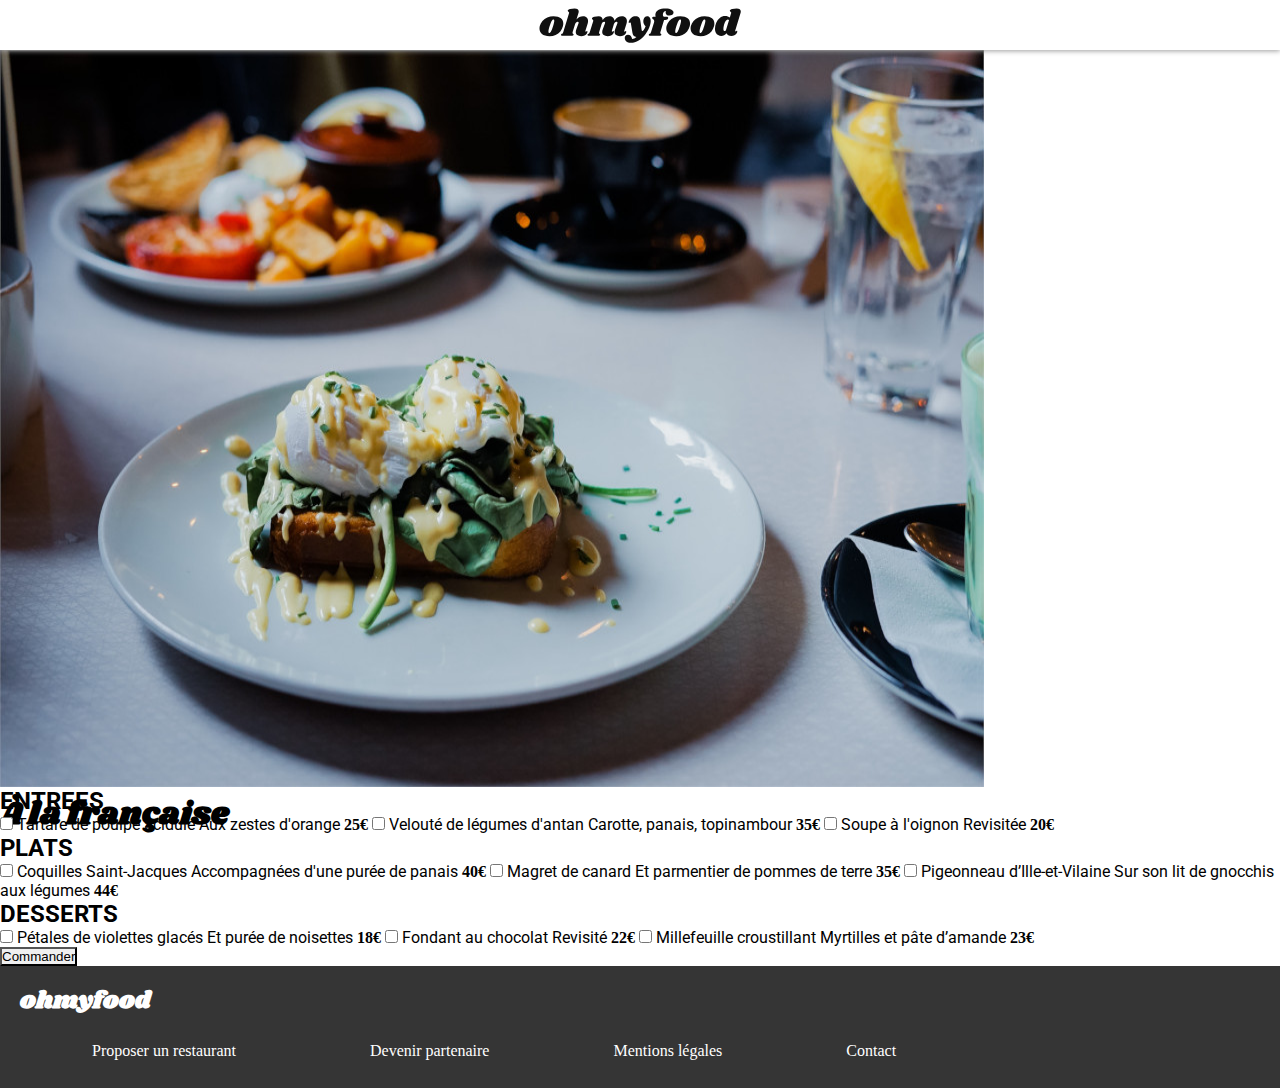
==== menus/a-la-francaise.html @ ca03a788 "ajout des pages de menus, il en reste encore une à faire" ====
<!DOCTYPE html>
<html lang="fr">
<head>
    <meta charset="UTF-8">
    <meta http-equiv="X-UA-Compatible" content="IE=edge">
    <meta name="viewport" content="width=device-width, initial-scale=1.0">
    <link rel="stylesheet" href="../css/default.css">
    <link rel="stylesheet" href="../css/tablet.css">
    <link rel="stylesheet" href="../css/tablet_desktop.css">
    <link rel="stylesheet" href="../css/desktop.css">
    <link rel="stylesheet" href="../css/mobile.css">
    <link rel="stylesheet" href="https://use.fontawesome.com/releases/v5.15.4/css/all.css" integrity="sha384-DyZ88mC6Up2uqS4h/KRgHuoeGwBcD4Ng9SiP4dIRy0EXTlnuz47vAwmeGwVChigm" crossorigin="anonymous">
    <title>a-la-francais</title>
</head>
<body>
    <header>
        <a href="../index.html">
            <i class="fas fa-arrow-left"></i>
        </a>
        <p><img src="../images/logo/ohmyfood@2x.svg" alt="logo ohmyfood"></p>
    </header>
    <section id="restaurant_picture">
        <figure>
            <picture>
                <source media="(max-width:767px)" srcset="../images/restaurants/small/toa-heftiba-DQKerTsQwi0-unsplash.jpg">
                <img src="../images/restaurants/medium/toa-heftiba-DQKerTsQwi0-unsplash.jpg" alt="la-palette-du-gout">
            </picture>
            <figcaption>
                <h1 class="logo">À la française</h1> 
                <div class="icon_container">
                    <i class="far fa-heart"></i>
                    <i class="fas fa-heart"></i>
                </div>
            </figcaption>
        </figure>
    </section>
    <section id="menus">
        <form action="#">
            <div class="entrees">
                <h2>ENTREES</h2>
                <input id="entree_1" type="checkbox" >
                <label for="entree_1" class="choice_btn">
                    <span class="btn_txt">
                        <span class="h3">Tartare de poulpe acidulé</span>
                        <span>
                            <span class="p">Aux zestes d'orange</span>
                            <strong>25€</strong>
                        </span>
                    </span>
                    <span class="checkbox">
                        <span class="checkmark"></span>
                    </span>
                </label>
                <input id="entree_2" type="checkbox">
                <label for="entree_2" class="choice_btn">
                    <span class="btn_txt">
                        <span class="h3">Velouté de légumes d'antan</span>
                        <span>
                            <span class="p">Carotte, panais, topinambour</span>
                            <strong>35€</strong>
                        </span>
                    </span>
                    <span class="checkbox">
                        <span class="checkmark"></span>
                    </span>
                </label>

                <input id="entree_3" type="checkbox">
                <label for="entree_3" class="choice_btn">
                    <span class="btn_txt">
                        <span class="h3">Soupe à l'oignon</span>
                        <span>
                            <span class="p">Revisitée</span>
                            <strong>20€</strong>
                        </span>
                    </span>
                    <span class="checkbox">
                        <span class="checkmark"></span>
                    </span>
                </label>
            </div>
            <div class="plats">
                <h2>PLATS</h2>
                <input id="plat_1" type="checkbox">
                <label for="plat_1" class="choice_btn">
                    <span class="btn_txt">
                        <span class="h3">Coquilles Saint-Jacques</span>
                        <span>
                            <span class="p">Accompagnées d'une purée de panais</span>
                            <strong>40€</strong>
                        </span>
                    </span>
                    <span class="checkbox">
                        <span class="checkmark"></span>
                    </span>
                </label>
                <input id="plat_2" type="checkbox">
                <label for="plat_2" class="choice_btn">
                    <span class="btn_txt">
                        <span class="h3">Magret de canard</span>
                        <span>
                            <span class="p">Et parmentier de pommes de terre</span>
                            <strong>35€</strong>
                        </span>
                    </span>
                    <span class="checkbox">
                        <span class="checkmark"></span>
                    </span>
                </label>
                <input id="plat_3" type="checkbox">
                <label for="plat_3" class="choice_btn">
                    <span class="btn_txt">
                        <span class="h3">Pigeonneau d’Ille-et-Vilaine</span>
                        <span>
                            <span class="p">Sur son lit de gnocchis aux légumes</span>
                            <strong>44€</strong>
                        </span>
                    </span>
                    <span class="checkbox">
                        <span class="checkmark"></span>
                    </span>
                </label>
            </div>
            <div class="desserts">
                <h2>DESSERTS</h2>
                <input id="dessert_1" type="checkbox">
                <label for="dessert_1" class="choice_btn">
                    <span class="btn_txt">
                        <span class="h3">Pétales de violettes glacés</span>
                        <span>
                            <span class="p">Et purée de noisettes</span>
                            <strong>18€</strong>
                        </span>
                    </span>
                    <span class="checkbox">
                        <span class="checkmark"></span>
                    </span>
                </label>
                <input id="dessert_2" type="checkbox">
                <label for="dessert_2" class="choice_btn">
                    <span class="btn_txt">
                        <span class="h3">Fondant au chocolat</span>
                        <span>
                            <span class="p">Revisité</span>
                            <strong>22€</strong>
                        </span>
                    </span>
                    <span class="checkbox">
                        <span class="checkmark"></span>
                    </span>
                </label>
                <input id="dessert_3" type="checkbox">
                <label for="dessert_3" class="choice_btn">
                    <span class="btn_txt">
                        <span class="h3">Millefeuille croustillant</span>
                        <span>
                            <span class="p">Myrtilles et pâte d’amande</span>
                            <strong>23€</strong>
                        </span>
                    </span>
                    <span class="checkbox">
                        <span class="checkmark"></span>
                    </span>
                </label>
            </div>
            <div class="submit">
                <input type="submit" value="Commander">
            </div>
        </form>
    </section>
    <footer>
        <h2 class="logo">ohmyfood</h2>
        <ul>
            <li><a href=""><i class="fas fa-utensils"></i>Proposer un restaurant</a></li>
            <li><a href=""><i class="fas fa-hands-helping"></i>Devenir partenaire</a></li>
            <li><a href="">Mentions légales</a></li>
            <li><a href="mailto:contact@ohmyfood.fr">Contact</a></li>
        </ul>
    </footer>
</body>
</html>
---- css/default.css ----
@import url("https://fonts.googleapis.com/css2?family=Roboto:wght@100&display=swap");
@import url("https://fonts.googleapis.com/css2?family=Shrikhand&display=swap");
h1, h2, h3, .h3, h4, h5, h6, p, .p {
  font-family: "Roboto", sans-serif;
}

title, .logo {
  font-family: "Shrikhand", cursive;
}

* {
  box-sizing: border-box;
  padding: 0;
  margin: 0;
}

div.card {
  flex-direction: column;
}

div.card {
  width: 100%;
  height: 270px;
  border-radius: 15px;
  box-shadow: 0px 3px 10px gray;
  overflow: hidden;
}

a {
  text-decoration: none;
  color: black;
}

li {
  list-style: none;
}

img {
  width: 100%;
  height: 100%;
}

div.card picture > img {
  object-fit: cover;
}

header, section, footer {
  width: 100%;
}

header, section, footer,
div.map, div.map_title, div.reservation,
ul.menu_fonctionnement, ul.menu_restaurant, div.card, div.card_txt {
  display: flex;
}

header {
  position: sticky;
  height: 50px;
  justify-content: center;
  box-shadow: 0px 1px 5px #9e9e9e;
}
header p {
  width: 50%;
}

/*++++++++++++++++++++++++++++++++ cards design basis */
div.card a {
  height: 70%;
}
div.card a picture {
  height: 100%;
}
div.card div.card_txt {
  padding: 15px;
  height: 30%;
  justify-content: space-between;
}

/*++++++++++++++++++++++++++ design et animation icone HEART */
div.icon_container {
  overflow: hidden;
  position: relative;
  /*transform: scale(0.15);
  width: 125%;
  height: 220px;*/
  width: 30px;
  height: 30px;
}
div.icon_container i:nth-child(1) {
  font-size: 22px;
  position: absolute;
  z-index: 1;
  top: -1px;
}
div.icon_container i:nth-child(2) {
  font-size: 20px;
  background: linear-gradient(350deg, black 0%, #9356DC 0%, #FF79DA 100%);
  -webkit-background-clip: text;
  -webkit-text-fill-color: transparent;
  transition: 2s ease;
}
div.icon_container i:nth-child(2)::after {
  position: absolute;
  top: 0;
  left: 0;
  content: "\f004";
  background: white;
  -webkit-background-clip: text;
  -webkit-text-fill-color: transparent;
  opacity: 1;
  height: 90%;
  transition: opacity 2s ease-in, height 0.8s ease-in;
}

div.icon_container:hover i:nth-child(2)::after {
  opacity: 0;
  height: 1%;
}

/*+++++++++++++++++++++++++++++++ Button gradient animpation */
div.submit > input[type=submit],
div.reservation > button {
  transition: 0.5s;
  background-size: 600px 600px;
}
div.submit > input[type=submit]:hover,
div.reservation > button:hover {
  cursor: pointer;
  background-position: left center;
  box-shadow: 0px 8px 15px gray;
}

/*# sourceMappingURL=default.css.map */
---- css/tablet.css ----
@media screen and (min-width: 601px) and (max-width: 991px) {
  @import url("https://fonts.googleapis.com/css2?family=Roboto:wght@100&display=swap");
  @import url("https://fonts.googleapis.com/css2?family=Shrikhand&display=swap");
  h1, h2, h3, .h3, h4, h5, h6, p, .p {
    font-family: "Roboto", sans-serif;
  }

  title, .logo {
    font-family: "Shrikhand", cursive;
  }

  * {
    box-sizing: border-box;
    padding: 0;
    margin: 0;
  }

  section#decouverte div.map .map_title {
    justify-content: center;
  }

  footer, section#restaurant, section#fonctionnement, section#decouverte div.reservation, section#decouverte div.map, div.card {
    flex-direction: column;
  }

  section#menus form div.submit input[type=submit], section#decouverte div.reservation button {
    background-image: linear-gradient(355deg, #020024 0%, #9356dc 50%, #ff79da 100%);
  }

  section#menus form div.submit input[type=submit], section#decouverte div.reservation button {
    width: fit-content;
    padding: 20px;
    border-radius: 50px/50px;
    border: none;
    color: white;
    box-shadow: 0 5px 10px #c4c4c4;
  }

  section#fonctionnement div {
    background-color: #f6f6f6;
    width: 80%;
    padding: 22px;
    border-radius: 25px;
    box-shadow: 0px 3px 10px gray;
  }

  section#fonctionnement div span {
    border-radius: 100%/100%;
  }

  div.card {
    width: 100%;
    height: 270px;
    border-radius: 15px;
    box-shadow: 0px 3px 10px gray;
    overflow: hidden;
  }

  a {
    text-decoration: none;
    color: black;
  }

  li {
    list-style: none;
  }

  img {
    width: 100%;
    height: 100%;
  }

  div.card picture > img,
picture > img {
    object-fit: cover;
  }

  header, section, footer {
    width: 100%;
  }

  header, section, footer,
div.map, div.map_title, div.reservation,
ul.menu_fonctionnement, ul.menu_restaurant, div.card, div.card_txt {
    display: flex;
  }

  /*+++++++++++++++++++++++++++++++++++ HEADER */
  header {
    position: sticky;
    height: 50px;
    justify-content: center;
    box-shadow: 0px 1px 5px #9e9e9e;
  }
  header a {
    width: fit-content;
    position: absolute;
    left: 10px;
    align-self: center;
  }
  header p {
    width: 50%;
  }

  /*++++++++++++++++++++++++++++++++ cards design basis */
  div.card a {
    height: 70%;
  }
  div.card a picture {
    height: 100%;
  }
  div.card div.card_txt {
    padding: 15px;
    height: 30%;
    justify-content: space-between;
  }

  /*++++++++++++++++++++++++++ design et animation icone HEART */
  div.icon_container {
    overflow: hidden;
    position: relative;
    /*transform: scale(0.15);
    width: 125%;
    height: 220px;*/
    width: 30px;
    height: 30px;
  }
  div.icon_container i:nth-child(1) {
    font-size: 22px;
    position: absolute;
    z-index: 1;
    top: -1px;
  }
  div.icon_container i:nth-child(2) {
    font-size: 20px;
    background: linear-gradient(350deg, black 0%, #9356DC 0%, #FF79DA 100%);
    -webkit-background-clip: text;
    -webkit-text-fill-color: transparent;
    transition: 2s ease;
  }
  div.icon_container i:nth-child(2)::after {
    position: absolute;
    top: 0;
    left: 0;
    content: "\f004";
    background: white;
    -webkit-background-clip: text;
    -webkit-text-fill-color: transparent;
    opacity: 1;
    height: 90%;
    transition: opacity 2s ease-in, height 0.8s ease-in;
  }

  div.icon_container:hover i:nth-child(2)::after {
    opacity: 0;
    height: 1%;
  }

  /*+++++++++++++++++++++++++++++++ Button gradient animpation */
  div.submit > input[type=submit],
div.reservation > button {
    transition: 0.5s;
    background-size: 600px 600px;
  }
  div.submit > input[type=submit]:hover,
div.reservation > button:hover {
    cursor: pointer;
    background-position: left center;
    box-shadow: 0px 8px 15px gray;
  }

  /*+++++++++++++++++++++++++++++++++++ HOME section DECOUVERTE*/
  section#decouverte div.map .map_title {
    height: 40px;
    padding: 15px 0 15px 0;
    background-color: #eaeaea;
  }
  section#decouverte div.map .map_title i {
    margin-right: 15px;
  }
  section#decouverte div.reservation {
    background-color: #f6f6f6;
    height: 250px;
    justify-content: space-between;
    align-items: center;
    text-align: center;
    padding: 30px;
  }
  /*+++++++++++++++++++++++++++++++++++ PAGES des MENUS */
  section#restaurant_picture figure {
    position: relative;
    width: 100%;
  }
  section#restaurant_picture figure figcaption {
    display: flex;
    justify-content: center;
    align-items: baseline;
    position: absolute;
    bottom: 0;
    padding-top: 15px;
    width: 100%;
    border-radius: 25px 25px 0px 0px;
    background-color: #f6f6f6;
  }
  section#restaurant_picture figure figcaption h1 {
    margin-right: 20px;
  }

  :root {
    min-width: 601px;
    max-width: 991px;
    width: 100% auto;
  }

  header {
    align-items: center;
  }
  header > p {
    height: 35px;
  }

  section#fonctionnement {
    height: 300px;
    padding-top: 50px;
    padding-bottom: 40px;
    justify-content: space-around;
  }
  section#fonctionnement h1 {
    margin-left: 15px;
    margin-bottom: 10px;
    width: 100%;
  }
  section#fonctionnement ul.menu_fonctionnement {
    justify-content: space-around;
  }
  section#fonctionnement div {
    display: flex;
    align-items: baseline;
    margin: auto;
    font-weight: bold;
    font-size: 91%;
  }
  section#fonctionnement div span {
    margin-left: -35px;
    margin-right: 20px;
    color: white;
    padding: 7px;
    background-color: #9356DC;
  }
  section#fonctionnement div i {
    font-size: 120%;
    margin-right: 20px;
    color: gray;
  }
  section#fonctionnement div:hover {
    background-color: rgba(147, 86, 220, 0.2);
  }
  section#fonctionnement div:hover i {
    color: #9356DC;
  }

  section#restaurant {
    justify-content: space-around;
    flex-wrap: wrap;
    height: 900px;
    background-color: #f6f6f6;
    padding-top: 50px;
    padding-bottom: 50px;
  }
  section#restaurant h1 {
    align-self: flex-start;
    margin-left: 20px;
    padding-bottom: 15px;
  }
  section#restaurant ul.menu_restaurant {
    height: 700px;
    flex-wrap: wrap;
    justify-content: space-around;
    align-content: space-around;
  }
  section#restaurant ul.menu_restaurant li {
    width: 45%;
  }

  /*+++++++++++++++++++++++++++++++++++ PAGES des MENUS */
  section#restaurant_picture figure {
    height: 400px;
  }

  /*++++++++++++++++++++++++++++++++ Design section des MENUS */
  section#menus {
    background-color: #f6f6f6;
    /*+++++++++++++++++++++++ definition du bouton label */
    /*+++++++++++++++++++++++++++++++++++ fonctionnement du input */
  }
  section#menus form {
    display: flex;
    flex-flow: row wrap;
    width: 100%;
  }
  section#menus form h2 {
    position: relative;
    width: fit-content;
    margin-left: 5%;
    font-size: small;
  }
  section#menus form h2:after {
    position: absolute;
    content: "";
    border-bottom: 2px solid #99E2D0;
    width: 100%;
    /* change for tablet */
    left: 0;
    bottom: -5px;
  }
  section#menus form > div {
    display: flex;
    flex-direction: column;
    align-items: center;
    justify-content: space-around;
  }
  section#menus form div.plats, section#menus form div.entrees, section#menus form div.desserts {
    height: 300px;
    width: 50%;
    margin-top: 20px;
    margin-bottom: 20px;
  }
  section#menus form div.entrees, section#menus form h2:nth-child(1) {
    animation: slideInLeft 1s ease-in 0s;
  }
  section#menus form div.plats, section#menus form h2:nth-child(3) {
    animation: slideInLeft 1.5s ease-in 0s;
  }
  section#menus form div.desserts, section#menus form h2:nth-child(5) {
    animation: slideInLeft 2s ease-in 0s;
  }
  section#menus form div.submit {
    height: 100px;
    width: inherit;
  }
  section#menus form div.submit input[type=submit] {
    width: 50%;
    font-weight: bold;
    font-size: 105%;
  }
  section#menus .choice_btn {
    display: flex;
    justify-content: space-between;
    background-color: white;
    border-radius: 15px;
    cursor: pointer;
    overflow: hidden;
    width: 90%;
    box-shadow: 0px 0px 5px gray;
  }
  section#menus .choice_btn .btn_txt {
    padding: 15px;
    width: 100%;
    transition: width 0.5s ease-in;
  }
  section#menus .choice_btn .btn_txt > span:nth-child(2) {
    display: flex;
    justify-content: space-between;
    align-items: baseline;
    white-space: nowrap;
  }
  section#menus .choice_btn .btn_txt .p, section#menus .choice_btn .btn_txt .h3 {
    white-space: nowrap;
    overflow: hidden;
  }
  section#menus .choice_btn .btn_txt .h3 {
    font-size: 105%;
    font-weight: bold;
  }
  section#menus .choice_btn .btn_txt .p {
    font-size: 85%;
  }
  section#menus .choice_btn .checkbox {
    position: relative;
    left: 60px;
    display: flex;
    justify-content: center;
    align-items: center;
    width: 0%;
    background-color: #99E2D0;
    transition: left 0.3s ease-in, width 0.5s ease-in;
    /*++++++++++++++++++++++++ desing et comportement de la virgule de validation */
  }
  section#menus .choice_btn .checkbox span.checkmark {
    border-radius: 20px;
    width: 25px;
    height: 25px;
    transform: rotate(360deg);
    background-color: white;
    transition: transform 0.8s ease-out;
  }
  section#menus .choice_btn .checkbox span.checkmark::after {
    content: "";
    position: absolute;
    margin-left: 25.7%;
    margin-top: 5.5%;
    width: 8px;
    height: 13px;
    border: solid #99E2D0;
    border-width: 0 2px 2px 0;
    transform: rotate(45deg);
    opacity: 0;
    transition: opacity 2s ease;
  }
  section#menus input[type=checkbox] {
    display: none;
  }
  section#menus input[type=checkbox]:checked + label .btn_txt {
    width: 85%;
  }
  section#menus input[type=checkbox]:checked + label .btn_txt .p, section#menus input[type=checkbox]:checked + label .btn_txt .h3 {
    text-overflow: ellipsis;
  }
  section#menus input[type=checkbox]:checked + label span.checkmark {
    transform: rotate(0deg);
  }
  section#menus input[type=checkbox]:checked + label span.checkmark:after {
    opacity: 1;
  }
  section#menus input[type=checkbox]:checked + label .checkbox {
    left: 0px;
    width: 15%;
  }

  footer {
    background-color: #353535;
    padding: 20px;
  }
  footer h2, footer a {
    color: white;
    line-height: 30px;
  }
  footer h2 {
    margin-bottom: 20px;
  }
  footer ul {
    display: flex;
    justify-content: flex-start;
  }
  footer ul i {
    margin-right: 10px;
  }
  footer ul li {
    margin-right: 8%;
  }
  footer ul li:nth-child(1) i {
    font-size: 90%;
  }
  footer ul li:nth-child(2) i {
    font-size: 60%;
  }
}

/*# sourceMappingURL=tablet.css.map */
---- css/tablet_desktop.css ----
@media screen and (min-width: 601px) {
  section#decouverte {
    padding-bottom: 4px;
    background-color: #eaeaea;
    box-shadow: 0px 3px 3px #9e9e9e;
  }
  section#decouverte div.map {
    height: 250px;
  }
  section#decouverte > div {
    flex: 50%;
  }
  section#decouverte p.openstreetmap {
    height: 210px;
  }
  section#decouverte p.openstreetmap img {
    object-fit: cover;
  }
}

/*# sourceMappingURL=tablet_desktop.css.map */
---- css/desktop.css ----
@media screen and (min-width: 992px) {
  @import url("https://fonts.googleapis.com/css2?family=Roboto:wght@100&display=swap");
  @import url("https://fonts.googleapis.com/css2?family=Shrikhand&display=swap");
  title, .logo {
    font-family: "Shrikhand", cursive;
  }

  h1, h2, h3, h4, h5, h6, p {
    font-family: "Roboto", sans-serif;
  }

  * {
    box-sizing: border-box;
    padding: 0;
    margin: 0;
  }

  section#decouverte div.map span.map_title {
    justify-content: center;
  }

  footer, section#restaurant div.card, section#restaurant, section#fonctionnement, section#decouverte div.reservation, section#decouverte div.map {
    flex-direction: column;
  }

  section#decouverte div.reservation button {
    background: linear-gradient(355deg, #020024 0%, #9356dc 0%, #ff79da 100%);
  }

  section#decouverte div.reservation button {
    width: fit-content;
    padding: 20px;
    border-radius: 50px/50px;
    border: none;
    color: white;
    box-shadow: 0 5px 10px #c4c4c4;
  }

  section#fonctionnement div {
    background-color: #f6f6f6;
    width: 80%;
    padding: 22px;
    border-radius: 25px;
    box-shadow: 0px 3px 10px gray;
  }

  section#fonctionnement div span {
    border-radius: 100%/100%;
  }

  section#restaurant div.card {
    width: 100%;
    height: 270px;
    border-radius: 15px;
    box-shadow: 0px 3px 10px gray;
    overflow: hidden;
  }

  a {
    text-decoration: none;
    color: black;
  }

  li {
    list-style: none;
  }

  img {
    width: 100%;
    height: 100%;
  }

  div.card > picture > img {
    object-fit: cover;
  }

  header, section, footer {
    width: 100%;
  }

  header, section, footer,
div.map, span.map_title, div.reservation,
ul.menu_fonctionnement, ul.menu_restaurant, div.card, div.card_txt {
    display: flex;
  }

  header {
    position: sticky;
    height: 50px;
    justify-content: center;
    box-shadow: 0px 1px 5px #9e9e9e;
  }
  header p {
    width: 50%;
  }

  div.icon_container {
    overflow: hidden;
    position: relative;
    /*transform: scale(0.15);
    width: 125%;
    height: 220px;*/
    width: 30px;
    height: 30px;
  }
  div.icon_container i:nth-child(1) {
    font-size: 22px;
    position: absolute;
    z-index: 1;
    top: -1px;
  }
  div.icon_container i:nth-child(2) {
    font-size: 20px;
    background: linear-gradient(350deg, black 0%, #9356DC 0%, #FF79DA 100%);
    -webkit-background-clip: text;
    -webkit-text-fill-color: transparent;
    transition: 2s ease;
  }
  div.icon_container i:nth-child(2)::after {
    position: absolute;
    top: 0;
    left: 0;
    content: "\f004";
    background: white;
    -webkit-background-clip: text;
    -webkit-text-fill-color: transparent;
    opacity: 1;
    height: 90%;
    transition: opacity 2s ease-in, height 0.8s ease-in;
  }

  div.icon_container:hover i:nth-child(2)::after {
    opacity: 0;
    height: 1%;
  }

  :root {
    max-width: 1600px;
    width: 100% auto;
  }

  header {
    align-items: center;
  }
  header > p {
    height: 35px;
  }

  section#decouverte {
    padding-bottom: 4px;
    background-color: #eaeaea;
    box-shadow: 0px 3px 3px #9e9e9e;
  }
  section#decouverte > div {
    flex: 50%;
  }
  section#decouverte div.map {
    height: 250px;
  }
  section#decouverte div.map span.map_title {
    height: 40px;
    padding: 15px 0 15px 0;
    background-color: #eaeaea;
  }
  section#decouverte div.map span.map_title i {
    margin-right: 15px;
  }
  section#decouverte div.map p.openstreetmap {
    height: 210px;
  }
  section#decouverte div.map p.openstreetmap img {
    object-fit: cover;
  }
  section#decouverte div.reservation {
    background-color: #f6f6f6;
    height: 250px;
    justify-content: space-between;
    align-items: center;
    text-align: center;
    padding: 30px;
  }
  section#fonctionnement {
    height: 300px;
    padding-top: 50px;
    padding-bottom: 40px;
    justify-content: space-around;
  }
  section#fonctionnement h1 {
    margin-left: 15px;
    margin-bottom: 10px;
    width: 100%;
  }
  section#fonctionnement ul.menu_fonctionnement {
    justify-content: space-around;
  }
  section#fonctionnement ul.menu_fonctionnement li {
    width: 30%;
  }
  section#fonctionnement div {
    display: flex;
    align-items: baseline;
    margin: auto;
    font-weight: bold;
    font-size: 91%;
  }
  section#fonctionnement div span {
    margin-left: -35px;
    margin-right: 20px;
    color: white;
    padding: 7px;
    background-color: #9356DC;
  }
  section#fonctionnement div i {
    font-size: 120%;
    margin-right: 20px;
    color: gray;
  }
  section#fonctionnement div:hover {
    background-color: rgba(147, 86, 220, 0.2);
  }
  section#fonctionnement div:hover i {
    color: #9356DC;
  }

  section#restaurant {
    justify-content: space-around;
    flex-wrap: wrap;
    height: 500px;
    background-color: #f6f6f6;
    padding-top: 30px;
    padding-bottom: 30px;
  }
  section#restaurant h1 {
    align-self: flex-start;
    margin-left: 20px;
    padding-bottom: 15px;
  }
  section#restaurant ul.menu_restaurant {
    height: 300px;
    flex-wrap: nowrap;
    justify-content: space-around;
  }
  section#restaurant ul.menu_restaurant li {
    width: 20%;
  }
  section#restaurant div.card {
    width: 100%;
  }
  section#restaurant div.card picture {
    height: 70%;
  }
  section#restaurant div.card div.card_txt {
    padding: 15px;
    height: 30%;
    justify-content: space-between;
  }

  footer {
    background-color: #353535;
    padding: 20px;
  }
  footer h2, footer a {
    color: white;
    line-height: 30px;
  }
  footer h2 {
    margin-bottom: 20px;
  }
  footer ul {
    display: flex;
    justify-content: flex-start;
  }
  footer ul i {
    margin-right: 10px;
  }
  footer ul li {
    margin-right: 10%;
  }
  footer ul li:nth-child(1) {
    margin-left: 5%;
  }
  footer ul li:nth-child(1) i {
    font-size: 90%;
  }
  footer ul li:nth-child(2) i {
    font-size: 60%;
  }
}

/*# sourceMappingURL=desktop.css.map */
---- css/mobile.css ----
@media screen and (min-width: 200px) and (max-width: 600px) {
  @import url("https://fonts.googleapis.com/css2?family=Roboto:wght@100&display=swap");
  @import url("https://fonts.googleapis.com/css2?family=Shrikhand&display=swap");
  h1, h2, h3, .h3, h4, h5, h6, p, .p {
    font-family: "Roboto", sans-serif;
  }

  title, .logo {
    font-family: "Shrikhand", cursive;
  }

  * {
    box-sizing: border-box;
    padding: 0;
    margin: 0;
  }

  section#decouverte div.map .map_title {
    justify-content: center;
  }

  section#restaurant ul.menu_restaurant, section#fonctionnement ul.menu_fonctionnement, section#fonctionnement, section#decouverte div.reservation, section#decouverte div.map, section#decouverte, div.card {
    flex-direction: column;
  }

  section#restaurant {
    flex-direction: column;
    align-items: center;
  }

  section#menus form div.submit input[type=submit], section#decouverte div.reservation button {
    background-image: linear-gradient(355deg, #020024 0%, #9356dc 50%, #ff79da 100%);
  }

  section#menus form div.submit input[type=submit], section#decouverte div.reservation button {
    width: fit-content;
    padding: 20px;
    border-radius: 50px/50px;
    border: none;
    color: white;
    box-shadow: 0 5px 10px #c4c4c4;
  }

  section#fonctionnement div {
    background-color: #f6f6f6;
    width: 80%;
    padding: 22px;
    border-radius: 25px;
    box-shadow: 0px 3px 10px gray;
  }

  section#fonctionnement div span {
    border-radius: 100%/100%;
  }

  div.card {
    width: 100%;
    height: 270px;
    border-radius: 15px;
    box-shadow: 0px 3px 10px gray;
    overflow: hidden;
  }

  a {
    text-decoration: none;
    color: black;
  }

  li {
    list-style: none;
  }

  img {
    width: 100%;
    height: 100%;
  }

  div.card picture > img {
    object-fit: cover;
  }

  header, section, footer {
    width: 100%;
  }

  header, section, footer,
div.map, div.map_title, div.reservation,
ul.menu_fonctionnement, ul.menu_restaurant, div.card, div.card_txt {
    display: flex;
  }

  header {
    position: sticky;
    height: 50px;
    justify-content: center;
    box-shadow: 0px 1px 5px #9e9e9e;
  }
  header p {
    width: 50%;
  }

  /*++++++++++++++++++++++++++++++++ cards design basis */
  div.card a {
    height: 70%;
  }
  div.card a picture {
    height: 100%;
  }
  div.card div.card_txt {
    padding: 15px;
    height: 30%;
    justify-content: space-between;
  }

  /*++++++++++++++++++++++++++ design et animation icone HEART */
  div.icon_container {
    overflow: hidden;
    position: relative;
    /*transform: scale(0.15);
    width: 125%;
    height: 220px;*/
    width: 30px;
    height: 30px;
  }
  div.icon_container i:nth-child(1) {
    font-size: 22px;
    position: absolute;
    z-index: 1;
    top: -1px;
  }
  div.icon_container i:nth-child(2) {
    font-size: 20px;
    background: linear-gradient(350deg, black 0%, #9356DC 0%, #FF79DA 100%);
    -webkit-background-clip: text;
    -webkit-text-fill-color: transparent;
    transition: 2s ease;
  }
  div.icon_container i:nth-child(2)::after {
    position: absolute;
    top: 0;
    left: 0;
    content: "\f004";
    background: white;
    -webkit-background-clip: text;
    -webkit-text-fill-color: transparent;
    opacity: 1;
    height: 90%;
    transition: opacity 2s ease-in, height 0.8s ease-in;
  }

  div.icon_container:hover i:nth-child(2)::after {
    opacity: 0;
    height: 1%;
  }

  /*+++++++++++++++++++++++++++++++ Button gradient animpation */
  div.submit > input[type=submit],
div.reservation > button {
    transition: 0.5s;
    background-size: 600px 600px;
  }
  div.submit > input[type=submit]:hover,
div.reservation > button:hover {
    cursor: pointer;
    background-position: left center;
    box-shadow: 0px 8px 15px gray;
  }

  :root {
    min-width: 200px;
    max-width: 600px;
    width: 100%;
  }

  /*+++++++++++++++++++++++++++++++++++ HEADER */
  header a {
    width: fit-content;
    position: absolute;
    left: 10px;
    align-self: center;
  }

  /*+++++++++++++++++++++++++++++++++++ HOME */
  section#decouverte div.map .map_title {
    height: 40px;
    padding: 15px 0 15px 0;
    background-color: #eaeaea;
  }
  section#decouverte div.map .map_title i {
    margin-right: 15px;
  }
  section#decouverte div.map p.openstreetmap {
    display: none;
  }
  section#decouverte div.reservation {
    background-color: #f6f6f6;
    height: 250px;
    justify-content: space-between;
    align-items: center;
    text-align: center;
    padding: 30px;
  }
  /*+++++++++++++++++++++++ FONCTIONNEMENT (Choisissez, Composez, Degustez) */
  section#fonctionnement {
    height: 500px;
    padding-top: 50px;
    padding-bottom: 40px;
  }
  section#fonctionnement h1 {
    margin-left: 15px;
    margin-bottom: 10px;
  }
  section#fonctionnement ul.menu_fonctionnement {
    justify-content: space-around;
    height: inherit;
  }
  section#fonctionnement ul.menu_fonctionnement li {
    height: fit-content;
  }
  section#fonctionnement div {
    display: flex;
    align-items: baseline;
    margin: auto;
    font-weight: bold;
    font-size: 91%;
  }
  section#fonctionnement div span {
    margin-left: -35px;
    margin-right: 20px;
    color: white;
    padding: 7px;
    background-color: #9356DC;
  }
  section#fonctionnement div i {
    font-size: 120%;
    margin-right: 20px;
    color: gray;
  }
  section#fonctionnement div:hover {
    background-color: rgba(147, 86, 220, 0.2);
  }
  section#fonctionnement div:hover i {
    color: #9356DC;
  }

  /*+++++++++++++++++++++++++++++++++ restaurant cards section */
  section#restaurant {
    justify-content: space-around;
    height: 1350px;
    background-color: #f6f6f6;
    padding-top: 50px;
    padding-bottom: 50px;
  }
  section#restaurant h1 {
    align-self: flex-start;
    margin-left: 20px;
    padding-bottom: 15px;
  }
  section#restaurant ul.menu_restaurant {
    width: 90%;
    height: 1200px;
    justify-content: space-around;
  }
  section#restaurant ul.menu_restaurant li {
    width: 100%;
  }

  /*+++++++++++++++++++++++++++++++++++ PAGES des MENUS */
  section#restaurant_picture figure {
    position: relative;
  }
  section#restaurant_picture figure figcaption {
    display: flex;
    justify-content: center;
    align-items: baseline;
    position: absolute;
    bottom: 0;
    padding-top: 15px;
    width: 100%;
    border-radius: 25px 25px 0px 0px;
    background-color: #f6f6f6;
  }
  section#restaurant_picture figure figcaption h1 {
    margin-right: 20px;
  }

  /*+++++++++++++++++++++++++++++++++++ Animation des plats : Pages des MENUS */
  @keyframes slideInLeft {
    0% {
      transform: translateX(-100%);
      opacity: 0;
    }
    100% {
      transform: translateX(0);
      opacity: 1;
    }
  }
  /*++++++++++++++++++++++++++++++++ Design section des MENUS */
  section#menus {
    background-color: #f6f6f6;
    /*+++++++++++++++++++++++ definition du bouton label */
    /*+++++++++++++++++++++++++++++++++++ fonctionnement du input */
  }
  section#menus form {
    width: 100%;
  }
  section#menus form h2 {
    position: relative;
    width: fit-content;
    margin-left: 5%;
    font-size: small;
  }
  section#menus form h2:after {
    position: absolute;
    content: "";
    border-bottom: 2px solid #99E2D0;
    width: 28px;
    left: 0;
    bottom: -5px;
  }
  section#menus form > div {
    display: flex;
    flex-direction: column;
    align-items: center;
    justify-content: space-around;
  }
  section#menus form div.plats, section#menus form div.entrees, section#menus form div.desserts {
    height: 300px;
  }
  section#menus form div.entrees, section#menus form h2:nth-child(1) {
    animation: slideInLeft 1s ease-in 0s;
  }
  section#menus form div.plats, section#menus form h2:nth-child(3) {
    animation: slideInLeft 1.5s ease-in 0s;
  }
  section#menus form div.desserts, section#menus form h2:nth-child(5) {
    animation: slideInLeft 2s ease-in 0s;
  }
  section#menus form div.submit {
    height: 100px;
  }
  section#menus form div.submit input[type=submit] {
    width: 50%;
    font-weight: bold;
    font-size: 105%;
  }
  section#menus .choice_btn {
    display: flex;
    justify-content: space-between;
    background-color: white;
    border-radius: 15px;
    cursor: pointer;
    overflow: hidden;
    width: 90%;
    box-shadow: 0px 0px 5px gray;
  }
  section#menus .choice_btn .btn_txt {
    padding: 15px;
    width: 100%;
    transition: width 0.5s ease-in;
  }
  section#menus .choice_btn .btn_txt > span:nth-child(2) {
    display: flex;
    justify-content: space-between;
    align-items: baseline;
    white-space: nowrap;
  }
  section#menus .choice_btn .btn_txt .p, section#menus .choice_btn .btn_txt .h3 {
    white-space: nowrap;
    overflow: hidden;
  }
  section#menus .choice_btn .btn_txt .h3 {
    font-size: 105%;
    font-weight: bold;
  }
  section#menus .choice_btn .btn_txt .p {
    font-size: 85%;
  }
  section#menus .choice_btn .checkbox {
    position: relative;
    left: 60px;
    display: flex;
    justify-content: center;
    align-items: center;
    width: 0%;
    background-color: #99E2D0;
    transition: left 0.3s ease-in, width 0.5s ease-in;
    /*++++++++++++++++++++++++ desing et comportement de la virgule de validation */
  }
  section#menus .choice_btn .checkbox span.checkmark {
    border-radius: 20px;
    width: 25px;
    height: 25px;
    transform: rotate(360deg);
    background-color: white;
    transition: transform 0.8s ease-out;
  }
  section#menus .choice_btn .checkbox span.checkmark::after {
    content: "";
    position: absolute;
    margin-left: 25.7%;
    margin-top: 5.5%;
    width: 8px;
    height: 13px;
    border: solid #99E2D0;
    border-width: 0 2px 2px 0;
    transform: rotate(45deg);
    opacity: 0;
    transition: opacity 2s ease;
  }
  section#menus input[type=checkbox] {
    display: none;
  }
  section#menus input[type=checkbox]:checked + label .btn_txt {
    width: 85%;
  }
  section#menus input[type=checkbox]:checked + label .btn_txt .p, section#menus input[type=checkbox]:checked + label .btn_txt .h3 {
    text-overflow: ellipsis;
  }
  section#menus input[type=checkbox]:checked + label span.checkmark {
    transform: rotate(0deg);
  }
  section#menus input[type=checkbox]:checked + label span.checkmark:after {
    opacity: 1;
  }
  section#menus input[type=checkbox]:checked + label .checkbox {
    left: 0px;
    width: 15%;
  }

  /*+++++++++++++++++++++++++++++++++++ FOOTER */
  footer {
    flex-direction: column;
    background-color: #353535;
    padding: 20px;
  }
  footer h2, footer a {
    color: white;
    line-height: 30px;
  }
  footer h2 {
    margin-bottom: 20px;
  }
  footer i {
    margin-right: 10px;
  }
  footer li:nth-child(1) i {
    font-size: 90%;
  }
  footer li:nth-child(2) i {
    font-size: 60%;
  }
}

/*# sourceMappingURL=mobile.css.map */
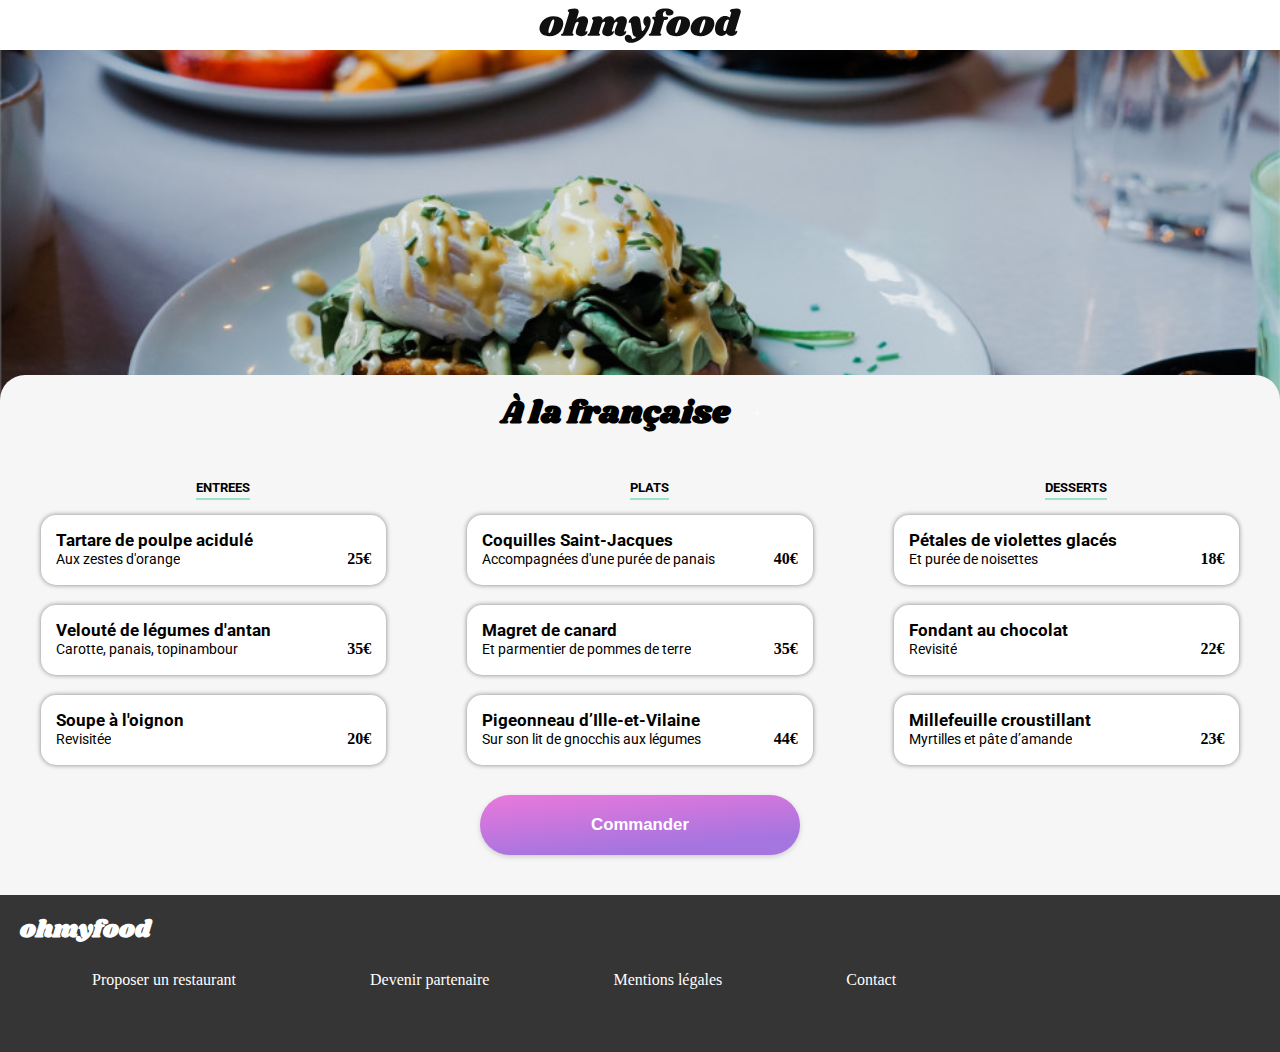
==== commit 231b786d: "refactoring des icones hearts + boutons section#fonctionnement > page accueil" ====
--- a/menus/a-la-francaise.html
+++ b/menus/a-la-francaise.html
@@ -9,6 +9,7 @@
     <link rel="stylesheet" href="../css/tablet_desktop.css">
     <link rel="stylesheet" href="../css/desktop.css">
     <link rel="stylesheet" href="../css/mobile.css">
+    <link rel="stylesheet" href="../css/animations.css">
     <link rel="stylesheet" href="https://use.fontawesome.com/releases/v5.15.4/css/all.css" integrity="sha384-DyZ88mC6Up2uqS4h/KRgHuoeGwBcD4Ng9SiP4dIRy0EXTlnuz47vAwmeGwVChigm" crossorigin="anonymous">
     <title>a-la-francais</title>
 </head>
@@ -28,8 +29,11 @@
             <figcaption>
                 <h1 class="logo">À la française</h1> 
                 <div class="icon_container">
-                    <i class="far fa-heart"></i>
-                    <i class="fas fa-heart"></i>
+                    <input type="checkbox" name="heart1" id="heart1" class="heart">
+                    <label for="heart1">
+                        <i class="far fa-heart"></i>
+                        <i class="fas fa-heart"></i>
+                    </label>
                 </div>
             </figcaption>
         </figure>
--- a/css/default.css
+++ b/css/default.css
@@ -14,8 +14,46 @@
   margin: 0;
 }
 
-div.card {
+section#decouverte div.map .map_title {
+  justify-content: center;
+}
+
+section#decouverte div.reservation, section#decouverte div.map, div.card {
   flex-direction: column;
+}
+
+section#decouverte div.reservation button {
+  background-image: linear-gradient(355deg, rgba(147, 86, 220, 0.8) 20%, #ff79da 100%, rgba(252, 174, 229, 0.5) 0%);
+}
+
+section#decouverte div.reservation button {
+  width: fit-content;
+  padding: 20px;
+  border-radius: 50px/50px;
+  border: none;
+  color: white;
+}
+
+ul.menu_fonctionnement div.btn-fc {
+  /*bouttons section fonctionnement -> page accueil */
+  background-color: #f6f6f6;
+  width: 80%;
+  padding: 22px;
+  border-radius: 25px;
+}
+
+ul.menu_fonctionnement div.btn-fc, section#decouverte div.reservation button, div.card a picture.nouveau:after {
+  /* boutons box shadow */
+  box-shadow: 0px 2px 5px rgba(150, 150, 150, 0.4);
+}
+
+ul.menu_fonctionnement div.btn-fc:hover {
+  /* boutons box shadow : hover */
+  box-shadow: 0px 3px 8px rgba(150, 150, 150, 0.5);
+}
+
+ul.menu_fonctionnement div.btn-fc span {
+  border-radius: 100%/100%;
 }
 
 div.card {
@@ -40,7 +78,8 @@
   height: 100%;
 }
 
-div.card picture > img {
+div.card picture > img,
+picture > img {
   object-fit: cover;
 }
 
@@ -54,22 +93,44 @@
   display: flex;
 }
 
+/*+++++++++++++++++++++++++++++++++++ HEADER */
 header {
   position: sticky;
   height: 50px;
   justify-content: center;
   box-shadow: 0px 1px 5px #9e9e9e;
 }
+header a {
+  width: fit-content;
+  position: absolute;
+  left: 10px;
+  align-self: center;
+}
 header p {
   width: 50%;
 }
 
 /*++++++++++++++++++++++++++++++++ cards design basis */
+div.card {
+  position: relative;
+}
 div.card a {
   height: 70%;
 }
 div.card a picture {
   height: 100%;
+}
+div.card a picture.nouveau:after {
+  content: "Nouveau";
+  position: absolute;
+  border-radius: 2px;
+  padding: 7px 10px 7px 10px;
+  top: 5%;
+  left: 68%;
+  height: 15px;
+  background-color: #99E2D0;
+  color: green;
+  font-weight: bold;
 }
 div.card div.card_txt {
   padding: 15px;
@@ -77,58 +138,190 @@
   justify-content: space-between;
 }
 
-/*++++++++++++++++++++++++++ design et animation icone HEART */
-div.icon_container {
+/*+++++++++++++++++++++++++++++++++++ HOME section DECOUVERTE*/
+section#decouverte div.map .map_title {
+  height: 40px;
+  padding: 15px 0 15px 0;
+  background-color: #eaeaea;
+}
+section#decouverte div.map .map_title i {
+  margin-right: 15px;
+}
+section#decouverte div.reservation {
+  background-color: #f6f6f6;
+  height: 250px;
+  justify-content: space-between;
+  align-items: center;
+  text-align: center;
+  padding: 30px;
+}
+/*+++++++++++++++++++++++++++++++++ HOME section Fonctionnement */
+ul.menu_fonctionnement div.btn-fc {
+  transition: background-color 0.5s ease, box-shadow 0.5s ease;
+}
+ul.menu_fonctionnement div.btn-fc:hover {
+  background-color: rgba(147, 86, 220, 0.2);
+}
+ul.menu_fonctionnement div.btn-fc:hover i {
+  color: #9356DC;
+}
+ul.menu_fonctionnement div.btn-fc span {
+  margin-left: -35px;
+  margin-right: 20px;
+  color: white;
+  padding: 5px 7px 5px 7px;
+  background-color: #9356DC;
+}
+
+/*+++++++++++++++++++++++++++++++++++ PAGES des MENUS */
+section#restaurant_picture figure {
+  position: relative;
+  width: 100%;
+}
+section#restaurant_picture figure figcaption {
+  display: flex;
+  justify-content: center;
+  align-items: baseline;
+  position: absolute;
+  bottom: -2px;
+  padding-top: 15px;
+  padding-bottom: 15px;
+  width: 100%;
+  border-radius: 25px 25px 0px 0px;
+  background-color: #f6f6f6;
+}
+section#restaurant_picture figure figcaption h1 {
+  margin-right: 20px;
+}
+
+/*++++++++++++++++++++++++++++++++ Design section des MENUS */
+section#menus {
+  background-color: #f6f6f6;
+  /*+++++++++++++++++++++++ definition du bouton label */
+  /*+++++++++++++++++++++++++++++++++++ fonctionnement du input */
+}
+section#menus form {
+  width: 100%;
+}
+section#menus form h2 {
+  position: relative;
+  width: fit-content;
+  margin-left: 5%;
+  font-size: small;
+}
+section#menus form h2:after {
+  position: absolute;
+  content: "";
+  border-bottom: 2px solid #99E2D0;
+  left: 0;
+  bottom: -5px;
+}
+section#menus form > div {
+  display: flex;
+  flex-direction: column;
+  align-items: center;
+}
+section#menus form > div h2, section#menus form > div .choice_btn {
+  margin-bottom: 10px;
+  margin-top: 10px;
+}
+section#menus form > div .choice_btn {
+  height: 70px;
+}
+section#menus form div.plats, section#menus form div.entrees, section#menus form div.desserts {
+  height: fit-content;
+  margin-top: 20px;
+  margin-bottom: 20px;
+}
+section#menus form div.submit {
+  height: 100px;
+}
+section#menus form div.submit input[type=submit] {
+  font-weight: bold;
+  font-size: 105%;
+}
+section#menus .choice_btn {
+  display: flex;
+  justify-content: space-between;
+  background-color: white;
+  border-radius: 15px;
+  cursor: pointer;
   overflow: hidden;
+  width: 90%;
+  box-shadow: 0px 0px 5px gray;
+}
+section#menus .choice_btn .btn_txt {
+  padding: 15px;
+  width: 100%;
+  transition: width 0.5s ease-in;
+}
+section#menus .choice_btn .btn_txt > span:nth-child(2) {
+  display: flex;
+  justify-content: space-between;
+  align-items: baseline;
+  white-space: nowrap;
+}
+section#menus .choice_btn .btn_txt .p, section#menus .choice_btn .btn_txt .h3 {
+  white-space: nowrap;
+  overflow: hidden;
+}
+section#menus .choice_btn .btn_txt .h3 {
+  font-size: 105%;
+  font-weight: bold;
+}
+section#menus .choice_btn .btn_txt .p {
+  font-size: 85%;
+}
+section#menus .choice_btn .checkbox {
   position: relative;
-  /*transform: scale(0.15);
-  width: 125%;
-  height: 220px;*/
-  width: 30px;
-  height: 30px;
-}
-div.icon_container i:nth-child(1) {
-  font-size: 22px;
-  position: absolute;
-  z-index: 1;
-  top: -1px;
-}
-div.icon_container i:nth-child(2) {
-  font-size: 20px;
-  background: linear-gradient(350deg, black 0%, #9356DC 0%, #FF79DA 100%);
-  -webkit-background-clip: text;
-  -webkit-text-fill-color: transparent;
-  transition: 2s ease;
-}
-div.icon_container i:nth-child(2)::after {
-  position: absolute;
-  top: 0;
-  left: 0;
-  content: "\f004";
-  background: white;
-  -webkit-background-clip: text;
-  -webkit-text-fill-color: transparent;
+  left: 60px;
+  display: flex;
+  justify-content: center;
+  align-items: center;
+  width: 0%;
+  background-color: #99E2D0;
+  transition: left 0.3s ease-in, width 0.5s ease-in;
+  /*++++++++++++++++++++++++ desing et comportement de la virgule de validation */
+}
+section#menus .choice_btn .checkbox span.checkmark {
+  border-radius: 20px;
+  width: 25px;
+  height: 25px;
+  transform: rotate(360deg);
+  background-color: white;
+  transition: transform 0.8s ease-out;
+}
+section#menus .choice_btn .checkbox span.checkmark::after {
+  content: "";
+  position: absolute;
+  margin-left: 25.7%;
+  margin-top: 5.5%;
+  width: 8px;
+  height: 13px;
+  border: solid #99E2D0;
+  border-width: 0 2px 2px 0;
+  transform: rotate(45deg);
+  opacity: 0;
+  transition: opacity 2s ease;
+}
+section#menus input[type=checkbox] {
+  display: none;
+}
+section#menus input[type=checkbox]:checked + label .btn_txt {
+  width: 85%;
+}
+section#menus input[type=checkbox]:checked + label .btn_txt .p, section#menus input[type=checkbox]:checked + label .btn_txt .h3 {
+  text-overflow: ellipsis;
+}
+section#menus input[type=checkbox]:checked + label span.checkmark {
+  transform: rotate(0deg);
+}
+section#menus input[type=checkbox]:checked + label span.checkmark:after {
   opacity: 1;
-  height: 90%;
-  transition: opacity 2s ease-in, height 0.8s ease-in;
-}
-
-div.icon_container:hover i:nth-child(2)::after {
-  opacity: 0;
-  height: 1%;
-}
-
-/*+++++++++++++++++++++++++++++++ Button gradient animpation */
-div.submit > input[type=submit],
-div.reservation > button {
-  transition: 0.5s;
-  background-size: 600px 600px;
-}
-div.submit > input[type=submit]:hover,
-div.reservation > button:hover {
-  cursor: pointer;
-  background-position: left center;
-  box-shadow: 0px 8px 15px gray;
+}
+section#menus input[type=checkbox]:checked + label .checkbox {
+  left: 0px;
+  width: 15%;
 }
 
 /*# sourceMappingURL=default.css.map */
--- a/css/tablet.css
+++ b/css/tablet.css
@@ -19,32 +19,41 @@
     justify-content: center;
   }
 
-  footer, section#restaurant, section#fonctionnement, section#decouverte div.reservation, section#decouverte div.map, div.card {
+  section#decouverte div.reservation, section#decouverte div.map, div.card {
     flex-direction: column;
   }
 
-  section#menus form div.submit input[type=submit], section#decouverte div.reservation button {
-    background-image: linear-gradient(355deg, #020024 0%, #9356dc 50%, #ff79da 100%);
-  }
-
-  section#menus form div.submit input[type=submit], section#decouverte div.reservation button {
+  section#decouverte div.reservation button {
+    background-image: linear-gradient(355deg, rgba(147, 86, 220, 0.8) 20%, #ff79da 100%, rgba(252, 174, 229, 0.5) 0%);
+  }
+
+  section#decouverte div.reservation button {
     width: fit-content;
     padding: 20px;
     border-radius: 50px/50px;
     border: none;
     color: white;
-    box-shadow: 0 5px 10px #c4c4c4;
-  }
-
-  section#fonctionnement div {
+  }
+
+  ul.menu_fonctionnement div.btn-fc {
+    /*bouttons section fonctionnement -> page accueil */
     background-color: #f6f6f6;
     width: 80%;
     padding: 22px;
     border-radius: 25px;
-    box-shadow: 0px 3px 10px gray;
-  }
-
-  section#fonctionnement div span {
+  }
+
+  ul.menu_fonctionnement div.btn-fc, section#decouverte div.reservation button, div.card a picture.nouveau:after {
+    /* boutons box shadow */
+    box-shadow: 0px 2px 5px rgba(150, 150, 150, 0.4);
+  }
+
+  ul.menu_fonctionnement div.btn-fc:hover {
+    /* boutons box shadow : hover */
+    box-shadow: 0px 3px 8px rgba(150, 150, 150, 0.5);
+  }
+
+  ul.menu_fonctionnement div.btn-fc span {
     border-radius: 100%/100%;
   }
 
@@ -103,70 +112,31 @@
   }
 
   /*++++++++++++++++++++++++++++++++ cards design basis */
+  div.card {
+    position: relative;
+  }
   div.card a {
     height: 70%;
   }
   div.card a picture {
     height: 100%;
+  }
+  div.card a picture.nouveau:after {
+    content: "Nouveau";
+    position: absolute;
+    border-radius: 2px;
+    padding: 7px 10px 7px 10px;
+    top: 5%;
+    left: 68%;
+    height: 15px;
+    background-color: #99E2D0;
+    color: green;
+    font-weight: bold;
   }
   div.card div.card_txt {
     padding: 15px;
     height: 30%;
     justify-content: space-between;
-  }
-
-  /*++++++++++++++++++++++++++ design et animation icone HEART */
-  div.icon_container {
-    overflow: hidden;
-    position: relative;
-    /*transform: scale(0.15);
-    width: 125%;
-    height: 220px;*/
-    width: 30px;
-    height: 30px;
-  }
-  div.icon_container i:nth-child(1) {
-    font-size: 22px;
-    position: absolute;
-    z-index: 1;
-    top: -1px;
-  }
-  div.icon_container i:nth-child(2) {
-    font-size: 20px;
-    background: linear-gradient(350deg, black 0%, #9356DC 0%, #FF79DA 100%);
-    -webkit-background-clip: text;
-    -webkit-text-fill-color: transparent;
-    transition: 2s ease;
-  }
-  div.icon_container i:nth-child(2)::after {
-    position: absolute;
-    top: 0;
-    left: 0;
-    content: "\f004";
-    background: white;
-    -webkit-background-clip: text;
-    -webkit-text-fill-color: transparent;
-    opacity: 1;
-    height: 90%;
-    transition: opacity 2s ease-in, height 0.8s ease-in;
-  }
-
-  div.icon_container:hover i:nth-child(2)::after {
-    opacity: 0;
-    height: 1%;
-  }
-
-  /*+++++++++++++++++++++++++++++++ Button gradient animpation */
-  div.submit > input[type=submit],
-div.reservation > button {
-    transition: 0.5s;
-    background-size: 600px 600px;
-  }
-  div.submit > input[type=submit]:hover,
-div.reservation > button:hover {
-    cursor: pointer;
-    background-position: left center;
-    box-shadow: 0px 8px 15px gray;
   }
 
   /*+++++++++++++++++++++++++++++++++++ HOME section DECOUVERTE*/
@@ -186,6 +156,24 @@
     text-align: center;
     padding: 30px;
   }
+  /*+++++++++++++++++++++++++++++++++ HOME section Fonctionnement */
+  ul.menu_fonctionnement div.btn-fc {
+    transition: background-color 0.5s ease, box-shadow 0.5s ease;
+  }
+  ul.menu_fonctionnement div.btn-fc:hover {
+    background-color: rgba(147, 86, 220, 0.2);
+  }
+  ul.menu_fonctionnement div.btn-fc:hover i {
+    color: #9356DC;
+  }
+  ul.menu_fonctionnement div.btn-fc span {
+    margin-left: -35px;
+    margin-right: 20px;
+    color: white;
+    padding: 5px 7px 5px 7px;
+    background-color: #9356DC;
+  }
+
   /*+++++++++++++++++++++++++++++++++++ PAGES des MENUS */
   section#restaurant_picture figure {
     position: relative;
@@ -196,95 +184,15 @@
     justify-content: center;
     align-items: baseline;
     position: absolute;
-    bottom: 0;
+    bottom: -2px;
     padding-top: 15px;
+    padding-bottom: 15px;
     width: 100%;
     border-radius: 25px 25px 0px 0px;
     background-color: #f6f6f6;
   }
   section#restaurant_picture figure figcaption h1 {
     margin-right: 20px;
-  }
-
-  :root {
-    min-width: 601px;
-    max-width: 991px;
-    width: 100% auto;
-  }
-
-  header {
-    align-items: center;
-  }
-  header > p {
-    height: 35px;
-  }
-
-  section#fonctionnement {
-    height: 300px;
-    padding-top: 50px;
-    padding-bottom: 40px;
-    justify-content: space-around;
-  }
-  section#fonctionnement h1 {
-    margin-left: 15px;
-    margin-bottom: 10px;
-    width: 100%;
-  }
-  section#fonctionnement ul.menu_fonctionnement {
-    justify-content: space-around;
-  }
-  section#fonctionnement div {
-    display: flex;
-    align-items: baseline;
-    margin: auto;
-    font-weight: bold;
-    font-size: 91%;
-  }
-  section#fonctionnement div span {
-    margin-left: -35px;
-    margin-right: 20px;
-    color: white;
-    padding: 7px;
-    background-color: #9356DC;
-  }
-  section#fonctionnement div i {
-    font-size: 120%;
-    margin-right: 20px;
-    color: gray;
-  }
-  section#fonctionnement div:hover {
-    background-color: rgba(147, 86, 220, 0.2);
-  }
-  section#fonctionnement div:hover i {
-    color: #9356DC;
-  }
-
-  section#restaurant {
-    justify-content: space-around;
-    flex-wrap: wrap;
-    height: 900px;
-    background-color: #f6f6f6;
-    padding-top: 50px;
-    padding-bottom: 50px;
-  }
-  section#restaurant h1 {
-    align-self: flex-start;
-    margin-left: 20px;
-    padding-bottom: 15px;
-  }
-  section#restaurant ul.menu_restaurant {
-    height: 700px;
-    flex-wrap: wrap;
-    justify-content: space-around;
-    align-content: space-around;
-  }
-  section#restaurant ul.menu_restaurant li {
-    width: 45%;
-  }
-
-  /*+++++++++++++++++++++++++++++++++++ PAGES des MENUS */
-  section#restaurant_picture figure {
-    height: 400px;
   }
 
   /*++++++++++++++++++++++++++++++++ Design section des MENUS */
@@ -294,8 +202,6 @@
     /*+++++++++++++++++++++++++++++++++++ fonctionnement du input */
   }
   section#menus form {
-    display: flex;
-    flex-flow: row wrap;
     width: 100%;
   }
   section#menus form h2 {
@@ -308,8 +214,6 @@
     position: absolute;
     content: "";
     border-bottom: 2px solid #99E2D0;
-    width: 100%;
-    /* change for tablet */
     left: 0;
     bottom: -5px;
   }
@@ -317,29 +221,23 @@
     display: flex;
     flex-direction: column;
     align-items: center;
-    justify-content: space-around;
+  }
+  section#menus form > div h2, section#menus form > div .choice_btn {
+    margin-bottom: 10px;
+    margin-top: 10px;
+  }
+  section#menus form > div .choice_btn {
+    height: 70px;
   }
   section#menus form div.plats, section#menus form div.entrees, section#menus form div.desserts {
-    height: 300px;
-    width: 50%;
+    height: fit-content;
     margin-top: 20px;
     margin-bottom: 20px;
   }
-  section#menus form div.entrees, section#menus form h2:nth-child(1) {
-    animation: slideInLeft 1s ease-in 0s;
-  }
-  section#menus form div.plats, section#menus form h2:nth-child(3) {
-    animation: slideInLeft 1.5s ease-in 0s;
-  }
-  section#menus form div.desserts, section#menus form h2:nth-child(5) {
-    animation: slideInLeft 2s ease-in 0s;
-  }
   section#menus form div.submit {
     height: 100px;
-    width: inherit;
   }
   section#menus form div.submit input[type=submit] {
-    width: 50%;
     font-weight: bold;
     font-size: 105%;
   }
@@ -427,33 +325,65 @@
     width: 15%;
   }
 
-  footer {
-    background-color: #353535;
-    padding: 20px;
-  }
-  footer h2, footer a {
-    color: white;
-    line-height: 30px;
-  }
-  footer h2 {
-    margin-bottom: 20px;
-  }
-  footer ul {
-    display: flex;
-    justify-content: flex-start;
-  }
-  footer ul i {
-    margin-right: 10px;
-  }
+  :root {
+    min-width: 601px;
+    max-width: 991px;
+    width: 100% auto;
+  }
+
+  /*+++++++++++++++++++++++++ PAGE accueil */
+  section#fonctionnement ul.menu_fonctionnement li {
+    width: 33%;
+  }
+  section#fonctionnement ul.menu_fonctionnement li .btn-fc > i {
+    margin-left: 0;
+    margin-right: 0;
+  }
+  section#fonctionnement ul.menu_fonctionnement li .btn-fc > p {
+    margin-left: 6%;
+    font-size: 83%;
+  }
+
+  section#restaurant {
+    height: 900px;
+    padding-top: 50px;
+    padding-bottom: 50px;
+  }
+  section#restaurant ul.menu_restaurant {
+    height: 700px;
+    flex-wrap: wrap;
+    align-content: space-around;
+  }
+  section#restaurant ul.menu_restaurant li {
+    width: 45%;
+  }
+
+  /*+++++++++++++++++++++++++++++++++++ PAGES des MENUS */
+  section#restaurant_picture figure {
+    height: 400px;
+  }
+
+  /*++++++++++++++++++++++++++++++++ Design section des MENUS */
+  section#menus form div.plats, section#menus form div.entrees, section#menus form div.desserts {
+    width: 50%;
+  }
+  section#menus form div.entrees, section#menus form h2:nth-child(1) {
+    animation: slideInLeft 1.5s ease-in 0s;
+  }
+  section#menus form div.plats, section#menus form h2:nth-child(3) {
+    animation: slideInLeft 1s ease-in 0s;
+  }
+  section#menus form div.desserts, section#menus form h2:nth-child(5) {
+    animation: slideInLeft 1.5s ease-in 0s;
+  }
+  section#menus form div.submit input[type=submit] {
+    width: 50%;
+  }
+
+  /*++++++++++++++++++++++++++++++++++ FOOTER */
   footer ul li {
     margin-right: 8%;
   }
-  footer ul li:nth-child(1) i {
-    font-size: 90%;
-  }
-  footer ul li:nth-child(2) i {
-    font-size: 60%;
-  }
 }
 
 /*# sourceMappingURL=tablet.css.map */
--- a/css/tablet_desktop.css
+++ b/css/tablet_desktop.css
@@ -1,4 +1,337 @@
 @media screen and (min-width: 601px) {
+  @import url("https://fonts.googleapis.com/css2?family=Roboto:wght@100&display=swap");
+  @import url("https://fonts.googleapis.com/css2?family=Shrikhand&display=swap");
+  h1, h2, h3, .h3, h4, h5, h6, p, .p {
+    font-family: "Roboto", sans-serif;
+  }
+
+  title, .logo {
+    font-family: "Shrikhand", cursive;
+  }
+
+  * {
+    box-sizing: border-box;
+    padding: 0;
+    margin: 0;
+  }
+
+  section#decouverte div.map .map_title {
+    justify-content: center;
+  }
+
+  footer, section#restaurant, section#fonctionnement, section#decouverte div.reservation, section#decouverte div.map, div.card {
+    flex-direction: column;
+  }
+
+  section#decouverte div.reservation button {
+    background-image: linear-gradient(355deg, rgba(147, 86, 220, 0.8) 20%, #ff79da 100%, rgba(252, 174, 229, 0.5) 0%);
+  }
+
+  section#decouverte div.reservation button {
+    width: fit-content;
+    padding: 20px;
+    border-radius: 50px/50px;
+    border: none;
+    color: white;
+  }
+
+  ul.menu_fonctionnement div.btn-fc {
+    /*bouttons section fonctionnement -> page accueil */
+    background-color: #f6f6f6;
+    width: 80%;
+    padding: 22px;
+    border-radius: 25px;
+  }
+
+  ul.menu_fonctionnement div.btn-fc, section#decouverte div.reservation button, div.card a picture.nouveau:after {
+    /* boutons box shadow */
+    box-shadow: 0px 2px 5px rgba(150, 150, 150, 0.4);
+  }
+
+  ul.menu_fonctionnement div.btn-fc:hover {
+    /* boutons box shadow : hover */
+    box-shadow: 0px 3px 8px rgba(150, 150, 150, 0.5);
+  }
+
+  ul.menu_fonctionnement div.btn-fc span {
+    border-radius: 100%/100%;
+  }
+
+  div.card {
+    width: 100%;
+    height: 270px;
+    border-radius: 15px;
+    box-shadow: 0px 3px 10px gray;
+    overflow: hidden;
+  }
+
+  a {
+    text-decoration: none;
+    color: black;
+  }
+
+  li {
+    list-style: none;
+  }
+
+  img {
+    width: 100%;
+    height: 100%;
+  }
+
+  div.card picture > img,
+picture > img {
+    object-fit: cover;
+  }
+
+  header, section, footer {
+    width: 100%;
+  }
+
+  header, section, footer,
+div.map, div.map_title, div.reservation,
+ul.menu_fonctionnement, ul.menu_restaurant, div.card, div.card_txt {
+    display: flex;
+  }
+
+  /*+++++++++++++++++++++++++++++++++++ HEADER */
+  header {
+    position: sticky;
+    height: 50px;
+    justify-content: center;
+    box-shadow: 0px 1px 5px #9e9e9e;
+  }
+  header a {
+    width: fit-content;
+    position: absolute;
+    left: 10px;
+    align-self: center;
+  }
+  header p {
+    width: 50%;
+  }
+
+  /*++++++++++++++++++++++++++++++++ cards design basis */
+  div.card {
+    position: relative;
+  }
+  div.card a {
+    height: 70%;
+  }
+  div.card a picture {
+    height: 100%;
+  }
+  div.card a picture.nouveau:after {
+    content: "Nouveau";
+    position: absolute;
+    border-radius: 2px;
+    padding: 7px 10px 7px 10px;
+    top: 5%;
+    left: 68%;
+    height: 15px;
+    background-color: #99E2D0;
+    color: green;
+    font-weight: bold;
+  }
+  div.card div.card_txt {
+    padding: 15px;
+    height: 30%;
+    justify-content: space-between;
+  }
+
+  /*+++++++++++++++++++++++++++++++++++ HOME section DECOUVERTE*/
+  section#decouverte div.map .map_title {
+    height: 40px;
+    padding: 15px 0 15px 0;
+    background-color: #eaeaea;
+  }
+  section#decouverte div.map .map_title i {
+    margin-right: 15px;
+  }
+  section#decouverte div.reservation {
+    background-color: #f6f6f6;
+    height: 250px;
+    justify-content: space-between;
+    align-items: center;
+    text-align: center;
+    padding: 30px;
+  }
+  /*+++++++++++++++++++++++++++++++++ HOME section Fonctionnement */
+  ul.menu_fonctionnement div.btn-fc {
+    transition: background-color 0.5s ease, box-shadow 0.5s ease;
+  }
+  ul.menu_fonctionnement div.btn-fc:hover {
+    background-color: rgba(147, 86, 220, 0.2);
+  }
+  ul.menu_fonctionnement div.btn-fc:hover i {
+    color: #9356DC;
+  }
+  ul.menu_fonctionnement div.btn-fc span {
+    margin-left: -35px;
+    margin-right: 20px;
+    color: white;
+    padding: 5px 7px 5px 7px;
+    background-color: #9356DC;
+  }
+
+  /*+++++++++++++++++++++++++++++++++++ PAGES des MENUS */
+  section#restaurant_picture figure {
+    position: relative;
+    width: 100%;
+  }
+  section#restaurant_picture figure figcaption {
+    display: flex;
+    justify-content: center;
+    align-items: baseline;
+    position: absolute;
+    bottom: -2px;
+    padding-top: 15px;
+    padding-bottom: 15px;
+    width: 100%;
+    border-radius: 25px 25px 0px 0px;
+    background-color: #f6f6f6;
+  }
+  section#restaurant_picture figure figcaption h1 {
+    margin-right: 20px;
+  }
+
+  /*++++++++++++++++++++++++++++++++ Design section des MENUS */
+  section#menus {
+    background-color: #f6f6f6;
+    /*+++++++++++++++++++++++ definition du bouton label */
+    /*+++++++++++++++++++++++++++++++++++ fonctionnement du input */
+  }
+  section#menus form {
+    width: 100%;
+  }
+  section#menus form h2 {
+    position: relative;
+    width: fit-content;
+    margin-left: 5%;
+    font-size: small;
+  }
+  section#menus form h2:after {
+    position: absolute;
+    content: "";
+    border-bottom: 2px solid #99E2D0;
+    left: 0;
+    bottom: -5px;
+  }
+  section#menus form > div {
+    display: flex;
+    flex-direction: column;
+    align-items: center;
+  }
+  section#menus form > div h2, section#menus form > div .choice_btn {
+    margin-bottom: 10px;
+    margin-top: 10px;
+  }
+  section#menus form > div .choice_btn {
+    height: 70px;
+  }
+  section#menus form div.plats, section#menus form div.entrees, section#menus form div.desserts {
+    height: fit-content;
+    margin-top: 20px;
+    margin-bottom: 20px;
+  }
+  section#menus form div.submit {
+    height: 100px;
+  }
+  section#menus form div.submit input[type=submit] {
+    font-weight: bold;
+    font-size: 105%;
+  }
+  section#menus .choice_btn {
+    display: flex;
+    justify-content: space-between;
+    background-color: white;
+    border-radius: 15px;
+    cursor: pointer;
+    overflow: hidden;
+    width: 90%;
+    box-shadow: 0px 0px 5px gray;
+  }
+  section#menus .choice_btn .btn_txt {
+    padding: 15px;
+    width: 100%;
+    transition: width 0.5s ease-in;
+  }
+  section#menus .choice_btn .btn_txt > span:nth-child(2) {
+    display: flex;
+    justify-content: space-between;
+    align-items: baseline;
+    white-space: nowrap;
+  }
+  section#menus .choice_btn .btn_txt .p, section#menus .choice_btn .btn_txt .h3 {
+    white-space: nowrap;
+    overflow: hidden;
+  }
+  section#menus .choice_btn .btn_txt .h3 {
+    font-size: 105%;
+    font-weight: bold;
+  }
+  section#menus .choice_btn .btn_txt .p {
+    font-size: 85%;
+  }
+  section#menus .choice_btn .checkbox {
+    position: relative;
+    left: 60px;
+    display: flex;
+    justify-content: center;
+    align-items: center;
+    width: 0%;
+    background-color: #99E2D0;
+    transition: left 0.3s ease-in, width 0.5s ease-in;
+    /*++++++++++++++++++++++++ desing et comportement de la virgule de validation */
+  }
+  section#menus .choice_btn .checkbox span.checkmark {
+    border-radius: 20px;
+    width: 25px;
+    height: 25px;
+    transform: rotate(360deg);
+    background-color: white;
+    transition: transform 0.8s ease-out;
+  }
+  section#menus .choice_btn .checkbox span.checkmark::after {
+    content: "";
+    position: absolute;
+    margin-left: 25.7%;
+    margin-top: 5.5%;
+    width: 8px;
+    height: 13px;
+    border: solid #99E2D0;
+    border-width: 0 2px 2px 0;
+    transform: rotate(45deg);
+    opacity: 0;
+    transition: opacity 2s ease;
+  }
+  section#menus input[type=checkbox] {
+    display: none;
+  }
+  section#menus input[type=checkbox]:checked + label .btn_txt {
+    width: 85%;
+  }
+  section#menus input[type=checkbox]:checked + label .btn_txt .p, section#menus input[type=checkbox]:checked + label .btn_txt .h3 {
+    text-overflow: ellipsis;
+  }
+  section#menus input[type=checkbox]:checked + label span.checkmark {
+    transform: rotate(0deg);
+  }
+  section#menus input[type=checkbox]:checked + label span.checkmark:after {
+    opacity: 1;
+  }
+  section#menus input[type=checkbox]:checked + label .checkbox {
+    left: 0px;
+    width: 15%;
+  }
+
+  header {
+    align-items: center;
+  }
+  header > p {
+    height: 35px;
+  }
+
   section#decouverte {
     padding-bottom: 4px;
     background-color: #eaeaea;
@@ -16,6 +349,87 @@
   section#decouverte p.openstreetmap img {
     object-fit: cover;
   }
+
+  /*+++++++++++++++++++++++++ PAGE accueil */
+  section#fonctionnement {
+    height: 300px;
+    padding-top: 50px;
+    padding-bottom: 40px;
+    justify-content: space-around;
+  }
+  section#fonctionnement h1 {
+    margin-left: 15px;
+    margin-bottom: 10px;
+    width: 100%;
+  }
+  section#fonctionnement ul.menu_fonctionnement {
+    justify-content: space-around;
+  }
+  section#fonctionnement div {
+    display: flex;
+    align-items: baseline;
+    margin: auto;
+    font-weight: bold;
+    font-size: 91%;
+  }
+  section#fonctionnement div i {
+    font-size: 120%;
+    margin-right: 20px;
+    color: gray;
+  }
+
+  section#restaurant {
+    justify-content: space-around;
+    flex-wrap: wrap;
+    background-color: #f6f6f6;
+  }
+  section#restaurant h1 {
+    align-self: flex-start;
+    margin-left: 20px;
+    padding-bottom: 15px;
+  }
+  section#restaurant ul.menu_restaurant {
+    justify-content: space-around;
+  }
+
+  /*++++++++++++++++++++++++++++++++ Design section des MENUS */
+  section#menus form {
+    display: flex;
+    flex-flow: row wrap;
+  }
+  section#menus form h2:after {
+    width: 100%;
+    /* change for tablet */
+  }
+  section#menus form div.submit {
+    width: inherit;
+  }
+
+  /*++++++++++++++++++++++++++++++++++ FOOTER */
+  footer {
+    background-color: #353535;
+    padding: 20px;
+  }
+  footer h2, footer a {
+    color: white;
+    line-height: 30px;
+  }
+  footer h2 {
+    margin-bottom: 20px;
+  }
+  footer ul {
+    display: flex;
+    justify-content: flex-start;
+  }
+  footer ul i {
+    margin-right: 10px;
+  }
+  footer ul li:nth-child(1) i {
+    font-size: 90%;
+  }
+  footer ul li:nth-child(2) i {
+    font-size: 60%;
+  }
 }
 
 /*# sourceMappingURL=tablet_desktop.css.map */
--- a/css/desktop.css
+++ b/css/desktop.css
@@ -1,12 +1,12 @@
 @media screen and (min-width: 992px) {
   @import url("https://fonts.googleapis.com/css2?family=Roboto:wght@100&display=swap");
   @import url("https://fonts.googleapis.com/css2?family=Shrikhand&display=swap");
+  h1, h2, h3, .h3, h4, h5, h6, p, .p {
+    font-family: "Roboto", sans-serif;
+  }
+
   title, .logo {
     font-family: "Shrikhand", cursive;
-  }
-
-  h1, h2, h3, h4, h5, h6, p {
-    font-family: "Roboto", sans-serif;
   }
 
   * {
@@ -15,16 +15,16 @@
     margin: 0;
   }
 
-  section#decouverte div.map span.map_title {
+  section#decouverte div.map .map_title {
     justify-content: center;
   }
 
-  footer, section#restaurant div.card, section#restaurant, section#fonctionnement, section#decouverte div.reservation, section#decouverte div.map {
+  section#decouverte div.reservation, section#decouverte div.map, div.card {
     flex-direction: column;
   }
 
   section#decouverte div.reservation button {
-    background: linear-gradient(355deg, #020024 0%, #9356dc 0%, #ff79da 100%);
+    background-image: linear-gradient(355deg, rgba(147, 86, 220, 0.8) 20%, #ff79da 100%, rgba(252, 174, 229, 0.5) 0%);
   }
 
   section#decouverte div.reservation button {
@@ -33,22 +33,31 @@
     border-radius: 50px/50px;
     border: none;
     color: white;
-    box-shadow: 0 5px 10px #c4c4c4;
-  }
-
-  section#fonctionnement div {
+  }
+
+  ul.menu_fonctionnement div.btn-fc {
+    /*bouttons section fonctionnement -> page accueil */
     background-color: #f6f6f6;
     width: 80%;
     padding: 22px;
     border-radius: 25px;
-    box-shadow: 0px 3px 10px gray;
-  }
-
-  section#fonctionnement div span {
+  }
+
+  ul.menu_fonctionnement div.btn-fc, section#decouverte div.reservation button, div.card a picture.nouveau:after {
+    /* boutons box shadow */
+    box-shadow: 0px 2px 5px rgba(150, 150, 150, 0.4);
+  }
+
+  ul.menu_fonctionnement div.btn-fc:hover {
+    /* boutons box shadow : hover */
+    box-shadow: 0px 3px 8px rgba(150, 150, 150, 0.5);
+  }
+
+  ul.menu_fonctionnement div.btn-fc span {
     border-radius: 100%/100%;
   }
 
-  section#restaurant div.card {
+  div.card {
     width: 100%;
     height: 270px;
     border-radius: 15px;
@@ -70,7 +79,8 @@
     height: 100%;
   }
 
-  div.card > picture > img {
+  div.card picture > img,
+picture > img {
     object-fit: cover;
   }
 
@@ -79,97 +89,64 @@
   }
 
   header, section, footer,
-div.map, span.map_title, div.reservation,
+div.map, div.map_title, div.reservation,
 ul.menu_fonctionnement, ul.menu_restaurant, div.card, div.card_txt {
     display: flex;
   }
 
+  /*+++++++++++++++++++++++++++++++++++ HEADER */
   header {
     position: sticky;
     height: 50px;
     justify-content: center;
     box-shadow: 0px 1px 5px #9e9e9e;
   }
+  header a {
+    width: fit-content;
+    position: absolute;
+    left: 10px;
+    align-self: center;
+  }
   header p {
     width: 50%;
   }
 
-  div.icon_container {
-    overflow: hidden;
+  /*++++++++++++++++++++++++++++++++ cards design basis */
+  div.card {
     position: relative;
-    /*transform: scale(0.15);
-    width: 125%;
-    height: 220px;*/
-    width: 30px;
-    height: 30px;
-  }
-  div.icon_container i:nth-child(1) {
-    font-size: 22px;
-    position: absolute;
-    z-index: 1;
-    top: -1px;
-  }
-  div.icon_container i:nth-child(2) {
-    font-size: 20px;
-    background: linear-gradient(350deg, black 0%, #9356DC 0%, #FF79DA 100%);
-    -webkit-background-clip: text;
-    -webkit-text-fill-color: transparent;
-    transition: 2s ease;
-  }
-  div.icon_container i:nth-child(2)::after {
-    position: absolute;
-    top: 0;
-    left: 0;
-    content: "\f004";
-    background: white;
-    -webkit-background-clip: text;
-    -webkit-text-fill-color: transparent;
-    opacity: 1;
-    height: 90%;
-    transition: opacity 2s ease-in, height 0.8s ease-in;
-  }
-
-  div.icon_container:hover i:nth-child(2)::after {
-    opacity: 0;
-    height: 1%;
-  }
-
-  :root {
-    max-width: 1600px;
-    width: 100% auto;
-  }
-
-  header {
-    align-items: center;
-  }
-  header > p {
-    height: 35px;
-  }
-
-  section#decouverte {
-    padding-bottom: 4px;
-    background-color: #eaeaea;
-    box-shadow: 0px 3px 3px #9e9e9e;
-  }
-  section#decouverte > div {
-    flex: 50%;
-  }
-  section#decouverte div.map {
-    height: 250px;
-  }
-  section#decouverte div.map span.map_title {
+  }
+  div.card a {
+    height: 70%;
+  }
+  div.card a picture {
+    height: 100%;
+  }
+  div.card a picture.nouveau:after {
+    content: "Nouveau";
+    position: absolute;
+    border-radius: 2px;
+    padding: 7px 10px 7px 10px;
+    top: 5%;
+    left: 68%;
+    height: 15px;
+    background-color: #99E2D0;
+    color: green;
+    font-weight: bold;
+  }
+  div.card div.card_txt {
+    padding: 15px;
+    height: 30%;
+    justify-content: space-between;
+  }
+
+  /*+++++++++++++++++++++++++++++++++++ HOME section DECOUVERTE*/
+  section#decouverte div.map .map_title {
     height: 40px;
     padding: 15px 0 15px 0;
     background-color: #eaeaea;
   }
-  section#decouverte div.map span.map_title i {
+  section#decouverte div.map .map_title i {
     margin-right: 15px;
-  }
-  section#decouverte div.map p.openstreetmap {
-    height: 210px;
-  }
-  section#decouverte div.map p.openstreetmap img {
-    object-fit: cover;
   }
   section#decouverte div.reservation {
     background-color: #f6f6f6;
@@ -179,99 +156,231 @@
     text-align: center;
     padding: 30px;
   }
-  section#fonctionnement {
-    height: 300px;
-    padding-top: 50px;
-    padding-bottom: 40px;
-    justify-content: space-around;
-  }
-  section#fonctionnement h1 {
-    margin-left: 15px;
-    margin-bottom: 10px;
-    width: 100%;
-  }
-  section#fonctionnement ul.menu_fonctionnement {
-    justify-content: space-around;
-  }
-  section#fonctionnement ul.menu_fonctionnement li {
-    width: 30%;
-  }
-  section#fonctionnement div {
-    display: flex;
-    align-items: baseline;
-    margin: auto;
-    font-weight: bold;
-    font-size: 91%;
-  }
-  section#fonctionnement div span {
+  /*+++++++++++++++++++++++++++++++++ HOME section Fonctionnement */
+  ul.menu_fonctionnement div.btn-fc {
+    transition: background-color 0.5s ease, box-shadow 0.5s ease;
+  }
+  ul.menu_fonctionnement div.btn-fc:hover {
+    background-color: rgba(147, 86, 220, 0.2);
+  }
+  ul.menu_fonctionnement div.btn-fc:hover i {
+    color: #9356DC;
+  }
+  ul.menu_fonctionnement div.btn-fc span {
     margin-left: -35px;
     margin-right: 20px;
     color: white;
-    padding: 7px;
+    padding: 5px 7px 5px 7px;
     background-color: #9356DC;
   }
-  section#fonctionnement div i {
-    font-size: 120%;
+
+  /*+++++++++++++++++++++++++++++++++++ PAGES des MENUS */
+  section#restaurant_picture figure {
+    position: relative;
+    width: 100%;
+  }
+  section#restaurant_picture figure figcaption {
+    display: flex;
+    justify-content: center;
+    align-items: baseline;
+    position: absolute;
+    bottom: -2px;
+    padding-top: 15px;
+    padding-bottom: 15px;
+    width: 100%;
+    border-radius: 25px 25px 0px 0px;
+    background-color: #f6f6f6;
+  }
+  section#restaurant_picture figure figcaption h1 {
     margin-right: 20px;
-    color: gray;
-  }
-  section#fonctionnement div:hover {
-    background-color: rgba(147, 86, 220, 0.2);
-  }
-  section#fonctionnement div:hover i {
-    color: #9356DC;
+  }
+
+  /*++++++++++++++++++++++++++++++++ Design section des MENUS */
+  section#menus {
+    background-color: #f6f6f6;
+    /*+++++++++++++++++++++++ definition du bouton label */
+    /*+++++++++++++++++++++++++++++++++++ fonctionnement du input */
+  }
+  section#menus form {
+    width: 100%;
+  }
+  section#menus form h2 {
+    position: relative;
+    width: fit-content;
+    margin-left: 5%;
+    font-size: small;
+  }
+  section#menus form h2:after {
+    position: absolute;
+    content: "";
+    border-bottom: 2px solid #99E2D0;
+    left: 0;
+    bottom: -5px;
+  }
+  section#menus form > div {
+    display: flex;
+    flex-direction: column;
+    align-items: center;
+  }
+  section#menus form > div h2, section#menus form > div .choice_btn {
+    margin-bottom: 10px;
+    margin-top: 10px;
+  }
+  section#menus form > div .choice_btn {
+    height: 70px;
+  }
+  section#menus form div.plats, section#menus form div.entrees, section#menus form div.desserts {
+    height: fit-content;
+    margin-top: 20px;
+    margin-bottom: 20px;
+  }
+  section#menus form div.submit {
+    height: 100px;
+  }
+  section#menus form div.submit input[type=submit] {
+    font-weight: bold;
+    font-size: 105%;
+  }
+  section#menus .choice_btn {
+    display: flex;
+    justify-content: space-between;
+    background-color: white;
+    border-radius: 15px;
+    cursor: pointer;
+    overflow: hidden;
+    width: 90%;
+    box-shadow: 0px 0px 5px gray;
+  }
+  section#menus .choice_btn .btn_txt {
+    padding: 15px;
+    width: 100%;
+    transition: width 0.5s ease-in;
+  }
+  section#menus .choice_btn .btn_txt > span:nth-child(2) {
+    display: flex;
+    justify-content: space-between;
+    align-items: baseline;
+    white-space: nowrap;
+  }
+  section#menus .choice_btn .btn_txt .p, section#menus .choice_btn .btn_txt .h3 {
+    white-space: nowrap;
+    overflow: hidden;
+  }
+  section#menus .choice_btn .btn_txt .h3 {
+    font-size: 105%;
+    font-weight: bold;
+  }
+  section#menus .choice_btn .btn_txt .p {
+    font-size: 85%;
+  }
+  section#menus .choice_btn .checkbox {
+    position: relative;
+    left: 60px;
+    display: flex;
+    justify-content: center;
+    align-items: center;
+    width: 0%;
+    background-color: #99E2D0;
+    transition: left 0.3s ease-in, width 0.5s ease-in;
+    /*++++++++++++++++++++++++ desing et comportement de la virgule de validation */
+  }
+  section#menus .choice_btn .checkbox span.checkmark {
+    border-radius: 20px;
+    width: 25px;
+    height: 25px;
+    transform: rotate(360deg);
+    background-color: white;
+    transition: transform 0.8s ease-out;
+  }
+  section#menus .choice_btn .checkbox span.checkmark::after {
+    content: "";
+    position: absolute;
+    margin-left: 25.7%;
+    margin-top: 5.5%;
+    width: 8px;
+    height: 13px;
+    border: solid #99E2D0;
+    border-width: 0 2px 2px 0;
+    transform: rotate(45deg);
+    opacity: 0;
+    transition: opacity 2s ease;
+  }
+  section#menus input[type=checkbox] {
+    display: none;
+  }
+  section#menus input[type=checkbox]:checked + label .btn_txt {
+    width: 85%;
+  }
+  section#menus input[type=checkbox]:checked + label .btn_txt .p, section#menus input[type=checkbox]:checked + label .btn_txt .h3 {
+    text-overflow: ellipsis;
+  }
+  section#menus input[type=checkbox]:checked + label span.checkmark {
+    transform: rotate(0deg);
+  }
+  section#menus input[type=checkbox]:checked + label span.checkmark:after {
+    opacity: 1;
+  }
+  section#menus input[type=checkbox]:checked + label .checkbox {
+    left: 0px;
+    width: 15%;
+  }
+
+  :root {
+    max-width: 1600px;
+    width: 100% auto;
+    margin: auto;
+  }
+
+  /*+++++++++++++++++++++++++ PAGE accueil */
+  section#fonctionnement ul.menu_fonctionnement li {
+    width: 30%;
+  }
+  section#fonctionnement ul.menu_fonctionnement li .btn-fc > p {
+    margin-left: 12%;
   }
 
   section#restaurant {
-    justify-content: space-around;
-    flex-wrap: wrap;
     height: 500px;
-    background-color: #f6f6f6;
     padding-top: 30px;
     padding-bottom: 30px;
-  }
-  section#restaurant h1 {
-    align-self: flex-start;
-    margin-left: 20px;
-    padding-bottom: 15px;
   }
   section#restaurant ul.menu_restaurant {
     height: 300px;
     flex-wrap: nowrap;
-    justify-content: space-around;
   }
   section#restaurant ul.menu_restaurant li {
     width: 20%;
   }
-  section#restaurant div.card {
-    width: 100%;
-  }
-  section#restaurant div.card picture {
-    height: 70%;
-  }
-  section#restaurant div.card div.card_txt {
-    padding: 15px;
-    height: 30%;
-    justify-content: space-between;
-  }
-
+
+  /*+++++++++++++++++++++++++++++++++++ PAGES des MENUS */
+  section#restaurant_picture figure {
+    height: 400px;
+    /* a revoir */
+  }
+
+  /*++++++++++++++++++++++++++++++++ Design section des MENUS */
+  section#menus form {
+    justify-content: space-around;
+  }
+  section#menus form div.plats, section#menus form div.entrees, section#menus form div.desserts {
+    width: 30%;
+  }
+  section#menus form div.entrees, section#menus form h2:nth-child(1) {
+    animation: slideInLeft 2s ease-in 0s;
+  }
+  section#menus form div.plats, section#menus form h2:nth-child(3) {
+    animation: slideInLeft 1.5s ease-in 0s;
+  }
+  section#menus form div.desserts, section#menus form h2:nth-child(5) {
+    animation: slideInLeft 1s ease-in 0s;
+  }
+  section#menus form div.submit input[type=submit] {
+    width: 25%;
+  }
+
+  /*++++++++++++++++++++++++++++++++++ FOOTER */
   footer {
-    background-color: #353535;
-    padding: 20px;
-  }
-  footer h2, footer a {
-    color: white;
-    line-height: 30px;
-  }
-  footer h2 {
-    margin-bottom: 20px;
-  }
-  footer ul {
-    display: flex;
-    justify-content: flex-start;
-  }
-  footer ul i {
-    margin-right: 10px;
+    padding-bottom: 55px;
   }
   footer ul li {
     margin-right: 10%;
@@ -279,12 +388,6 @@
   footer ul li:nth-child(1) {
     margin-left: 5%;
   }
-  footer ul li:nth-child(1) i {
-    font-size: 90%;
-  }
-  footer ul li:nth-child(2) i {
-    font-size: 60%;
-  }
 }
 
 /*# sourceMappingURL=desktop.css.map */
--- a/css/mobile.css
+++ b/css/mobile.css
@@ -19,7 +19,7 @@
     justify-content: center;
   }
 
-  section#restaurant ul.menu_restaurant, section#fonctionnement ul.menu_fonctionnement, section#fonctionnement, section#decouverte div.reservation, section#decouverte div.map, section#decouverte, div.card {
+  section#restaurant ul.menu_restaurant, section#fonctionnement ul.menu_fonctionnement, section#fonctionnement, section#decouverte, section#decouverte div.reservation, section#decouverte div.map, div.card {
     flex-direction: column;
   }
 
@@ -28,28 +28,37 @@
     align-items: center;
   }
 
-  section#menus form div.submit input[type=submit], section#decouverte div.reservation button {
-    background-image: linear-gradient(355deg, #020024 0%, #9356dc 50%, #ff79da 100%);
-  }
-
-  section#menus form div.submit input[type=submit], section#decouverte div.reservation button {
+  section#decouverte div.reservation button {
+    background-image: linear-gradient(355deg, rgba(147, 86, 220, 0.8) 20%, #ff79da 100%, rgba(252, 174, 229, 0.5) 0%);
+  }
+
+  section#decouverte div.reservation button {
     width: fit-content;
     padding: 20px;
     border-radius: 50px/50px;
     border: none;
     color: white;
-    box-shadow: 0 5px 10px #c4c4c4;
-  }
-
-  section#fonctionnement div {
+  }
+
+  ul.menu_fonctionnement div.btn-fc {
+    /*bouttons section fonctionnement -> page accueil */
     background-color: #f6f6f6;
     width: 80%;
     padding: 22px;
     border-radius: 25px;
-    box-shadow: 0px 3px 10px gray;
-  }
-
-  section#fonctionnement div span {
+  }
+
+  ul.menu_fonctionnement div.btn-fc, section#decouverte div.reservation button, div.card a picture.nouveau:after {
+    /* boutons box shadow */
+    box-shadow: 0px 2px 5px rgba(150, 150, 150, 0.4);
+  }
+
+  ul.menu_fonctionnement div.btn-fc:hover {
+    /* boutons box shadow : hover */
+    box-shadow: 0px 3px 8px rgba(150, 150, 150, 0.5);
+  }
+
+  ul.menu_fonctionnement div.btn-fc span {
     border-radius: 100%/100%;
   }
 
@@ -75,7 +84,8 @@
     height: 100%;
   }
 
-  div.card picture > img {
+  div.card picture > img,
+picture > img {
     object-fit: cover;
   }
 
@@ -89,98 +99,52 @@
     display: flex;
   }
 
+  /*+++++++++++++++++++++++++++++++++++ HEADER */
   header {
     position: sticky;
     height: 50px;
     justify-content: center;
     box-shadow: 0px 1px 5px #9e9e9e;
   }
-  header p {
-    width: 50%;
-  }
-
-  /*++++++++++++++++++++++++++++++++ cards design basis */
-  div.card a {
-    height: 70%;
-  }
-  div.card a picture {
-    height: 100%;
-  }
-  div.card div.card_txt {
-    padding: 15px;
-    height: 30%;
-    justify-content: space-between;
-  }
-
-  /*++++++++++++++++++++++++++ design et animation icone HEART */
-  div.icon_container {
-    overflow: hidden;
-    position: relative;
-    /*transform: scale(0.15);
-    width: 125%;
-    height: 220px;*/
-    width: 30px;
-    height: 30px;
-  }
-  div.icon_container i:nth-child(1) {
-    font-size: 22px;
-    position: absolute;
-    z-index: 1;
-    top: -1px;
-  }
-  div.icon_container i:nth-child(2) {
-    font-size: 20px;
-    background: linear-gradient(350deg, black 0%, #9356DC 0%, #FF79DA 100%);
-    -webkit-background-clip: text;
-    -webkit-text-fill-color: transparent;
-    transition: 2s ease;
-  }
-  div.icon_container i:nth-child(2)::after {
-    position: absolute;
-    top: 0;
-    left: 0;
-    content: "\f004";
-    background: white;
-    -webkit-background-clip: text;
-    -webkit-text-fill-color: transparent;
-    opacity: 1;
-    height: 90%;
-    transition: opacity 2s ease-in, height 0.8s ease-in;
-  }
-
-  div.icon_container:hover i:nth-child(2)::after {
-    opacity: 0;
-    height: 1%;
-  }
-
-  /*+++++++++++++++++++++++++++++++ Button gradient animpation */
-  div.submit > input[type=submit],
-div.reservation > button {
-    transition: 0.5s;
-    background-size: 600px 600px;
-  }
-  div.submit > input[type=submit]:hover,
-div.reservation > button:hover {
-    cursor: pointer;
-    background-position: left center;
-    box-shadow: 0px 8px 15px gray;
-  }
-
-  :root {
-    min-width: 200px;
-    max-width: 600px;
-    width: 100%;
-  }
-
-  /*+++++++++++++++++++++++++++++++++++ HEADER */
   header a {
     width: fit-content;
     position: absolute;
     left: 10px;
     align-self: center;
   }
-
-  /*+++++++++++++++++++++++++++++++++++ HOME */
+  header p {
+    width: 50%;
+  }
+
+  /*++++++++++++++++++++++++++++++++ cards design basis */
+  div.card {
+    position: relative;
+  }
+  div.card a {
+    height: 70%;
+  }
+  div.card a picture {
+    height: 100%;
+  }
+  div.card a picture.nouveau:after {
+    content: "Nouveau";
+    position: absolute;
+    border-radius: 2px;
+    padding: 7px 10px 7px 10px;
+    top: 5%;
+    left: 68%;
+    height: 15px;
+    background-color: #99E2D0;
+    color: green;
+    font-weight: bold;
+  }
+  div.card div.card_txt {
+    padding: 15px;
+    height: 30%;
+    justify-content: space-between;
+  }
+
+  /*+++++++++++++++++++++++++++++++++++ HOME section DECOUVERTE*/
   section#decouverte div.map .map_title {
     height: 40px;
     padding: 15px 0 15px 0;
@@ -188,9 +152,6 @@
   }
   section#decouverte div.map .map_title i {
     margin-right: 15px;
-  }
-  section#decouverte div.map p.openstreetmap {
-    display: none;
   }
   section#decouverte div.reservation {
     background-color: #f6f6f6;
@@ -200,82 +161,37 @@
     text-align: center;
     padding: 30px;
   }
-  /*+++++++++++++++++++++++ FONCTIONNEMENT (Choisissez, Composez, Degustez) */
-  section#fonctionnement {
-    height: 500px;
-    padding-top: 50px;
-    padding-bottom: 40px;
-  }
-  section#fonctionnement h1 {
-    margin-left: 15px;
-    margin-bottom: 10px;
-  }
-  section#fonctionnement ul.menu_fonctionnement {
-    justify-content: space-around;
-    height: inherit;
-  }
-  section#fonctionnement ul.menu_fonctionnement li {
-    height: fit-content;
-  }
-  section#fonctionnement div {
-    display: flex;
-    align-items: baseline;
-    margin: auto;
-    font-weight: bold;
-    font-size: 91%;
-  }
-  section#fonctionnement div span {
+  /*+++++++++++++++++++++++++++++++++ HOME section Fonctionnement */
+  ul.menu_fonctionnement div.btn-fc {
+    transition: background-color 0.5s ease, box-shadow 0.5s ease;
+  }
+  ul.menu_fonctionnement div.btn-fc:hover {
+    background-color: rgba(147, 86, 220, 0.2);
+  }
+  ul.menu_fonctionnement div.btn-fc:hover i {
+    color: #9356DC;
+  }
+  ul.menu_fonctionnement div.btn-fc span {
     margin-left: -35px;
     margin-right: 20px;
     color: white;
-    padding: 7px;
+    padding: 5px 7px 5px 7px;
     background-color: #9356DC;
-  }
-  section#fonctionnement div i {
-    font-size: 120%;
-    margin-right: 20px;
-    color: gray;
-  }
-  section#fonctionnement div:hover {
-    background-color: rgba(147, 86, 220, 0.2);
-  }
-  section#fonctionnement div:hover i {
-    color: #9356DC;
-  }
-
-  /*+++++++++++++++++++++++++++++++++ restaurant cards section */
-  section#restaurant {
-    justify-content: space-around;
-    height: 1350px;
-    background-color: #f6f6f6;
-    padding-top: 50px;
-    padding-bottom: 50px;
-  }
-  section#restaurant h1 {
-    align-self: flex-start;
-    margin-left: 20px;
-    padding-bottom: 15px;
-  }
-  section#restaurant ul.menu_restaurant {
-    width: 90%;
-    height: 1200px;
-    justify-content: space-around;
-  }
-  section#restaurant ul.menu_restaurant li {
-    width: 100%;
   }
 
   /*+++++++++++++++++++++++++++++++++++ PAGES des MENUS */
   section#restaurant_picture figure {
     position: relative;
+    width: 100%;
   }
   section#restaurant_picture figure figcaption {
     display: flex;
     justify-content: center;
     align-items: baseline;
     position: absolute;
-    bottom: 0;
+    bottom: -2px;
     padding-top: 15px;
+    padding-bottom: 15px;
     width: 100%;
     border-radius: 25px 25px 0px 0px;
     background-color: #f6f6f6;
@@ -284,17 +200,6 @@
     margin-right: 20px;
   }
 
-  /*+++++++++++++++++++++++++++++++++++ Animation des plats : Pages des MENUS */
-  @keyframes slideInLeft {
-    0% {
-      transform: translateX(-100%);
-      opacity: 0;
-    }
-    100% {
-      transform: translateX(0);
-      opacity: 1;
-    }
-  }
   /*++++++++++++++++++++++++++++++++ Design section des MENUS */
   section#menus {
     background-color: #f6f6f6;
@@ -314,7 +219,6 @@
     position: absolute;
     content: "";
     border-bottom: 2px solid #99E2D0;
-    width: 28px;
     left: 0;
     bottom: -5px;
   }
@@ -322,25 +226,23 @@
     display: flex;
     flex-direction: column;
     align-items: center;
-    justify-content: space-around;
+  }
+  section#menus form > div h2, section#menus form > div .choice_btn {
+    margin-bottom: 10px;
+    margin-top: 10px;
+  }
+  section#menus form > div .choice_btn {
+    height: 70px;
   }
   section#menus form div.plats, section#menus form div.entrees, section#menus form div.desserts {
-    height: 300px;
-  }
-  section#menus form div.entrees, section#menus form h2:nth-child(1) {
-    animation: slideInLeft 1s ease-in 0s;
-  }
-  section#menus form div.plats, section#menus form h2:nth-child(3) {
-    animation: slideInLeft 1.5s ease-in 0s;
-  }
-  section#menus form div.desserts, section#menus form h2:nth-child(5) {
-    animation: slideInLeft 2s ease-in 0s;
+    height: fit-content;
+    margin-top: 20px;
+    margin-bottom: 20px;
   }
   section#menus form div.submit {
     height: 100px;
   }
   section#menus form div.submit input[type=submit] {
-    width: 50%;
     font-weight: bold;
     font-size: 105%;
   }
@@ -428,6 +330,100 @@
     width: 15%;
   }
 
+  :root {
+    min-width: 200px;
+    max-width: 600px;
+    width: 100%;
+  }
+
+  /*+++++++++++++++++++++++++++++++++++ HOME */
+  section#decouverte p.openstreetmap {
+    display: none;
+  }
+
+  /*+++++++++++++++++++++++ FONCTIONNEMENT (Choisissez, Composez, Degustez) */
+  section#fonctionnement {
+    height: 500px;
+    padding-top: 50px;
+    padding-bottom: 40px;
+  }
+  section#fonctionnement h1 {
+    margin-left: 15px;
+    margin-bottom: 10px;
+  }
+  section#fonctionnement ul.menu_fonctionnement {
+    justify-content: space-around;
+    height: inherit;
+  }
+  section#fonctionnement ul.menu_fonctionnement li {
+    height: fit-content;
+  }
+  section#fonctionnement .btn-fc {
+    display: flex;
+    align-items: baseline;
+    margin: auto;
+    font-weight: bold;
+    font-size: 91%;
+  }
+  section#fonctionnement .btn-fc i {
+    font-size: 120%;
+    margin-right: 20px;
+    color: gray;
+  }
+  section#fonctionnement .btn-fc p {
+    margin-left: 7%;
+  }
+
+  /*+++++++++++++++++++++++++++++++++ restaurant cards section */
+  section#restaurant {
+    justify-content: space-around;
+    height: 1350px;
+    background-color: #f6f6f6;
+    padding-top: 50px;
+    padding-bottom: 50px;
+  }
+  section#restaurant h1 {
+    align-self: flex-start;
+    margin-left: 20px;
+    padding-bottom: 15px;
+  }
+  section#restaurant ul.menu_restaurant {
+    width: 90%;
+    height: 1200px;
+    justify-content: space-around;
+  }
+  section#restaurant ul.menu_restaurant li {
+    width: 100%;
+  }
+
+  /*+++++++++++++++++++++++++++++++++++ PAGES des MENUS */
+  section#restaurant_picture figure {
+    height: 320px;
+  }
+
+  /*++++++++++++++++++++++++++++++++ Design section des MENUS */
+  section#menus form h2 {
+    align-self: flex-start;
+  }
+  section#menus form h2:after {
+    width: 28px;
+  }
+  section#menus form > div {
+    justify-content: space-around;
+  }
+  section#menus form div.entrees, section#menus form h2:nth-child(1) {
+    animation: slideInLeft 1s ease-in 0s;
+  }
+  section#menus form div.plats, section#menus form h2:nth-child(3) {
+    animation: slideInLeft 1.5s ease-in 0s;
+  }
+  section#menus form div.desserts, section#menus form h2:nth-child(5) {
+    animation: slideInLeft 2s ease-in 0s;
+  }
+  section#menus form div.submit input[type=submit] {
+    width: 50%;
+  }
+
   /*+++++++++++++++++++++++++++++++++++ FOOTER */
   footer {
     flex-direction: column;
--- a/css/animations.css
+++ b/css/animations.css
@@ -0,0 +1,439 @@
+@import url("https://fonts.googleapis.com/css2?family=Roboto:wght@100&display=swap");
+@import url("https://fonts.googleapis.com/css2?family=Shrikhand&display=swap");
+h1, h2, h3, .h3, h4, h5, h6, p, .p {
+  font-family: "Roboto", sans-serif;
+}
+
+title, .logo {
+  font-family: "Shrikhand", cursive;
+}
+
+* {
+  box-sizing: border-box;
+  padding: 0;
+  margin: 0;
+}
+
+section#decouverte div.map .map_title {
+  justify-content: center;
+}
+
+section#decouverte div.reservation, section#decouverte div.map, div.card {
+  flex-direction: column;
+}
+
+div.submit > input[type=submit],
+div.reservation > button, i.fa-spinner, section#decouverte div.reservation button {
+  background-image: linear-gradient(355deg, rgba(147, 86, 220, 0.8) 20%, #ff79da 100%, rgba(252, 174, 229, 0.5) 0%);
+}
+
+div.submit > input[type=submit],
+div.reservation > button, section#decouverte div.reservation button {
+  width: fit-content;
+  padding: 20px;
+  border-radius: 50px/50px;
+  border: none;
+  color: white;
+}
+
+ul.menu_fonctionnement div.btn-fc {
+  /*bouttons section fonctionnement -> page accueil */
+  background-color: #f6f6f6;
+  width: 80%;
+  padding: 22px;
+  border-radius: 25px;
+}
+
+div.submit > input[type=submit],
+div.reservation > button, ul.menu_fonctionnement div.btn-fc, section#decouverte div.reservation button, div.card a picture.nouveau:after {
+  /* boutons box shadow */
+  box-shadow: 0px 2px 5px rgba(150, 150, 150, 0.4);
+}
+
+div.submit > input[type=submit]:hover,
+div.reservation > button:hover, ul.menu_fonctionnement div.btn-fc:hover {
+  /* boutons box shadow : hover */
+  box-shadow: 0px 3px 8px rgba(150, 150, 150, 0.5);
+}
+
+ul.menu_fonctionnement div.btn-fc span {
+  border-radius: 100%/100%;
+}
+
+div.card {
+  width: 100%;
+  height: 270px;
+  border-radius: 15px;
+  box-shadow: 0px 3px 10px gray;
+  overflow: hidden;
+}
+
+a {
+  text-decoration: none;
+  color: black;
+}
+
+li {
+  list-style: none;
+}
+
+img {
+  width: 100%;
+  height: 100%;
+}
+
+div.card picture > img,
+picture > img {
+  object-fit: cover;
+}
+
+header, section, footer {
+  width: 100%;
+}
+
+header, section, footer,
+div.map, div.map_title, div.reservation,
+ul.menu_fonctionnement, ul.menu_restaurant, div.card, div.card_txt {
+  display: flex;
+}
+
+/*+++++++++++++++++++++++++++++++++++ HEADER */
+header {
+  position: sticky;
+  height: 50px;
+  justify-content: center;
+  box-shadow: 0px 1px 5px #9e9e9e;
+}
+header a {
+  width: fit-content;
+  position: absolute;
+  left: 10px;
+  align-self: center;
+}
+header p {
+  width: 50%;
+}
+
+/*++++++++++++++++++++++++++++++++ cards design basis */
+div.card {
+  position: relative;
+}
+div.card a {
+  height: 70%;
+}
+div.card a picture {
+  height: 100%;
+}
+div.card a picture.nouveau:after {
+  content: "Nouveau";
+  position: absolute;
+  border-radius: 2px;
+  padding: 7px 10px 7px 10px;
+  top: 5%;
+  left: 68%;
+  height: 15px;
+  background-color: #99E2D0;
+  color: green;
+  font-weight: bold;
+}
+div.card div.card_txt {
+  padding: 15px;
+  height: 30%;
+  justify-content: space-between;
+}
+
+/*+++++++++++++++++++++++++++++++++++ HOME section DECOUVERTE*/
+section#decouverte div.map .map_title {
+  height: 40px;
+  padding: 15px 0 15px 0;
+  background-color: #eaeaea;
+}
+section#decouverte div.map .map_title i {
+  margin-right: 15px;
+}
+section#decouverte div.reservation {
+  background-color: #f6f6f6;
+  height: 250px;
+  justify-content: space-between;
+  align-items: center;
+  text-align: center;
+  padding: 30px;
+}
+/*+++++++++++++++++++++++++++++++++ HOME section Fonctionnement */
+ul.menu_fonctionnement div.btn-fc {
+  transition: background-color 0.5s ease, box-shadow 0.5s ease;
+}
+ul.menu_fonctionnement div.btn-fc:hover {
+  background-color: rgba(147, 86, 220, 0.2);
+}
+ul.menu_fonctionnement div.btn-fc:hover i {
+  color: #9356DC;
+}
+ul.menu_fonctionnement div.btn-fc span {
+  margin-left: -35px;
+  margin-right: 20px;
+  color: white;
+  padding: 5px 7px 5px 7px;
+  background-color: #9356DC;
+}
+
+/*+++++++++++++++++++++++++++++++++++ PAGES des MENUS */
+section#restaurant_picture figure {
+  position: relative;
+  width: 100%;
+}
+section#restaurant_picture figure figcaption {
+  display: flex;
+  justify-content: center;
+  align-items: baseline;
+  position: absolute;
+  bottom: -2px;
+  padding-top: 15px;
+  padding-bottom: 15px;
+  width: 100%;
+  border-radius: 25px 25px 0px 0px;
+  background-color: #f6f6f6;
+}
+section#restaurant_picture figure figcaption h1 {
+  margin-right: 20px;
+}
+
+/*++++++++++++++++++++++++++++++++ Design section des MENUS */
+section#menus {
+  background-color: #f6f6f6;
+  /*+++++++++++++++++++++++ definition du bouton label */
+  /*+++++++++++++++++++++++++++++++++++ fonctionnement du input */
+}
+section#menus form {
+  width: 100%;
+}
+section#menus form h2 {
+  position: relative;
+  width: fit-content;
+  margin-left: 5%;
+  font-size: small;
+}
+section#menus form h2:after {
+  position: absolute;
+  content: "";
+  border-bottom: 2px solid #99E2D0;
+  left: 0;
+  bottom: -5px;
+}
+section#menus form > div {
+  display: flex;
+  flex-direction: column;
+  align-items: center;
+}
+section#menus form > div h2, section#menus form > div .choice_btn {
+  margin-bottom: 10px;
+  margin-top: 10px;
+}
+section#menus form > div .choice_btn {
+  height: 70px;
+}
+section#menus form div.plats, section#menus form div.entrees, section#menus form div.desserts {
+  height: fit-content;
+  margin-top: 20px;
+  margin-bottom: 20px;
+}
+section#menus form div.submit {
+  height: 100px;
+}
+section#menus form div.submit input[type=submit] {
+  font-weight: bold;
+  font-size: 105%;
+}
+section#menus .choice_btn {
+  display: flex;
+  justify-content: space-between;
+  background-color: white;
+  border-radius: 15px;
+  cursor: pointer;
+  overflow: hidden;
+  width: 90%;
+  box-shadow: 0px 0px 5px gray;
+}
+section#menus .choice_btn .btn_txt {
+  padding: 15px;
+  width: 100%;
+  transition: width 0.5s ease-in;
+}
+section#menus .choice_btn .btn_txt > span:nth-child(2) {
+  display: flex;
+  justify-content: space-between;
+  align-items: baseline;
+  white-space: nowrap;
+}
+section#menus .choice_btn .btn_txt .p, section#menus .choice_btn .btn_txt .h3 {
+  white-space: nowrap;
+  overflow: hidden;
+}
+section#menus .choice_btn .btn_txt .h3 {
+  font-size: 105%;
+  font-weight: bold;
+}
+section#menus .choice_btn .btn_txt .p {
+  font-size: 85%;
+}
+section#menus .choice_btn .checkbox {
+  position: relative;
+  left: 60px;
+  display: flex;
+  justify-content: center;
+  align-items: center;
+  width: 0%;
+  background-color: #99E2D0;
+  transition: left 0.3s ease-in, width 0.5s ease-in;
+  /*++++++++++++++++++++++++ desing et comportement de la virgule de validation */
+}
+section#menus .choice_btn .checkbox span.checkmark {
+  border-radius: 20px;
+  width: 25px;
+  height: 25px;
+  transform: rotate(360deg);
+  background-color: white;
+  transition: transform 0.8s ease-out;
+}
+section#menus .choice_btn .checkbox span.checkmark::after {
+  content: "";
+  position: absolute;
+  margin-left: 25.7%;
+  margin-top: 5.5%;
+  width: 8px;
+  height: 13px;
+  border: solid #99E2D0;
+  border-width: 0 2px 2px 0;
+  transform: rotate(45deg);
+  opacity: 0;
+  transition: opacity 2s ease;
+}
+section#menus input[type=checkbox] {
+  display: none;
+}
+section#menus input[type=checkbox]:checked + label .btn_txt {
+  width: 85%;
+}
+section#menus input[type=checkbox]:checked + label .btn_txt .p, section#menus input[type=checkbox]:checked + label .btn_txt .h3 {
+  text-overflow: ellipsis;
+}
+section#menus input[type=checkbox]:checked + label span.checkmark {
+  transform: rotate(0deg);
+}
+section#menus input[type=checkbox]:checked + label span.checkmark:after {
+  opacity: 1;
+}
+section#menus input[type=checkbox]:checked + label .checkbox {
+  left: 0px;
+  width: 15%;
+}
+
+/*+++++++++++++++++++++++++++++++++++ LOAD SPINNER */
+@keyframes xload {
+  0%, 70% {
+    opacity: 0;
+  }
+  100% {
+    opacity: 1;
+  }
+}
+@keyframes xrotate_spinner {
+  0% {
+    opacity: 1;
+    transform: rotate(2360deg);
+    font-size: 600%;
+  }
+  100% {
+    opacity: 1;
+    transform: rotate(0deg);
+    font-size: 60%;
+  }
+}
+header, section, footer {
+  animation: load 4s ease-out 0s;
+}
+
+i.fa-spinner {
+  position: absolute;
+  z-index: 100;
+  top: 50%;
+  left: 50%;
+  font-size: 0%;
+  -webkit-background-clip: text;
+  -webkit-text-fill-color: transparent;
+  /*animation: 
+      name duration timing-function 
+      delay iteration-count direction fill-mode;*/
+  animation: rotate_spinner 5s linear 0s;
+}
+
+/*++++++++++++++++++++++++++ design et animation icone HEART */
+div.icon_container {
+  display: flex;
+  justify-content: center;
+  overflow: hidden;
+  position: relative;
+  width: 30px;
+  height: 30px;
+}
+div.icon_container input.heart {
+  display: none;
+}
+div.icon_container i:nth-child(1) {
+  font-size: 22px;
+  position: absolute;
+  z-index: 1;
+  top: -1px;
+}
+div.icon_container i:nth-child(2) {
+  font-size: 20px;
+  background: linear-gradient(350deg, black 0%, #9356DC 0%, #FF79DA 100%);
+  -webkit-background-clip: text;
+  -webkit-text-fill-color: transparent;
+  transition: 2s ease;
+}
+div.icon_container i:nth-child(2)::after {
+  position: absolute;
+  top: 0;
+  left: 6px;
+  content: "\f004";
+  background: white;
+  -webkit-background-clip: text;
+  -webkit-text-fill-color: transparent;
+  opacity: 1;
+  height: 90%;
+  transition: opacity 2s ease-in, height 0.8s ease-in;
+}
+
+div.icon_container input[type=checkbox]:checked + label i:nth-child(2)::after {
+  opacity: 0;
+  height: 1%;
+}
+
+/*+++++++++++++++++++++++++++++++ Button gradient animation */
+div.submit > input[type=submit],
+div.reservation > button {
+  font-weight: bold;
+  background-size: 120% 130%;
+  background-position: bottom center;
+  transition: background-position 0.5s ease, box-shadow 0.5s ease;
+}
+div.submit > input[type=submit]:hover,
+div.reservation > button:hover {
+  cursor: pointer;
+  background-position: top left;
+}
+
+/*+++++++++++++++++++++++++++++++++++ Animation des plats : Pages des MENUS */
+@keyframes slideInLeft {
+  0% {
+    transform: translateX(-100%);
+    opacity: 0;
+  }
+  100% {
+    transform: translateX(0);
+    opacity: 1;
+  }
+}
+
+/*# sourceMappingURL=animations.css.map */
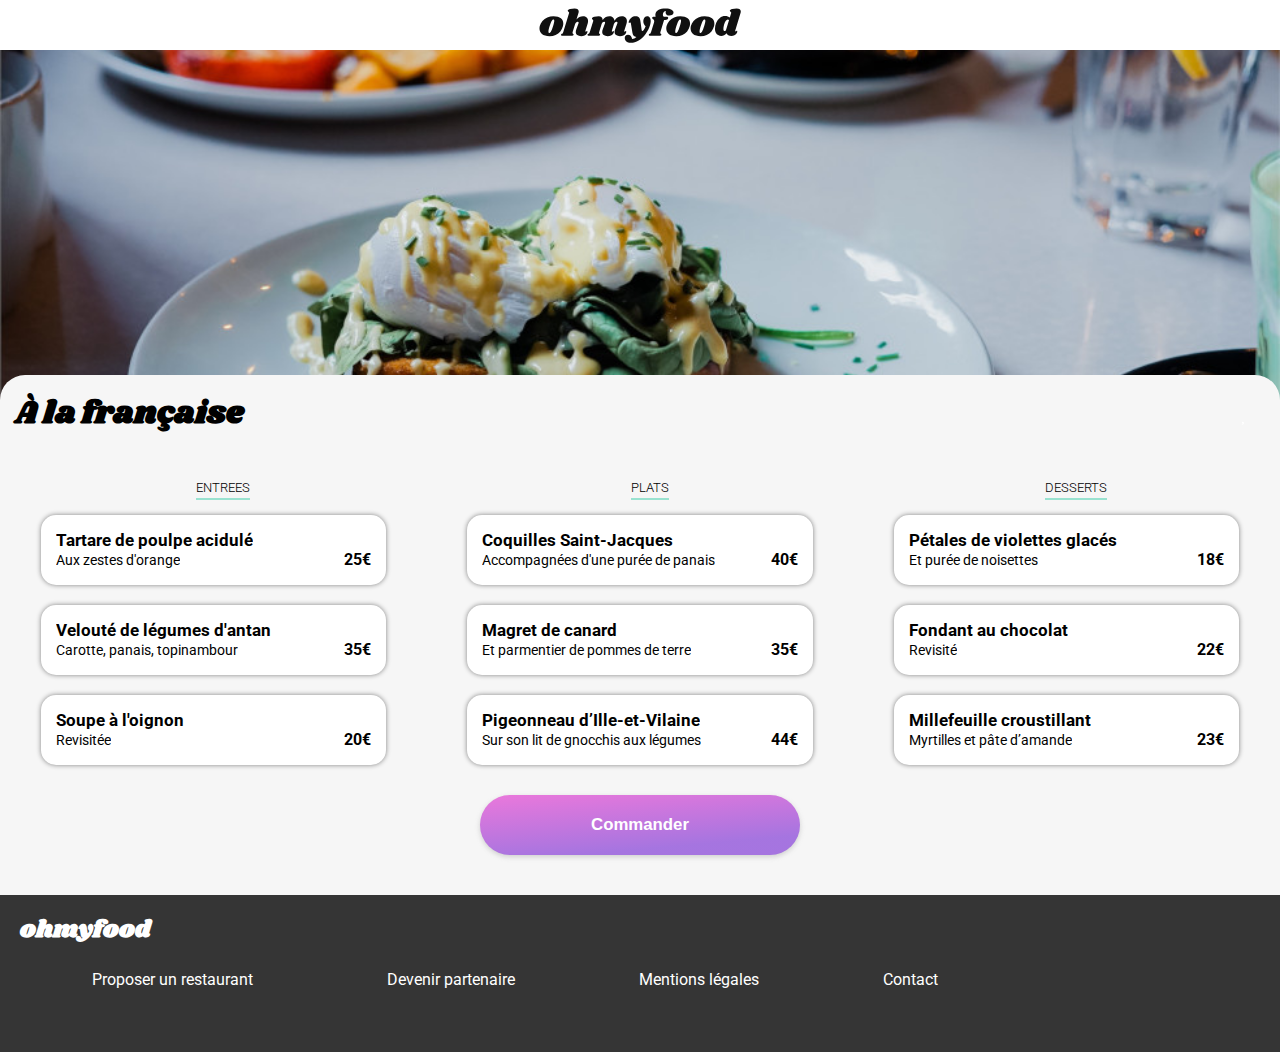
==== commit a66b33e6: "ajout des liens css pour les fichiers init.css et variables.css" ====
--- a/menus/a-la-francaise.html
+++ b/menus/a-la-francaise.html
@@ -4,6 +4,8 @@
     <meta charset="UTF-8">
     <meta http-equiv="X-UA-Compatible" content="IE=edge">
     <meta name="viewport" content="width=device-width, initial-scale=1.0">
+    <link rel="stylesheet" href="../css/init.css">
+    <link rel="stylesheet" href="../css/variables.css">
     <link rel="stylesheet" href="../css/default.css">
     <link rel="stylesheet" href="../css/tablet.css">
     <link rel="stylesheet" href="../css/tablet_desktop.css">
--- a/css/init.css
+++ b/css/init.css
@@ -0,0 +1,48 @@
+@import url("https://fonts.googleapis.com/css2?family=Roboto:wght@100;300;400;500;700&display=swap");
+@import url("https://fonts.googleapis.com/css2?family=Shrikhand&display=swap");
+h1, h2, h3, .h3, h4, h5, h6, p, .p, footer a {
+  font-family: "Roboto", sans-serif;
+  width: fit-content;
+}
+
+title, .logo {
+  font-family: "Shrikhand", cursive;
+}
+
+* {
+  box-sizing: border-box;
+  padding: 0;
+  margin: 0;
+}
+
+a {
+  text-decoration: none;
+  color: black;
+}
+
+li {
+  list-style: none;
+}
+
+img {
+  width: 100%;
+  height: 100%;
+}
+
+div.card picture > img,
+picture > img {
+  object-fit: cover;
+}
+
+header, section, footer {
+  width: 100%;
+}
+
+header, section, footer,
+div.map, div.map_title, div.reservation,
+ul.menu_fonctionnement, ul.menu_restaurant, div.card, div.card_txt,
+.choice_btn > .btn_txt {
+  display: flex;
+}
+
+/*# sourceMappingURL=init.css.map */
--- a/css/variables.css
+++ b/css/variables.css
@@ -0,0 +1,3 @@
+
+
+/*# sourceMappingURL=variables.css.map */
--- a/css/default.css
+++ b/css/default.css
@@ -1,7 +1,8 @@
-@import url("https://fonts.googleapis.com/css2?family=Roboto:wght@100&display=swap");
+@import url("https://fonts.googleapis.com/css2?family=Roboto:wght@100;300;400;500;700&display=swap");
 @import url("https://fonts.googleapis.com/css2?family=Shrikhand&display=swap");
-h1, h2, h3, .h3, h4, h5, h6, p, .p {
+h1, h2, h3, .h3, h4, h5, h6, p, .p, footer a {
   font-family: "Roboto", sans-serif;
+  width: fit-content;
 }
 
 title, .logo {
@@ -12,6 +13,36 @@
   box-sizing: border-box;
   padding: 0;
   margin: 0;
+}
+
+a {
+  text-decoration: none;
+  color: black;
+}
+
+li {
+  list-style: none;
+}
+
+img {
+  width: 100%;
+  height: 100%;
+}
+
+div.card picture > img,
+picture > img {
+  object-fit: cover;
+}
+
+header, section, footer {
+  width: 100%;
+}
+
+header, section, footer,
+div.map, div.map_title, div.reservation,
+ul.menu_fonctionnement, ul.menu_restaurant, div.card, div.card_txt,
+.choice_btn > .btn_txt {
+  display: flex;
 }
 
 section#decouverte div.map .map_title {
@@ -42,7 +73,7 @@
   border-radius: 25px;
 }
 
-ul.menu_fonctionnement div.btn-fc, section#decouverte div.reservation button, div.card a picture.nouveau:after {
+ul.menu_fonctionnement div.btn-fc, section#decouverte div.reservation button, div.card picture.nouveau:after {
   /* boutons box shadow */
   box-shadow: 0px 2px 5px rgba(150, 150, 150, 0.4);
 }
@@ -62,35 +93,6 @@
   border-radius: 15px;
   box-shadow: 0px 3px 10px gray;
   overflow: hidden;
-}
-
-a {
-  text-decoration: none;
-  color: black;
-}
-
-li {
-  list-style: none;
-}
-
-img {
-  width: 100%;
-  height: 100%;
-}
-
-div.card picture > img,
-picture > img {
-  object-fit: cover;
-}
-
-header, section, footer {
-  width: 100%;
-}
-
-header, section, footer,
-div.map, div.map_title, div.reservation,
-ul.menu_fonctionnement, ul.menu_restaurant, div.card, div.card_txt {
-  display: flex;
 }
 
 /*+++++++++++++++++++++++++++++++++++ HEADER */
@@ -114,28 +116,28 @@
 div.card {
   position: relative;
 }
-div.card a {
+div.card picture {
   height: 70%;
 }
-div.card a picture {
-  height: 100%;
-}
-div.card a picture.nouveau:after {
+div.card picture.nouveau:after {
   content: "Nouveau";
   position: absolute;
+  font-family: "Roboto", sans-serif;
   border-radius: 2px;
   padding: 7px 10px 7px 10px;
   top: 5%;
-  left: 68%;
-  height: 15px;
+  right: 15px;
   background-color: #99E2D0;
   color: green;
   font-weight: bold;
 }
-div.card div.card_txt {
+div.card .card_txt {
   padding: 15px;
   height: 30%;
   justify-content: space-between;
+}
+div.card .card_txt .card_txt_bloc h3 {
+  padding-bottom: 5px;
 }
 
 /*+++++++++++++++++++++++++++++++++++ HOME section DECOUVERTE*/
@@ -166,10 +168,14 @@
   color: #9356DC;
 }
 ul.menu_fonctionnement div.btn-fc span {
-  margin-left: -35px;
+  display: inline-block;
+  width: 30px;
+  height: 30px;
+  line-height: 30px;
+  text-align: center;
+  margin-left: -40px;
   margin-right: 20px;
   color: white;
-  padding: 5px 7px 5px 7px;
   background-color: #9356DC;
 }
 
@@ -180,12 +186,10 @@
 }
 section#restaurant_picture figure figcaption {
   display: flex;
-  justify-content: center;
   align-items: baseline;
   position: absolute;
   bottom: -2px;
-  padding-top: 15px;
-  padding-bottom: 15px;
+  padding: 20px;
   width: 100%;
   border-radius: 25px 25px 0px 0px;
   background-color: #f6f6f6;
@@ -208,6 +212,7 @@
   width: fit-content;
   margin-left: 5%;
   font-size: small;
+  font-weight: 300;
 }
 section#menus form h2:after {
   position: absolute;
@@ -251,6 +256,7 @@
   box-shadow: 0px 0px 5px gray;
 }
 section#menus .choice_btn .btn_txt {
+  flex-direction: column;
   padding: 15px;
   width: 100%;
   transition: width 0.5s ease-in;
@@ -261,9 +267,13 @@
   align-items: baseline;
   white-space: nowrap;
 }
+section#menus .choice_btn .btn_txt span strong {
+  font-family: "Roboto", sans-serif;
+}
 section#menus .choice_btn .btn_txt .p, section#menus .choice_btn .btn_txt .h3 {
   white-space: nowrap;
   overflow: hidden;
+  text-overflow: ellipsis;
 }
 section#menus .choice_btn .btn_txt .h3 {
   font-size: 105%;
@@ -309,9 +319,9 @@
 }
 section#menus input[type=checkbox]:checked + label .btn_txt {
   width: 85%;
-}
-section#menus input[type=checkbox]:checked + label .btn_txt .p, section#menus input[type=checkbox]:checked + label .btn_txt .h3 {
-  text-overflow: ellipsis;
+  /*.p +.h3{
+      text-overflow: ellipsis;
+  }*/
 }
 section#menus input[type=checkbox]:checked + label span.checkmark {
   transform: rotate(0deg);
--- a/css/tablet.css
+++ b/css/tablet.css
@@ -1,334 +1,343 @@
+@import url("https://fonts.googleapis.com/css2?family=Roboto:wght@100;300;400;500;700&display=swap");
+@import url("https://fonts.googleapis.com/css2?family=Shrikhand&display=swap");
+h1, h2, h3, .h3, h4, h5, h6, p, .p, footer a {
+  font-family: "Roboto", sans-serif;
+}
+
+title, .logo {
+  font-family: "Shrikhand", cursive;
+}
+
+* {
+  box-sizing: border-box;
+  padding: 0;
+  margin: 0;
+}
+
+section#decouverte div.map .map_title {
+  justify-content: center;
+}
+
+section#decouverte div.reservation, section#decouverte div.map, div.card {
+  flex-direction: column;
+}
+
+section#decouverte div.reservation button {
+  background-image: linear-gradient(355deg, rgba(147, 86, 220, 0.8) 20%, #ff79da 100%, rgba(252, 174, 229, 0.5) 0%);
+}
+
+section#decouverte div.reservation button {
+  width: fit-content;
+  padding: 20px;
+  border-radius: 50px/50px;
+  border: none;
+  color: white;
+}
+
+ul.menu_fonctionnement div.btn-fc {
+  /*bouttons section fonctionnement -> page accueil */
+  background-color: #f6f6f6;
+  width: 80%;
+  padding: 22px;
+  border-radius: 25px;
+}
+
+ul.menu_fonctionnement div.btn-fc, section#decouverte div.reservation button, div.card picture.nouveau:after {
+  /* boutons box shadow */
+  box-shadow: 0px 2px 5px rgba(150, 150, 150, 0.4);
+}
+
+ul.menu_fonctionnement div.btn-fc:hover {
+  /* boutons box shadow : hover */
+  box-shadow: 0px 3px 8px rgba(150, 150, 150, 0.5);
+}
+
+ul.menu_fonctionnement div.btn-fc span {
+  border-radius: 100%/100%;
+}
+
+div.card {
+  width: 100%;
+  height: 270px;
+  border-radius: 15px;
+  box-shadow: 0px 3px 10px gray;
+  overflow: hidden;
+}
+
+a {
+  text-decoration: none;
+  color: black;
+}
+
+li {
+  list-style: none;
+}
+
+img {
+  width: 100%;
+  height: 100%;
+}
+
+div.card picture > img,
+picture > img {
+  object-fit: cover;
+}
+
+header, section, footer {
+  width: 100%;
+}
+
+header, section, footer,
+div.map, div.map_title, div.reservation,
+ul.menu_fonctionnement, ul.menu_restaurant, div.card, div.card_txt,
+.choice_btn > .btn_txt {
+  display: flex;
+}
+
+/*+++++++++++++++++++++++++++++++++++ HEADER */
+header {
+  position: sticky;
+  height: 50px;
+  justify-content: center;
+  box-shadow: 0px 1px 5px #9e9e9e;
+}
+header a {
+  width: fit-content;
+  position: absolute;
+  left: 10px;
+  align-self: center;
+}
+header p {
+  width: 50%;
+}
+
+/*++++++++++++++++++++++++++++++++ cards design basis */
+div.card {
+  position: relative;
+}
+div.card picture {
+  height: 70%;
+}
+div.card picture.nouveau:after {
+  content: "Nouveau";
+  position: absolute;
+  font-family: "Roboto", sans-serif;
+  border-radius: 2px;
+  padding: 7px 10px 7px 10px;
+  top: 5%;
+  right: 15px;
+  background-color: #99E2D0;
+  color: green;
+  font-weight: bold;
+}
+div.card .card_txt {
+  padding: 15px;
+  height: 30%;
+  justify-content: space-between;
+}
+div.card .card_txt .card_txt_bloc h3 {
+  padding-bottom: 5px;
+}
+
+/*+++++++++++++++++++++++++++++++++++ HOME section DECOUVERTE*/
+section#decouverte div.map .map_title {
+  height: 40px;
+  padding: 15px 0 15px 0;
+  background-color: #eaeaea;
+}
+section#decouverte div.map .map_title i {
+  margin-right: 15px;
+}
+section#decouverte div.reservation {
+  background-color: #f6f6f6;
+  height: 250px;
+  justify-content: space-between;
+  align-items: center;
+  text-align: center;
+  padding: 30px;
+}
+/*+++++++++++++++++++++++++++++++++ HOME section Fonctionnement */
+ul.menu_fonctionnement div.btn-fc {
+  transition: background-color 0.5s ease, box-shadow 0.5s ease;
+}
+ul.menu_fonctionnement div.btn-fc:hover {
+  background-color: rgba(147, 86, 220, 0.2);
+}
+ul.menu_fonctionnement div.btn-fc:hover i {
+  color: #9356DC;
+}
+ul.menu_fonctionnement div.btn-fc span {
+  display: inline-block;
+  width: 30px;
+  height: 30px;
+  line-height: 30px;
+  text-align: center;
+  margin-left: -40px;
+  margin-right: 20px;
+  color: white;
+  background-color: #9356DC;
+}
+
+/*+++++++++++++++++++++++++++++++++++ PAGES des MENUS */
+section#restaurant_picture figure {
+  position: relative;
+  width: 100%;
+}
+section#restaurant_picture figure figcaption {
+  display: flex;
+  align-items: baseline;
+  position: absolute;
+  bottom: -2px;
+  padding: 15px;
+  width: 100%;
+  border-radius: 25px 25px 0px 0px;
+  background-color: #f6f6f6;
+}
+section#restaurant_picture figure figcaption h1 {
+  margin-right: 20px;
+}
+
+/*++++++++++++++++++++++++++++++++ Design section des MENUS */
+section#menus {
+  background-color: #f6f6f6;
+  /*+++++++++++++++++++++++ definition du bouton label */
+  /*+++++++++++++++++++++++++++++++++++ fonctionnement du input */
+}
+section#menus form {
+  width: 100%;
+}
+section#menus form h2 {
+  position: relative;
+  width: fit-content;
+  margin-left: 5%;
+  font-size: small;
+  font-weight: 300;
+}
+section#menus form h2:after {
+  position: absolute;
+  content: "";
+  border-bottom: 2px solid #99E2D0;
+  left: 0;
+  bottom: -5px;
+}
+section#menus form > div {
+  display: flex;
+  flex-direction: column;
+  align-items: center;
+}
+section#menus form > div h2, section#menus form > div .choice_btn {
+  margin-bottom: 10px;
+  margin-top: 10px;
+}
+section#menus form > div .choice_btn {
+  height: 70px;
+}
+section#menus form div.plats, section#menus form div.entrees, section#menus form div.desserts {
+  height: fit-content;
+  margin-top: 20px;
+  margin-bottom: 20px;
+}
+section#menus form div.submit {
+  height: 100px;
+}
+section#menus form div.submit input[type=submit] {
+  font-weight: bold;
+  font-size: 105%;
+}
+section#menus .choice_btn {
+  display: flex;
+  justify-content: space-between;
+  background-color: white;
+  border-radius: 15px;
+  cursor: pointer;
+  overflow: hidden;
+  width: 90%;
+  box-shadow: 0px 0px 5px gray;
+}
+section#menus .choice_btn .btn_txt {
+  flex-direction: column;
+  padding: 15px;
+  width: 100%;
+  transition: width 0.5s ease-in;
+}
+section#menus .choice_btn .btn_txt > span:nth-child(2) {
+  display: flex;
+  justify-content: space-between;
+  align-items: baseline;
+  white-space: nowrap;
+}
+section#menus .choice_btn .btn_txt span strong {
+  font-family: "Roboto", sans-serif;
+}
+section#menus .choice_btn .btn_txt .p, section#menus .choice_btn .btn_txt .h3 {
+  white-space: nowrap;
+  overflow: hidden;
+  text-overflow: ellipsis;
+}
+section#menus .choice_btn .btn_txt .h3 {
+  font-size: 105%;
+  font-weight: bold;
+}
+section#menus .choice_btn .btn_txt .p {
+  font-size: 85%;
+}
+section#menus .choice_btn .checkbox {
+  position: relative;
+  left: 60px;
+  display: flex;
+  justify-content: center;
+  align-items: center;
+  width: 0%;
+  background-color: #99E2D0;
+  transition: left 0.3s ease-in, width 0.5s ease-in;
+  /*++++++++++++++++++++++++ desing et comportement de la virgule de validation */
+}
+section#menus .choice_btn .checkbox span.checkmark {
+  border-radius: 20px;
+  width: 25px;
+  height: 25px;
+  transform: rotate(360deg);
+  background-color: white;
+  transition: transform 0.8s ease-out;
+}
+section#menus .choice_btn .checkbox span.checkmark::after {
+  content: "";
+  position: absolute;
+  margin-left: 25.7%;
+  margin-top: 5.5%;
+  width: 8px;
+  height: 13px;
+  border: solid #99E2D0;
+  border-width: 0 2px 2px 0;
+  transform: rotate(45deg);
+  opacity: 0;
+  transition: opacity 2s ease;
+}
+section#menus input[type=checkbox] {
+  display: none;
+}
+section#menus input[type=checkbox]:checked + label .btn_txt {
+  width: 85%;
+  /*.p +.h3{
+      text-overflow: ellipsis;
+  }*/
+}
+section#menus input[type=checkbox]:checked + label span.checkmark {
+  transform: rotate(0deg);
+}
+section#menus input[type=checkbox]:checked + label span.checkmark:after {
+  opacity: 1;
+}
+section#menus input[type=checkbox]:checked + label .checkbox {
+  left: 0px;
+  width: 15%;
+}
+
 @media screen and (min-width: 601px) and (max-width: 991px) {
-  @import url("https://fonts.googleapis.com/css2?family=Roboto:wght@100&display=swap");
-  @import url("https://fonts.googleapis.com/css2?family=Shrikhand&display=swap");
-  h1, h2, h3, .h3, h4, h5, h6, p, .p {
-    font-family: "Roboto", sans-serif;
-  }
-
-  title, .logo {
-    font-family: "Shrikhand", cursive;
-  }
-
-  * {
-    box-sizing: border-box;
-    padding: 0;
-    margin: 0;
-  }
-
-  section#decouverte div.map .map_title {
-    justify-content: center;
-  }
-
-  section#decouverte div.reservation, section#decouverte div.map, div.card {
-    flex-direction: column;
-  }
-
-  section#decouverte div.reservation button {
-    background-image: linear-gradient(355deg, rgba(147, 86, 220, 0.8) 20%, #ff79da 100%, rgba(252, 174, 229, 0.5) 0%);
-  }
-
-  section#decouverte div.reservation button {
-    width: fit-content;
-    padding: 20px;
-    border-radius: 50px/50px;
-    border: none;
-    color: white;
-  }
-
-  ul.menu_fonctionnement div.btn-fc {
-    /*bouttons section fonctionnement -> page accueil */
-    background-color: #f6f6f6;
-    width: 80%;
-    padding: 22px;
-    border-radius: 25px;
-  }
-
-  ul.menu_fonctionnement div.btn-fc, section#decouverte div.reservation button, div.card a picture.nouveau:after {
-    /* boutons box shadow */
-    box-shadow: 0px 2px 5px rgba(150, 150, 150, 0.4);
-  }
-
-  ul.menu_fonctionnement div.btn-fc:hover {
-    /* boutons box shadow : hover */
-    box-shadow: 0px 3px 8px rgba(150, 150, 150, 0.5);
-  }
-
-  ul.menu_fonctionnement div.btn-fc span {
-    border-radius: 100%/100%;
-  }
-
-  div.card {
-    width: 100%;
-    height: 270px;
-    border-radius: 15px;
-    box-shadow: 0px 3px 10px gray;
-    overflow: hidden;
-  }
-
-  a {
-    text-decoration: none;
-    color: black;
-  }
-
-  li {
-    list-style: none;
-  }
-
-  img {
-    width: 100%;
-    height: 100%;
-  }
-
-  div.card picture > img,
-picture > img {
-    object-fit: cover;
-  }
-
-  header, section, footer {
-    width: 100%;
-  }
-
-  header, section, footer,
-div.map, div.map_title, div.reservation,
-ul.menu_fonctionnement, ul.menu_restaurant, div.card, div.card_txt {
-    display: flex;
-  }
-
-  /*+++++++++++++++++++++++++++++++++++ HEADER */
-  header {
-    position: sticky;
-    height: 50px;
-    justify-content: center;
-    box-shadow: 0px 1px 5px #9e9e9e;
-  }
-  header a {
-    width: fit-content;
-    position: absolute;
-    left: 10px;
-    align-self: center;
-  }
-  header p {
-    width: 50%;
-  }
-
-  /*++++++++++++++++++++++++++++++++ cards design basis */
-  div.card {
-    position: relative;
-  }
-  div.card a {
-    height: 70%;
-  }
-  div.card a picture {
-    height: 100%;
-  }
-  div.card a picture.nouveau:after {
-    content: "Nouveau";
-    position: absolute;
-    border-radius: 2px;
-    padding: 7px 10px 7px 10px;
-    top: 5%;
-    left: 68%;
-    height: 15px;
-    background-color: #99E2D0;
-    color: green;
-    font-weight: bold;
-  }
-  div.card div.card_txt {
-    padding: 15px;
-    height: 30%;
-    justify-content: space-between;
-  }
-
-  /*+++++++++++++++++++++++++++++++++++ HOME section DECOUVERTE*/
-  section#decouverte div.map .map_title {
-    height: 40px;
-    padding: 15px 0 15px 0;
-    background-color: #eaeaea;
-  }
-  section#decouverte div.map .map_title i {
-    margin-right: 15px;
-  }
-  section#decouverte div.reservation {
-    background-color: #f6f6f6;
-    height: 250px;
-    justify-content: space-between;
-    align-items: center;
-    text-align: center;
-    padding: 30px;
-  }
-  /*+++++++++++++++++++++++++++++++++ HOME section Fonctionnement */
-  ul.menu_fonctionnement div.btn-fc {
-    transition: background-color 0.5s ease, box-shadow 0.5s ease;
-  }
-  ul.menu_fonctionnement div.btn-fc:hover {
-    background-color: rgba(147, 86, 220, 0.2);
-  }
-  ul.menu_fonctionnement div.btn-fc:hover i {
-    color: #9356DC;
-  }
-  ul.menu_fonctionnement div.btn-fc span {
-    margin-left: -35px;
-    margin-right: 20px;
-    color: white;
-    padding: 5px 7px 5px 7px;
-    background-color: #9356DC;
-  }
-
-  /*+++++++++++++++++++++++++++++++++++ PAGES des MENUS */
-  section#restaurant_picture figure {
-    position: relative;
-    width: 100%;
-  }
-  section#restaurant_picture figure figcaption {
-    display: flex;
-    justify-content: center;
-    align-items: baseline;
-    position: absolute;
-    bottom: -2px;
-    padding-top: 15px;
-    padding-bottom: 15px;
-    width: 100%;
-    border-radius: 25px 25px 0px 0px;
-    background-color: #f6f6f6;
-  }
-  section#restaurant_picture figure figcaption h1 {
-    margin-right: 20px;
-  }
-
-  /*++++++++++++++++++++++++++++++++ Design section des MENUS */
-  section#menus {
-    background-color: #f6f6f6;
-    /*+++++++++++++++++++++++ definition du bouton label */
-    /*+++++++++++++++++++++++++++++++++++ fonctionnement du input */
-  }
-  section#menus form {
-    width: 100%;
-  }
-  section#menus form h2 {
-    position: relative;
-    width: fit-content;
-    margin-left: 5%;
-    font-size: small;
-  }
-  section#menus form h2:after {
-    position: absolute;
-    content: "";
-    border-bottom: 2px solid #99E2D0;
-    left: 0;
-    bottom: -5px;
-  }
-  section#menus form > div {
-    display: flex;
-    flex-direction: column;
-    align-items: center;
-  }
-  section#menus form > div h2, section#menus form > div .choice_btn {
-    margin-bottom: 10px;
-    margin-top: 10px;
-  }
-  section#menus form > div .choice_btn {
-    height: 70px;
-  }
-  section#menus form div.plats, section#menus form div.entrees, section#menus form div.desserts {
-    height: fit-content;
-    margin-top: 20px;
-    margin-bottom: 20px;
-  }
-  section#menus form div.submit {
-    height: 100px;
-  }
-  section#menus form div.submit input[type=submit] {
-    font-weight: bold;
-    font-size: 105%;
-  }
-  section#menus .choice_btn {
-    display: flex;
-    justify-content: space-between;
-    background-color: white;
-    border-radius: 15px;
-    cursor: pointer;
-    overflow: hidden;
-    width: 90%;
-    box-shadow: 0px 0px 5px gray;
-  }
-  section#menus .choice_btn .btn_txt {
-    padding: 15px;
-    width: 100%;
-    transition: width 0.5s ease-in;
-  }
-  section#menus .choice_btn .btn_txt > span:nth-child(2) {
-    display: flex;
-    justify-content: space-between;
-    align-items: baseline;
-    white-space: nowrap;
-  }
-  section#menus .choice_btn .btn_txt .p, section#menus .choice_btn .btn_txt .h3 {
-    white-space: nowrap;
-    overflow: hidden;
-  }
-  section#menus .choice_btn .btn_txt .h3 {
-    font-size: 105%;
-    font-weight: bold;
-  }
-  section#menus .choice_btn .btn_txt .p {
-    font-size: 85%;
-  }
-  section#menus .choice_btn .checkbox {
-    position: relative;
-    left: 60px;
-    display: flex;
-    justify-content: center;
-    align-items: center;
-    width: 0%;
-    background-color: #99E2D0;
-    transition: left 0.3s ease-in, width 0.5s ease-in;
-    /*++++++++++++++++++++++++ desing et comportement de la virgule de validation */
-  }
-  section#menus .choice_btn .checkbox span.checkmark {
-    border-radius: 20px;
-    width: 25px;
-    height: 25px;
-    transform: rotate(360deg);
-    background-color: white;
-    transition: transform 0.8s ease-out;
-  }
-  section#menus .choice_btn .checkbox span.checkmark::after {
-    content: "";
-    position: absolute;
-    margin-left: 25.7%;
-    margin-top: 5.5%;
-    width: 8px;
-    height: 13px;
-    border: solid #99E2D0;
-    border-width: 0 2px 2px 0;
-    transform: rotate(45deg);
-    opacity: 0;
-    transition: opacity 2s ease;
-  }
-  section#menus input[type=checkbox] {
-    display: none;
-  }
-  section#menus input[type=checkbox]:checked + label .btn_txt {
-    width: 85%;
-  }
-  section#menus input[type=checkbox]:checked + label .btn_txt .p, section#menus input[type=checkbox]:checked + label .btn_txt .h3 {
-    text-overflow: ellipsis;
-  }
-  section#menus input[type=checkbox]:checked + label span.checkmark {
-    transform: rotate(0deg);
-  }
-  section#menus input[type=checkbox]:checked + label span.checkmark:after {
-    opacity: 1;
-  }
-  section#menus input[type=checkbox]:checked + label .checkbox {
-    left: 0px;
-    width: 15%;
-  }
-
   :root {
     min-width: 601px;
     max-width: 991px;
-    width: 100% auto;
+    width: 100%;
   }
 
   /*+++++++++++++++++++++++++ PAGE accueil */
@@ -362,6 +371,9 @@
   section#restaurant_picture figure {
     height: 400px;
   }
+  section#restaurant_picture figure figcaption {
+    justify-content: space-between;
+  }
 
   /*++++++++++++++++++++++++++++++++ Design section des MENUS */
   section#menus form div.plats, section#menus form div.entrees, section#menus form div.desserts {
--- a/css/tablet_desktop.css
+++ b/css/tablet_desktop.css
@@ -1,330 +1,340 @@
+@import url("https://fonts.googleapis.com/css2?family=Roboto:wght@100;300;400;500;700&display=swap");
+@import url("https://fonts.googleapis.com/css2?family=Shrikhand&display=swap");
+h1, h2, h3, .h3, h4, h5, h6, p, .p, footer a {
+  font-family: "Roboto", sans-serif;
+  width: fit-content;
+}
+
+title, .logo {
+  font-family: "Shrikhand", cursive;
+}
+
+* {
+  box-sizing: border-box;
+  padding: 0;
+  margin: 0;
+}
+
+section#decouverte div.map .map_title {
+  justify-content: center;
+}
+
+section#decouverte div.reservation, section#decouverte div.map, div.card {
+  flex-direction: column;
+}
+
+section#decouverte div.reservation button {
+  background-image: linear-gradient(355deg, rgba(147, 86, 220, 0.8) 20%, #ff79da 100%, rgba(252, 174, 229, 0.5) 0%);
+}
+
+section#decouverte div.reservation button {
+  width: fit-content;
+  padding: 20px;
+  border-radius: 50px/50px;
+  border: none;
+  color: white;
+}
+
+ul.menu_fonctionnement div.btn-fc {
+  /*bouttons section fonctionnement -> page accueil */
+  background-color: #f6f6f6;
+  width: 80%;
+  padding: 22px;
+  border-radius: 25px;
+}
+
+ul.menu_fonctionnement div.btn-fc, section#decouverte div.reservation button, div.card picture.nouveau:after {
+  /* boutons box shadow */
+  box-shadow: 0px 2px 5px rgba(150, 150, 150, 0.4);
+}
+
+ul.menu_fonctionnement div.btn-fc:hover {
+  /* boutons box shadow : hover */
+  box-shadow: 0px 3px 8px rgba(150, 150, 150, 0.5);
+}
+
+ul.menu_fonctionnement div.btn-fc span {
+  border-radius: 100%/100%;
+}
+
+div.card {
+  width: 100%;
+  height: 270px;
+  border-radius: 15px;
+  box-shadow: 0px 3px 10px gray;
+  overflow: hidden;
+}
+
+a {
+  text-decoration: none;
+  color: black;
+}
+
+li {
+  list-style: none;
+}
+
+img {
+  width: 100%;
+  height: 100%;
+}
+
+div.card picture > img,
+picture > img {
+  object-fit: cover;
+}
+
+header, section, footer {
+  width: 100%;
+}
+
+header, section, footer,
+div.map, div.map_title, div.reservation,
+ul.menu_fonctionnement, ul.menu_restaurant, div.card, div.card_txt,
+.choice_btn > .btn_txt {
+  display: flex;
+}
+
+/*+++++++++++++++++++++++++++++++++++ HEADER */
+header {
+  position: sticky;
+  height: 50px;
+  justify-content: center;
+  box-shadow: 0px 1px 5px #9e9e9e;
+}
+header a {
+  width: fit-content;
+  position: absolute;
+  left: 10px;
+  align-self: center;
+}
+header p {
+  width: 50%;
+}
+
+/*++++++++++++++++++++++++++++++++ cards design basis */
+div.card {
+  position: relative;
+}
+div.card picture {
+  height: 70%;
+}
+div.card picture.nouveau:after {
+  content: "Nouveau";
+  position: absolute;
+  font-family: "Roboto", sans-serif;
+  border-radius: 2px;
+  padding: 7px 10px 7px 10px;
+  top: 5%;
+  right: 15px;
+  background-color: #99E2D0;
+  color: green;
+  font-weight: bold;
+}
+div.card .card_txt {
+  padding: 15px;
+  height: 30%;
+  justify-content: space-between;
+}
+div.card .card_txt .card_txt_bloc h3 {
+  padding-bottom: 5px;
+}
+
+/*+++++++++++++++++++++++++++++++++++ HOME section DECOUVERTE*/
+section#decouverte div.map .map_title {
+  height: 40px;
+  padding: 15px 0 15px 0;
+  background-color: #eaeaea;
+}
+section#decouverte div.map .map_title i {
+  margin-right: 15px;
+}
+section#decouverte div.reservation {
+  background-color: #f6f6f6;
+  height: 250px;
+  justify-content: space-between;
+  align-items: center;
+  text-align: center;
+  padding: 30px;
+}
+/*+++++++++++++++++++++++++++++++++ HOME section Fonctionnement */
+ul.menu_fonctionnement div.btn-fc {
+  transition: background-color 0.5s ease, box-shadow 0.5s ease;
+}
+ul.menu_fonctionnement div.btn-fc:hover {
+  background-color: rgba(147, 86, 220, 0.2);
+}
+ul.menu_fonctionnement div.btn-fc:hover i {
+  color: #9356DC;
+}
+ul.menu_fonctionnement div.btn-fc span {
+  display: inline-block;
+  width: 30px;
+  height: 30px;
+  line-height: 30px;
+  text-align: center;
+  margin-left: -40px;
+  margin-right: 20px;
+  color: white;
+  background-color: #9356DC;
+}
+
+/*+++++++++++++++++++++++++++++++++++ PAGES des MENUS */
+section#restaurant_picture figure {
+  position: relative;
+  width: 100%;
+}
+section#restaurant_picture figure figcaption {
+  display: flex;
+  align-items: baseline;
+  position: absolute;
+  bottom: -2px;
+  padding: 20px;
+  width: 100%;
+  border-radius: 25px 25px 0px 0px;
+  background-color: #f6f6f6;
+}
+section#restaurant_picture figure figcaption h1 {
+  margin-right: 20px;
+}
+
+/*++++++++++++++++++++++++++++++++ Design section des MENUS */
+section#menus {
+  background-color: #f6f6f6;
+  /*+++++++++++++++++++++++ definition du bouton label */
+  /*+++++++++++++++++++++++++++++++++++ fonctionnement du input */
+}
+section#menus form {
+  width: 100%;
+}
+section#menus form h2 {
+  position: relative;
+  width: fit-content;
+  margin-left: 5%;
+  font-size: small;
+  font-weight: 300;
+}
+section#menus form h2:after {
+  position: absolute;
+  content: "";
+  border-bottom: 2px solid #99E2D0;
+  left: 0;
+  bottom: -5px;
+}
+section#menus form > div {
+  display: flex;
+  flex-direction: column;
+  align-items: center;
+}
+section#menus form > div h2, section#menus form > div .choice_btn {
+  margin-bottom: 10px;
+  margin-top: 10px;
+}
+section#menus form > div .choice_btn {
+  height: 70px;
+}
+section#menus form div.plats, section#menus form div.entrees, section#menus form div.desserts {
+  height: fit-content;
+  margin-top: 20px;
+  margin-bottom: 20px;
+}
+section#menus form div.submit {
+  height: 100px;
+}
+section#menus form div.submit input[type=submit] {
+  font-weight: bold;
+  font-size: 105%;
+}
+section#menus .choice_btn {
+  display: flex;
+  justify-content: space-between;
+  background-color: white;
+  border-radius: 15px;
+  cursor: pointer;
+  overflow: hidden;
+  width: 90%;
+  box-shadow: 0px 0px 5px gray;
+}
+section#menus .choice_btn .btn_txt {
+  flex-direction: column;
+  padding: 15px;
+  width: 100%;
+  transition: width 0.5s ease-in;
+}
+section#menus .choice_btn .btn_txt > span:nth-child(2) {
+  display: flex;
+  justify-content: space-between;
+  align-items: baseline;
+  white-space: nowrap;
+}
+section#menus .choice_btn .btn_txt span strong {
+  font-family: "Roboto", sans-serif;
+}
+section#menus .choice_btn .btn_txt .p, section#menus .choice_btn .btn_txt .h3 {
+  white-space: nowrap;
+  overflow: hidden;
+  text-overflow: ellipsis;
+}
+section#menus .choice_btn .btn_txt .h3 {
+  font-size: 105%;
+  font-weight: bold;
+}
+section#menus .choice_btn .btn_txt .p {
+  font-size: 85%;
+}
+section#menus .choice_btn .checkbox {
+  position: relative;
+  left: 60px;
+  display: flex;
+  justify-content: center;
+  align-items: center;
+  width: 0%;
+  background-color: #99E2D0;
+  transition: left 0.3s ease-in, width 0.5s ease-in;
+  /*++++++++++++++++++++++++ desing et comportement de la virgule de validation */
+}
+section#menus .choice_btn .checkbox span.checkmark {
+  border-radius: 20px;
+  width: 25px;
+  height: 25px;
+  transform: rotate(360deg);
+  background-color: white;
+  transition: transform 0.8s ease-out;
+}
+section#menus .choice_btn .checkbox span.checkmark::after {
+  content: "";
+  position: absolute;
+  margin-left: 25.7%;
+  margin-top: 5.5%;
+  width: 8px;
+  height: 13px;
+  border: solid #99E2D0;
+  border-width: 0 2px 2px 0;
+  transform: rotate(45deg);
+  opacity: 0;
+  transition: opacity 2s ease;
+}
+section#menus input[type=checkbox] {
+  display: none;
+}
+section#menus input[type=checkbox]:checked + label .btn_txt {
+  width: 85%;
+  /*.p +.h3{
+      text-overflow: ellipsis;
+  }*/
+}
+section#menus input[type=checkbox]:checked + label span.checkmark {
+  transform: rotate(0deg);
+}
+section#menus input[type=checkbox]:checked + label span.checkmark:after {
+  opacity: 1;
+}
+section#menus input[type=checkbox]:checked + label .checkbox {
+  left: 0px;
+  width: 15%;
+}
+
 @media screen and (min-width: 601px) {
-  @import url("https://fonts.googleapis.com/css2?family=Roboto:wght@100&display=swap");
-  @import url("https://fonts.googleapis.com/css2?family=Shrikhand&display=swap");
-  h1, h2, h3, .h3, h4, h5, h6, p, .p {
-    font-family: "Roboto", sans-serif;
-  }
-
-  title, .logo {
-    font-family: "Shrikhand", cursive;
-  }
-
-  * {
-    box-sizing: border-box;
-    padding: 0;
-    margin: 0;
-  }
-
-  section#decouverte div.map .map_title {
-    justify-content: center;
-  }
-
-  footer, section#restaurant, section#fonctionnement, section#decouverte div.reservation, section#decouverte div.map, div.card {
-    flex-direction: column;
-  }
-
-  section#decouverte div.reservation button {
-    background-image: linear-gradient(355deg, rgba(147, 86, 220, 0.8) 20%, #ff79da 100%, rgba(252, 174, 229, 0.5) 0%);
-  }
-
-  section#decouverte div.reservation button {
-    width: fit-content;
-    padding: 20px;
-    border-radius: 50px/50px;
-    border: none;
-    color: white;
-  }
-
-  ul.menu_fonctionnement div.btn-fc {
-    /*bouttons section fonctionnement -> page accueil */
-    background-color: #f6f6f6;
-    width: 80%;
-    padding: 22px;
-    border-radius: 25px;
-  }
-
-  ul.menu_fonctionnement div.btn-fc, section#decouverte div.reservation button, div.card a picture.nouveau:after {
-    /* boutons box shadow */
-    box-shadow: 0px 2px 5px rgba(150, 150, 150, 0.4);
-  }
-
-  ul.menu_fonctionnement div.btn-fc:hover {
-    /* boutons box shadow : hover */
-    box-shadow: 0px 3px 8px rgba(150, 150, 150, 0.5);
-  }
-
-  ul.menu_fonctionnement div.btn-fc span {
-    border-radius: 100%/100%;
-  }
-
-  div.card {
-    width: 100%;
-    height: 270px;
-    border-radius: 15px;
-    box-shadow: 0px 3px 10px gray;
-    overflow: hidden;
-  }
-
-  a {
-    text-decoration: none;
-    color: black;
-  }
-
-  li {
-    list-style: none;
-  }
-
-  img {
-    width: 100%;
-    height: 100%;
-  }
-
-  div.card picture > img,
-picture > img {
-    object-fit: cover;
-  }
-
-  header, section, footer {
-    width: 100%;
-  }
-
-  header, section, footer,
-div.map, div.map_title, div.reservation,
-ul.menu_fonctionnement, ul.menu_restaurant, div.card, div.card_txt {
-    display: flex;
-  }
-
-  /*+++++++++++++++++++++++++++++++++++ HEADER */
-  header {
-    position: sticky;
-    height: 50px;
-    justify-content: center;
-    box-shadow: 0px 1px 5px #9e9e9e;
-  }
-  header a {
-    width: fit-content;
-    position: absolute;
-    left: 10px;
-    align-self: center;
-  }
-  header p {
-    width: 50%;
-  }
-
-  /*++++++++++++++++++++++++++++++++ cards design basis */
-  div.card {
-    position: relative;
-  }
-  div.card a {
-    height: 70%;
-  }
-  div.card a picture {
-    height: 100%;
-  }
-  div.card a picture.nouveau:after {
-    content: "Nouveau";
-    position: absolute;
-    border-radius: 2px;
-    padding: 7px 10px 7px 10px;
-    top: 5%;
-    left: 68%;
-    height: 15px;
-    background-color: #99E2D0;
-    color: green;
-    font-weight: bold;
-  }
-  div.card div.card_txt {
-    padding: 15px;
-    height: 30%;
-    justify-content: space-between;
-  }
-
-  /*+++++++++++++++++++++++++++++++++++ HOME section DECOUVERTE*/
-  section#decouverte div.map .map_title {
-    height: 40px;
-    padding: 15px 0 15px 0;
-    background-color: #eaeaea;
-  }
-  section#decouverte div.map .map_title i {
-    margin-right: 15px;
-  }
-  section#decouverte div.reservation {
-    background-color: #f6f6f6;
-    height: 250px;
-    justify-content: space-between;
-    align-items: center;
-    text-align: center;
-    padding: 30px;
-  }
-  /*+++++++++++++++++++++++++++++++++ HOME section Fonctionnement */
-  ul.menu_fonctionnement div.btn-fc {
-    transition: background-color 0.5s ease, box-shadow 0.5s ease;
-  }
-  ul.menu_fonctionnement div.btn-fc:hover {
-    background-color: rgba(147, 86, 220, 0.2);
-  }
-  ul.menu_fonctionnement div.btn-fc:hover i {
-    color: #9356DC;
-  }
-  ul.menu_fonctionnement div.btn-fc span {
-    margin-left: -35px;
-    margin-right: 20px;
-    color: white;
-    padding: 5px 7px 5px 7px;
-    background-color: #9356DC;
-  }
-
-  /*+++++++++++++++++++++++++++++++++++ PAGES des MENUS */
-  section#restaurant_picture figure {
-    position: relative;
-    width: 100%;
-  }
-  section#restaurant_picture figure figcaption {
-    display: flex;
-    justify-content: center;
-    align-items: baseline;
-    position: absolute;
-    bottom: -2px;
-    padding-top: 15px;
-    padding-bottom: 15px;
-    width: 100%;
-    border-radius: 25px 25px 0px 0px;
-    background-color: #f6f6f6;
-  }
-  section#restaurant_picture figure figcaption h1 {
-    margin-right: 20px;
-  }
-
-  /*++++++++++++++++++++++++++++++++ Design section des MENUS */
-  section#menus {
-    background-color: #f6f6f6;
-    /*+++++++++++++++++++++++ definition du bouton label */
-    /*+++++++++++++++++++++++++++++++++++ fonctionnement du input */
-  }
-  section#menus form {
-    width: 100%;
-  }
-  section#menus form h2 {
-    position: relative;
-    width: fit-content;
-    margin-left: 5%;
-    font-size: small;
-  }
-  section#menus form h2:after {
-    position: absolute;
-    content: "";
-    border-bottom: 2px solid #99E2D0;
-    left: 0;
-    bottom: -5px;
-  }
-  section#menus form > div {
-    display: flex;
-    flex-direction: column;
-    align-items: center;
-  }
-  section#menus form > div h2, section#menus form > div .choice_btn {
-    margin-bottom: 10px;
-    margin-top: 10px;
-  }
-  section#menus form > div .choice_btn {
-    height: 70px;
-  }
-  section#menus form div.plats, section#menus form div.entrees, section#menus form div.desserts {
-    height: fit-content;
-    margin-top: 20px;
-    margin-bottom: 20px;
-  }
-  section#menus form div.submit {
-    height: 100px;
-  }
-  section#menus form div.submit input[type=submit] {
-    font-weight: bold;
-    font-size: 105%;
-  }
-  section#menus .choice_btn {
-    display: flex;
-    justify-content: space-between;
-    background-color: white;
-    border-radius: 15px;
-    cursor: pointer;
-    overflow: hidden;
-    width: 90%;
-    box-shadow: 0px 0px 5px gray;
-  }
-  section#menus .choice_btn .btn_txt {
-    padding: 15px;
-    width: 100%;
-    transition: width 0.5s ease-in;
-  }
-  section#menus .choice_btn .btn_txt > span:nth-child(2) {
-    display: flex;
-    justify-content: space-between;
-    align-items: baseline;
-    white-space: nowrap;
-  }
-  section#menus .choice_btn .btn_txt .p, section#menus .choice_btn .btn_txt .h3 {
-    white-space: nowrap;
-    overflow: hidden;
-  }
-  section#menus .choice_btn .btn_txt .h3 {
-    font-size: 105%;
-    font-weight: bold;
-  }
-  section#menus .choice_btn .btn_txt .p {
-    font-size: 85%;
-  }
-  section#menus .choice_btn .checkbox {
-    position: relative;
-    left: 60px;
-    display: flex;
-    justify-content: center;
-    align-items: center;
-    width: 0%;
-    background-color: #99E2D0;
-    transition: left 0.3s ease-in, width 0.5s ease-in;
-    /*++++++++++++++++++++++++ desing et comportement de la virgule de validation */
-  }
-  section#menus .choice_btn .checkbox span.checkmark {
-    border-radius: 20px;
-    width: 25px;
-    height: 25px;
-    transform: rotate(360deg);
-    background-color: white;
-    transition: transform 0.8s ease-out;
-  }
-  section#menus .choice_btn .checkbox span.checkmark::after {
-    content: "";
-    position: absolute;
-    margin-left: 25.7%;
-    margin-top: 5.5%;
-    width: 8px;
-    height: 13px;
-    border: solid #99E2D0;
-    border-width: 0 2px 2px 0;
-    transform: rotate(45deg);
-    opacity: 0;
-    transition: opacity 2s ease;
-  }
-  section#menus input[type=checkbox] {
-    display: none;
-  }
-  section#menus input[type=checkbox]:checked + label .btn_txt {
-    width: 85%;
-  }
-  section#menus input[type=checkbox]:checked + label .btn_txt .p, section#menus input[type=checkbox]:checked + label .btn_txt .h3 {
-    text-overflow: ellipsis;
-  }
-  section#menus input[type=checkbox]:checked + label span.checkmark {
-    transform: rotate(0deg);
-  }
-  section#menus input[type=checkbox]:checked + label span.checkmark:after {
-    opacity: 1;
-  }
-  section#menus input[type=checkbox]:checked + label .checkbox {
-    left: 0px;
-    width: 15%;
-  }
-
   header {
     align-items: center;
   }
@@ -345,6 +355,7 @@
   }
   section#decouverte p.openstreetmap {
     height: 210px;
+    width: 100%;
   }
   section#decouverte p.openstreetmap img {
     object-fit: cover;
@@ -355,12 +366,12 @@
     height: 300px;
     padding-top: 50px;
     padding-bottom: 40px;
+    flex-direction: column;
     justify-content: space-around;
   }
   section#fonctionnement h1 {
     margin-left: 15px;
     margin-bottom: 10px;
-    width: 100%;
   }
   section#fonctionnement ul.menu_fonctionnement {
     justify-content: space-around;
@@ -375,10 +386,10 @@
   section#fonctionnement div i {
     font-size: 120%;
     margin-right: 20px;
-    color: gray;
   }
 
   section#restaurant {
+    flex-direction: column;
     justify-content: space-around;
     flex-wrap: wrap;
     background-color: #f6f6f6;
@@ -407,6 +418,7 @@
 
   /*++++++++++++++++++++++++++++++++++ FOOTER */
   footer {
+    flex-direction: column;
     background-color: #353535;
     padding: 20px;
   }
--- a/css/desktop.css
+++ b/css/desktop.css
@@ -1,333 +1,343 @@
+@import url("https://fonts.googleapis.com/css2?family=Roboto:wght@100;300;400;500;700&display=swap");
+@import url("https://fonts.googleapis.com/css2?family=Shrikhand&display=swap");
+h1, h2, h3, .h3, h4, h5, h6, p, .p, footer a {
+  font-family: "Roboto", sans-serif;
+  width: fit-content;
+}
+
+title, .logo {
+  font-family: "Shrikhand", cursive;
+}
+
+* {
+  box-sizing: border-box;
+  padding: 0;
+  margin: 0;
+}
+
+section#decouverte div.map .map_title {
+  justify-content: center;
+}
+
+section#decouverte div.reservation, section#decouverte div.map, div.card {
+  flex-direction: column;
+}
+
+section#decouverte div.reservation button {
+  background-image: linear-gradient(355deg, rgba(147, 86, 220, 0.8) 20%, #ff79da 100%, rgba(252, 174, 229, 0.5) 0%);
+}
+
+section#decouverte div.reservation button {
+  width: fit-content;
+  padding: 20px;
+  border-radius: 50px/50px;
+  border: none;
+  color: white;
+}
+
+ul.menu_fonctionnement div.btn-fc {
+  /*bouttons section fonctionnement -> page accueil */
+  background-color: #f6f6f6;
+  width: 80%;
+  padding: 22px;
+  border-radius: 25px;
+}
+
+ul.menu_fonctionnement div.btn-fc, section#decouverte div.reservation button, div.card picture.nouveau:after {
+  /* boutons box shadow */
+  box-shadow: 0px 2px 5px rgba(150, 150, 150, 0.4);
+}
+
+ul.menu_fonctionnement div.btn-fc:hover {
+  /* boutons box shadow : hover */
+  box-shadow: 0px 3px 8px rgba(150, 150, 150, 0.5);
+}
+
+ul.menu_fonctionnement div.btn-fc span {
+  border-radius: 100%/100%;
+}
+
+div.card {
+  width: 100%;
+  height: 270px;
+  border-radius: 15px;
+  box-shadow: 0px 3px 10px gray;
+  overflow: hidden;
+}
+
+a {
+  text-decoration: none;
+  color: black;
+}
+
+li {
+  list-style: none;
+}
+
+img {
+  width: 100%;
+  height: 100%;
+}
+
+div.card picture > img,
+picture > img {
+  object-fit: cover;
+}
+
+header, section, footer {
+  width: 100%;
+}
+
+header, section, footer,
+div.map, div.map_title, div.reservation,
+ul.menu_fonctionnement, ul.menu_restaurant, div.card, div.card_txt,
+.choice_btn > .btn_txt {
+  display: flex;
+}
+
+/*+++++++++++++++++++++++++++++++++++ HEADER */
+header {
+  position: sticky;
+  height: 50px;
+  justify-content: center;
+  box-shadow: 0px 1px 5px #9e9e9e;
+}
+header a {
+  width: fit-content;
+  position: absolute;
+  left: 10px;
+  align-self: center;
+}
+header p {
+  width: 50%;
+}
+
+/*++++++++++++++++++++++++++++++++ cards design basis */
+div.card {
+  position: relative;
+}
+div.card picture {
+  height: 70%;
+}
+div.card picture.nouveau:after {
+  content: "Nouveau";
+  position: absolute;
+  font-family: "Roboto", sans-serif;
+  border-radius: 2px;
+  padding: 7px 10px 7px 10px;
+  top: 5%;
+  right: 15px;
+  background-color: #99E2D0;
+  color: green;
+  font-weight: bold;
+}
+div.card .card_txt {
+  padding: 15px;
+  height: 30%;
+  justify-content: space-between;
+}
+div.card .card_txt .card_txt_bloc h3 {
+  padding-bottom: 5px;
+}
+
+/*+++++++++++++++++++++++++++++++++++ HOME section DECOUVERTE*/
+section#decouverte div.map .map_title {
+  height: 40px;
+  padding: 15px 0 15px 0;
+  background-color: #eaeaea;
+}
+section#decouverte div.map .map_title i {
+  margin-right: 15px;
+}
+section#decouverte div.reservation {
+  background-color: #f6f6f6;
+  height: 250px;
+  justify-content: space-between;
+  align-items: center;
+  text-align: center;
+  padding: 30px;
+}
+/*+++++++++++++++++++++++++++++++++ HOME section Fonctionnement */
+ul.menu_fonctionnement div.btn-fc {
+  transition: background-color 0.5s ease, box-shadow 0.5s ease;
+}
+ul.menu_fonctionnement div.btn-fc:hover {
+  background-color: rgba(147, 86, 220, 0.2);
+}
+ul.menu_fonctionnement div.btn-fc:hover i {
+  color: #9356DC;
+}
+ul.menu_fonctionnement div.btn-fc span {
+  display: inline-block;
+  width: 30px;
+  height: 30px;
+  line-height: 30px;
+  text-align: center;
+  margin-left: -40px;
+  margin-right: 20px;
+  color: white;
+  background-color: #9356DC;
+}
+
+/*+++++++++++++++++++++++++++++++++++ PAGES des MENUS */
+section#restaurant_picture figure {
+  position: relative;
+  width: 100%;
+}
+section#restaurant_picture figure figcaption {
+  display: flex;
+  align-items: baseline;
+  position: absolute;
+  bottom: -2px;
+  padding: 15px;
+  width: 100%;
+  border-radius: 25px 25px 0px 0px;
+  background-color: #f6f6f6;
+}
+section#restaurant_picture figure figcaption h1 {
+  margin-right: 20px;
+}
+
+/*++++++++++++++++++++++++++++++++ Design section des MENUS */
+section#menus {
+  background-color: #f6f6f6;
+  /*+++++++++++++++++++++++ definition du bouton label */
+  /*+++++++++++++++++++++++++++++++++++ fonctionnement du input */
+}
+section#menus form {
+  width: 100%;
+}
+section#menus form h2 {
+  position: relative;
+  width: fit-content;
+  margin-left: 5%;
+  font-size: small;
+  font-weight: 300;
+}
+section#menus form h2:after {
+  position: absolute;
+  content: "";
+  border-bottom: 2px solid #99E2D0;
+  left: 0;
+  bottom: -5px;
+}
+section#menus form > div {
+  display: flex;
+  flex-direction: column;
+  align-items: center;
+}
+section#menus form > div h2, section#menus form > div .choice_btn {
+  margin-bottom: 10px;
+  margin-top: 10px;
+}
+section#menus form > div .choice_btn {
+  height: 70px;
+}
+section#menus form div.plats, section#menus form div.entrees, section#menus form div.desserts {
+  height: fit-content;
+  margin-top: 20px;
+  margin-bottom: 20px;
+}
+section#menus form div.submit {
+  height: 100px;
+}
+section#menus form div.submit input[type=submit] {
+  font-weight: bold;
+  font-size: 105%;
+}
+section#menus .choice_btn {
+  display: flex;
+  justify-content: space-between;
+  background-color: white;
+  border-radius: 15px;
+  cursor: pointer;
+  overflow: hidden;
+  width: 90%;
+  box-shadow: 0px 0px 5px gray;
+}
+section#menus .choice_btn .btn_txt {
+  flex-direction: column;
+  padding: 15px;
+  width: 100%;
+  transition: width 0.5s ease-in;
+}
+section#menus .choice_btn .btn_txt > span:nth-child(2) {
+  display: flex;
+  justify-content: space-between;
+  align-items: baseline;
+  white-space: nowrap;
+}
+section#menus .choice_btn .btn_txt span strong {
+  font-family: "Roboto", sans-serif;
+}
+section#menus .choice_btn .btn_txt .p, section#menus .choice_btn .btn_txt .h3 {
+  white-space: nowrap;
+  overflow: hidden;
+  text-overflow: ellipsis;
+}
+section#menus .choice_btn .btn_txt .h3 {
+  font-size: 105%;
+  font-weight: bold;
+}
+section#menus .choice_btn .btn_txt .p {
+  font-size: 85%;
+}
+section#menus .choice_btn .checkbox {
+  position: relative;
+  left: 60px;
+  display: flex;
+  justify-content: center;
+  align-items: center;
+  width: 0%;
+  background-color: #99E2D0;
+  transition: left 0.3s ease-in, width 0.5s ease-in;
+  /*++++++++++++++++++++++++ desing et comportement de la virgule de validation */
+}
+section#menus .choice_btn .checkbox span.checkmark {
+  border-radius: 20px;
+  width: 25px;
+  height: 25px;
+  transform: rotate(360deg);
+  background-color: white;
+  transition: transform 0.8s ease-out;
+}
+section#menus .choice_btn .checkbox span.checkmark::after {
+  content: "";
+  position: absolute;
+  margin-left: 25.7%;
+  margin-top: 5.5%;
+  width: 8px;
+  height: 13px;
+  border: solid #99E2D0;
+  border-width: 0 2px 2px 0;
+  transform: rotate(45deg);
+  opacity: 0;
+  transition: opacity 2s ease;
+}
+section#menus input[type=checkbox] {
+  display: none;
+}
+section#menus input[type=checkbox]:checked + label .btn_txt {
+  width: 85%;
+  /*.p +.h3{
+      text-overflow: ellipsis;
+  }*/
+}
+section#menus input[type=checkbox]:checked + label span.checkmark {
+  transform: rotate(0deg);
+}
+section#menus input[type=checkbox]:checked + label span.checkmark:after {
+  opacity: 1;
+}
+section#menus input[type=checkbox]:checked + label .checkbox {
+  left: 0px;
+  width: 15%;
+}
+
 @media screen and (min-width: 992px) {
-  @import url("https://fonts.googleapis.com/css2?family=Roboto:wght@100&display=swap");
-  @import url("https://fonts.googleapis.com/css2?family=Shrikhand&display=swap");
-  h1, h2, h3, .h3, h4, h5, h6, p, .p {
-    font-family: "Roboto", sans-serif;
-  }
-
-  title, .logo {
-    font-family: "Shrikhand", cursive;
-  }
-
-  * {
-    box-sizing: border-box;
-    padding: 0;
-    margin: 0;
-  }
-
-  section#decouverte div.map .map_title {
-    justify-content: center;
-  }
-
-  section#decouverte div.reservation, section#decouverte div.map, div.card {
-    flex-direction: column;
-  }
-
-  section#decouverte div.reservation button {
-    background-image: linear-gradient(355deg, rgba(147, 86, 220, 0.8) 20%, #ff79da 100%, rgba(252, 174, 229, 0.5) 0%);
-  }
-
-  section#decouverte div.reservation button {
-    width: fit-content;
-    padding: 20px;
-    border-radius: 50px/50px;
-    border: none;
-    color: white;
-  }
-
-  ul.menu_fonctionnement div.btn-fc {
-    /*bouttons section fonctionnement -> page accueil */
-    background-color: #f6f6f6;
-    width: 80%;
-    padding: 22px;
-    border-radius: 25px;
-  }
-
-  ul.menu_fonctionnement div.btn-fc, section#decouverte div.reservation button, div.card a picture.nouveau:after {
-    /* boutons box shadow */
-    box-shadow: 0px 2px 5px rgba(150, 150, 150, 0.4);
-  }
-
-  ul.menu_fonctionnement div.btn-fc:hover {
-    /* boutons box shadow : hover */
-    box-shadow: 0px 3px 8px rgba(150, 150, 150, 0.5);
-  }
-
-  ul.menu_fonctionnement div.btn-fc span {
-    border-radius: 100%/100%;
-  }
-
-  div.card {
-    width: 100%;
-    height: 270px;
-    border-radius: 15px;
-    box-shadow: 0px 3px 10px gray;
-    overflow: hidden;
-  }
-
-  a {
-    text-decoration: none;
-    color: black;
-  }
-
-  li {
-    list-style: none;
-  }
-
-  img {
-    width: 100%;
-    height: 100%;
-  }
-
-  div.card picture > img,
-picture > img {
-    object-fit: cover;
-  }
-
-  header, section, footer {
-    width: 100%;
-  }
-
-  header, section, footer,
-div.map, div.map_title, div.reservation,
-ul.menu_fonctionnement, ul.menu_restaurant, div.card, div.card_txt {
-    display: flex;
-  }
-
-  /*+++++++++++++++++++++++++++++++++++ HEADER */
-  header {
-    position: sticky;
-    height: 50px;
-    justify-content: center;
-    box-shadow: 0px 1px 5px #9e9e9e;
-  }
-  header a {
-    width: fit-content;
-    position: absolute;
-    left: 10px;
-    align-self: center;
-  }
-  header p {
-    width: 50%;
-  }
-
-  /*++++++++++++++++++++++++++++++++ cards design basis */
-  div.card {
-    position: relative;
-  }
-  div.card a {
-    height: 70%;
-  }
-  div.card a picture {
-    height: 100%;
-  }
-  div.card a picture.nouveau:after {
-    content: "Nouveau";
-    position: absolute;
-    border-radius: 2px;
-    padding: 7px 10px 7px 10px;
-    top: 5%;
-    left: 68%;
-    height: 15px;
-    background-color: #99E2D0;
-    color: green;
-    font-weight: bold;
-  }
-  div.card div.card_txt {
-    padding: 15px;
-    height: 30%;
-    justify-content: space-between;
-  }
-
-  /*+++++++++++++++++++++++++++++++++++ HOME section DECOUVERTE*/
-  section#decouverte div.map .map_title {
-    height: 40px;
-    padding: 15px 0 15px 0;
-    background-color: #eaeaea;
-  }
-  section#decouverte div.map .map_title i {
-    margin-right: 15px;
-  }
-  section#decouverte div.reservation {
-    background-color: #f6f6f6;
-    height: 250px;
-    justify-content: space-between;
-    align-items: center;
-    text-align: center;
-    padding: 30px;
-  }
-  /*+++++++++++++++++++++++++++++++++ HOME section Fonctionnement */
-  ul.menu_fonctionnement div.btn-fc {
-    transition: background-color 0.5s ease, box-shadow 0.5s ease;
-  }
-  ul.menu_fonctionnement div.btn-fc:hover {
-    background-color: rgba(147, 86, 220, 0.2);
-  }
-  ul.menu_fonctionnement div.btn-fc:hover i {
-    color: #9356DC;
-  }
-  ul.menu_fonctionnement div.btn-fc span {
-    margin-left: -35px;
-    margin-right: 20px;
-    color: white;
-    padding: 5px 7px 5px 7px;
-    background-color: #9356DC;
-  }
-
-  /*+++++++++++++++++++++++++++++++++++ PAGES des MENUS */
-  section#restaurant_picture figure {
-    position: relative;
-    width: 100%;
-  }
-  section#restaurant_picture figure figcaption {
-    display: flex;
-    justify-content: center;
-    align-items: baseline;
-    position: absolute;
-    bottom: -2px;
-    padding-top: 15px;
-    padding-bottom: 15px;
-    width: 100%;
-    border-radius: 25px 25px 0px 0px;
-    background-color: #f6f6f6;
-  }
-  section#restaurant_picture figure figcaption h1 {
-    margin-right: 20px;
-  }
-
-  /*++++++++++++++++++++++++++++++++ Design section des MENUS */
-  section#menus {
-    background-color: #f6f6f6;
-    /*+++++++++++++++++++++++ definition du bouton label */
-    /*+++++++++++++++++++++++++++++++++++ fonctionnement du input */
-  }
-  section#menus form {
-    width: 100%;
-  }
-  section#menus form h2 {
-    position: relative;
-    width: fit-content;
-    margin-left: 5%;
-    font-size: small;
-  }
-  section#menus form h2:after {
-    position: absolute;
-    content: "";
-    border-bottom: 2px solid #99E2D0;
-    left: 0;
-    bottom: -5px;
-  }
-  section#menus form > div {
-    display: flex;
-    flex-direction: column;
-    align-items: center;
-  }
-  section#menus form > div h2, section#menus form > div .choice_btn {
-    margin-bottom: 10px;
-    margin-top: 10px;
-  }
-  section#menus form > div .choice_btn {
-    height: 70px;
-  }
-  section#menus form div.plats, section#menus form div.entrees, section#menus form div.desserts {
-    height: fit-content;
-    margin-top: 20px;
-    margin-bottom: 20px;
-  }
-  section#menus form div.submit {
-    height: 100px;
-  }
-  section#menus form div.submit input[type=submit] {
-    font-weight: bold;
-    font-size: 105%;
-  }
-  section#menus .choice_btn {
-    display: flex;
-    justify-content: space-between;
-    background-color: white;
-    border-radius: 15px;
-    cursor: pointer;
-    overflow: hidden;
-    width: 90%;
-    box-shadow: 0px 0px 5px gray;
-  }
-  section#menus .choice_btn .btn_txt {
-    padding: 15px;
-    width: 100%;
-    transition: width 0.5s ease-in;
-  }
-  section#menus .choice_btn .btn_txt > span:nth-child(2) {
-    display: flex;
-    justify-content: space-between;
-    align-items: baseline;
-    white-space: nowrap;
-  }
-  section#menus .choice_btn .btn_txt .p, section#menus .choice_btn .btn_txt .h3 {
-    white-space: nowrap;
-    overflow: hidden;
-  }
-  section#menus .choice_btn .btn_txt .h3 {
-    font-size: 105%;
-    font-weight: bold;
-  }
-  section#menus .choice_btn .btn_txt .p {
-    font-size: 85%;
-  }
-  section#menus .choice_btn .checkbox {
-    position: relative;
-    left: 60px;
-    display: flex;
-    justify-content: center;
-    align-items: center;
-    width: 0%;
-    background-color: #99E2D0;
-    transition: left 0.3s ease-in, width 0.5s ease-in;
-    /*++++++++++++++++++++++++ desing et comportement de la virgule de validation */
-  }
-  section#menus .choice_btn .checkbox span.checkmark {
-    border-radius: 20px;
-    width: 25px;
-    height: 25px;
-    transform: rotate(360deg);
-    background-color: white;
-    transition: transform 0.8s ease-out;
-  }
-  section#menus .choice_btn .checkbox span.checkmark::after {
-    content: "";
-    position: absolute;
-    margin-left: 25.7%;
-    margin-top: 5.5%;
-    width: 8px;
-    height: 13px;
-    border: solid #99E2D0;
-    border-width: 0 2px 2px 0;
-    transform: rotate(45deg);
-    opacity: 0;
-    transition: opacity 2s ease;
-  }
-  section#menus input[type=checkbox] {
-    display: none;
-  }
-  section#menus input[type=checkbox]:checked + label .btn_txt {
-    width: 85%;
-  }
-  section#menus input[type=checkbox]:checked + label .btn_txt .p, section#menus input[type=checkbox]:checked + label .btn_txt .h3 {
-    text-overflow: ellipsis;
-  }
-  section#menus input[type=checkbox]:checked + label span.checkmark {
-    transform: rotate(0deg);
-  }
-  section#menus input[type=checkbox]:checked + label span.checkmark:after {
-    opacity: 1;
-  }
-  section#menus input[type=checkbox]:checked + label .checkbox {
-    left: 0px;
-    width: 15%;
-  }
-
   :root {
     max-width: 1600px;
-    width: 100% auto;
+    width: 100%;
     margin: auto;
   }
 
@@ -357,6 +367,9 @@
     height: 400px;
     /* a revoir */
   }
+  section#restaurant_picture figure figcaption {
+    justify-content: center;
+  }
 
   /*++++++++++++++++++++++++++++++++ Design section des MENUS */
   section#menus form {
--- a/css/mobile.css
+++ b/css/mobile.css
@@ -1,335 +1,340 @@
+@import url("https://fonts.googleapis.com/css2?family=Roboto:wght@100;300;400;500;700&display=swap");
+@import url("https://fonts.googleapis.com/css2?family=Shrikhand&display=swap");
+h1, h2, h3, .h3, h4, h5, h6, p, .p, footer a {
+  font-family: "Roboto", sans-serif;
+  width: fit-content;
+}
+
+title, .logo {
+  font-family: "Shrikhand", cursive;
+}
+
+* {
+  box-sizing: border-box;
+  padding: 0;
+  margin: 0;
+}
+
+section#decouverte div.map .map_title {
+  justify-content: center;
+}
+
+section#decouverte div.reservation, section#decouverte div.map, div.card {
+  flex-direction: column;
+}
+
+section#decouverte div.reservation button {
+  background-image: linear-gradient(355deg, rgba(147, 86, 220, 0.8) 20%, #ff79da 100%, rgba(252, 174, 229, 0.5) 0%);
+}
+
+section#decouverte div.reservation button {
+  width: fit-content;
+  padding: 20px;
+  border-radius: 50px/50px;
+  border: none;
+  color: white;
+}
+
+ul.menu_fonctionnement div.btn-fc {
+  /*bouttons section fonctionnement -> page accueil */
+  background-color: #f6f6f6;
+  width: 80%;
+  padding: 22px;
+  border-radius: 25px;
+}
+
+ul.menu_fonctionnement div.btn-fc, section#decouverte div.reservation button, div.card picture.nouveau:after {
+  /* boutons box shadow */
+  box-shadow: 0px 2px 5px rgba(150, 150, 150, 0.4);
+}
+
+ul.menu_fonctionnement div.btn-fc:hover {
+  /* boutons box shadow : hover */
+  box-shadow: 0px 3px 8px rgba(150, 150, 150, 0.5);
+}
+
+ul.menu_fonctionnement div.btn-fc span {
+  border-radius: 100%/100%;
+}
+
+div.card {
+  width: 100%;
+  height: 270px;
+  border-radius: 15px;
+  box-shadow: 0px 3px 10px gray;
+  overflow: hidden;
+}
+
+a {
+  text-decoration: none;
+  color: black;
+}
+
+li {
+  list-style: none;
+}
+
+img {
+  width: 100%;
+  height: 100%;
+}
+
+div.card picture > img,
+picture > img {
+  object-fit: cover;
+}
+
+header, section, footer {
+  width: 100%;
+}
+
+header, section, footer,
+div.map, div.map_title, div.reservation,
+ul.menu_fonctionnement, ul.menu_restaurant, div.card, div.card_txt,
+.choice_btn > .btn_txt {
+  display: flex;
+}
+
+/*+++++++++++++++++++++++++++++++++++ HEADER */
+header {
+  position: sticky;
+  height: 50px;
+  justify-content: center;
+  box-shadow: 0px 1px 5px #9e9e9e;
+}
+header a {
+  width: fit-content;
+  position: absolute;
+  left: 10px;
+  align-self: center;
+}
+header p {
+  width: 50%;
+}
+
+/*++++++++++++++++++++++++++++++++ cards design basis */
+div.card {
+  position: relative;
+}
+div.card picture {
+  height: 70%;
+}
+div.card picture.nouveau:after {
+  content: "Nouveau";
+  position: absolute;
+  font-family: "Roboto", sans-serif;
+  border-radius: 2px;
+  padding: 7px 10px 7px 10px;
+  top: 5%;
+  right: 15px;
+  background-color: #99E2D0;
+  color: green;
+  font-weight: bold;
+}
+div.card .card_txt {
+  padding: 15px;
+  height: 30%;
+  justify-content: space-between;
+}
+div.card .card_txt .card_txt_bloc h3 {
+  padding-bottom: 5px;
+}
+
+/*+++++++++++++++++++++++++++++++++++ HOME section DECOUVERTE*/
+section#decouverte div.map .map_title {
+  height: 40px;
+  padding: 15px 0 15px 0;
+  background-color: #eaeaea;
+}
+section#decouverte div.map .map_title i {
+  margin-right: 15px;
+}
+section#decouverte div.reservation {
+  background-color: #f6f6f6;
+  height: 250px;
+  justify-content: space-between;
+  align-items: center;
+  text-align: center;
+  padding: 30px;
+}
+/*+++++++++++++++++++++++++++++++++ HOME section Fonctionnement */
+ul.menu_fonctionnement div.btn-fc {
+  transition: background-color 0.5s ease, box-shadow 0.5s ease;
+}
+ul.menu_fonctionnement div.btn-fc:hover {
+  background-color: rgba(147, 86, 220, 0.2);
+}
+ul.menu_fonctionnement div.btn-fc:hover i {
+  color: #9356DC;
+}
+ul.menu_fonctionnement div.btn-fc span {
+  display: inline-block;
+  width: 30px;
+  height: 30px;
+  line-height: 30px;
+  text-align: center;
+  margin-left: -40px;
+  margin-right: 20px;
+  color: white;
+  background-color: #9356DC;
+}
+
+/*+++++++++++++++++++++++++++++++++++ PAGES des MENUS */
+section#restaurant_picture figure {
+  position: relative;
+  width: 100%;
+}
+section#restaurant_picture figure figcaption {
+  display: flex;
+  align-items: baseline;
+  position: absolute;
+  bottom: -2px;
+  padding: 15px;
+  width: 100%;
+  border-radius: 25px 25px 0px 0px;
+  background-color: #f6f6f6;
+}
+section#restaurant_picture figure figcaption h1 {
+  margin-right: 20px;
+}
+
+/*++++++++++++++++++++++++++++++++ Design section des MENUS */
+section#menus {
+  background-color: #f6f6f6;
+  /*+++++++++++++++++++++++ definition du bouton label */
+  /*+++++++++++++++++++++++++++++++++++ fonctionnement du input */
+}
+section#menus form {
+  width: 100%;
+}
+section#menus form h2 {
+  position: relative;
+  width: fit-content;
+  margin-left: 5%;
+  font-size: small;
+  font-weight: 300;
+}
+section#menus form h2:after {
+  position: absolute;
+  content: "";
+  border-bottom: 2px solid #99E2D0;
+  left: 0;
+  bottom: -5px;
+}
+section#menus form > div {
+  display: flex;
+  flex-direction: column;
+  align-items: center;
+}
+section#menus form > div h2, section#menus form > div .choice_btn {
+  margin-bottom: 10px;
+  margin-top: 10px;
+}
+section#menus form > div .choice_btn {
+  height: 70px;
+}
+section#menus form div.plats, section#menus form div.entrees, section#menus form div.desserts {
+  height: fit-content;
+  margin-top: 20px;
+  margin-bottom: 20px;
+}
+section#menus form div.submit {
+  height: 100px;
+}
+section#menus form div.submit input[type=submit] {
+  font-weight: bold;
+  font-size: 105%;
+}
+section#menus .choice_btn {
+  display: flex;
+  justify-content: space-between;
+  background-color: white;
+  border-radius: 15px;
+  cursor: pointer;
+  overflow: hidden;
+  width: 90%;
+  box-shadow: 0px 0px 5px gray;
+}
+section#menus .choice_btn .btn_txt {
+  flex-direction: column;
+  padding: 15px;
+  width: 100%;
+  transition: width 0.5s ease-in;
+}
+section#menus .choice_btn .btn_txt > span:nth-child(2) {
+  display: flex;
+  justify-content: space-between;
+  align-items: baseline;
+  white-space: nowrap;
+}
+section#menus .choice_btn .btn_txt span strong {
+  font-family: "Roboto", sans-serif;
+}
+section#menus .choice_btn .btn_txt .p, section#menus .choice_btn .btn_txt .h3 {
+  white-space: nowrap;
+  overflow: hidden;
+  text-overflow: ellipsis;
+}
+section#menus .choice_btn .btn_txt .h3 {
+  font-size: 105%;
+  font-weight: bold;
+}
+section#menus .choice_btn .btn_txt .p {
+  font-size: 85%;
+}
+section#menus .choice_btn .checkbox {
+  position: relative;
+  left: 60px;
+  display: flex;
+  justify-content: center;
+  align-items: center;
+  width: 0%;
+  background-color: #99E2D0;
+  transition: left 0.3s ease-in, width 0.5s ease-in;
+  /*++++++++++++++++++++++++ desing et comportement de la virgule de validation */
+}
+section#menus .choice_btn .checkbox span.checkmark {
+  border-radius: 20px;
+  width: 25px;
+  height: 25px;
+  transform: rotate(360deg);
+  background-color: white;
+  transition: transform 0.8s ease-out;
+}
+section#menus .choice_btn .checkbox span.checkmark::after {
+  content: "";
+  position: absolute;
+  margin-left: 25.7%;
+  margin-top: 5.5%;
+  width: 8px;
+  height: 13px;
+  border: solid #99E2D0;
+  border-width: 0 2px 2px 0;
+  transform: rotate(45deg);
+  opacity: 0;
+  transition: opacity 2s ease;
+}
+section#menus input[type=checkbox] {
+  display: none;
+}
+section#menus input[type=checkbox]:checked + label .btn_txt {
+  width: 85%;
+  /*.p +.h3{
+      text-overflow: ellipsis;
+  }*/
+}
+section#menus input[type=checkbox]:checked + label span.checkmark {
+  transform: rotate(0deg);
+}
+section#menus input[type=checkbox]:checked + label span.checkmark:after {
+  opacity: 1;
+}
+section#menus input[type=checkbox]:checked + label .checkbox {
+  left: 0px;
+  width: 15%;
+}
+
 @media screen and (min-width: 200px) and (max-width: 600px) {
-  @import url("https://fonts.googleapis.com/css2?family=Roboto:wght@100&display=swap");
-  @import url("https://fonts.googleapis.com/css2?family=Shrikhand&display=swap");
-  h1, h2, h3, .h3, h4, h5, h6, p, .p {
-    font-family: "Roboto", sans-serif;
-  }
-
-  title, .logo {
-    font-family: "Shrikhand", cursive;
-  }
-
-  * {
-    box-sizing: border-box;
-    padding: 0;
-    margin: 0;
-  }
-
-  section#decouverte div.map .map_title {
-    justify-content: center;
-  }
-
-  section#restaurant ul.menu_restaurant, section#fonctionnement ul.menu_fonctionnement, section#fonctionnement, section#decouverte, section#decouverte div.reservation, section#decouverte div.map, div.card {
-    flex-direction: column;
-  }
-
-  section#restaurant {
-    flex-direction: column;
-    align-items: center;
-  }
-
-  section#decouverte div.reservation button {
-    background-image: linear-gradient(355deg, rgba(147, 86, 220, 0.8) 20%, #ff79da 100%, rgba(252, 174, 229, 0.5) 0%);
-  }
-
-  section#decouverte div.reservation button {
-    width: fit-content;
-    padding: 20px;
-    border-radius: 50px/50px;
-    border: none;
-    color: white;
-  }
-
-  ul.menu_fonctionnement div.btn-fc {
-    /*bouttons section fonctionnement -> page accueil */
-    background-color: #f6f6f6;
-    width: 80%;
-    padding: 22px;
-    border-radius: 25px;
-  }
-
-  ul.menu_fonctionnement div.btn-fc, section#decouverte div.reservation button, div.card a picture.nouveau:after {
-    /* boutons box shadow */
-    box-shadow: 0px 2px 5px rgba(150, 150, 150, 0.4);
-  }
-
-  ul.menu_fonctionnement div.btn-fc:hover {
-    /* boutons box shadow : hover */
-    box-shadow: 0px 3px 8px rgba(150, 150, 150, 0.5);
-  }
-
-  ul.menu_fonctionnement div.btn-fc span {
-    border-radius: 100%/100%;
-  }
-
-  div.card {
-    width: 100%;
-    height: 270px;
-    border-radius: 15px;
-    box-shadow: 0px 3px 10px gray;
-    overflow: hidden;
-  }
-
-  a {
-    text-decoration: none;
-    color: black;
-  }
-
-  li {
-    list-style: none;
-  }
-
-  img {
-    width: 100%;
-    height: 100%;
-  }
-
-  div.card picture > img,
-picture > img {
-    object-fit: cover;
-  }
-
-  header, section, footer {
-    width: 100%;
-  }
-
-  header, section, footer,
-div.map, div.map_title, div.reservation,
-ul.menu_fonctionnement, ul.menu_restaurant, div.card, div.card_txt {
-    display: flex;
-  }
-
-  /*+++++++++++++++++++++++++++++++++++ HEADER */
-  header {
-    position: sticky;
-    height: 50px;
-    justify-content: center;
-    box-shadow: 0px 1px 5px #9e9e9e;
-  }
-  header a {
-    width: fit-content;
-    position: absolute;
-    left: 10px;
-    align-self: center;
-  }
-  header p {
-    width: 50%;
-  }
-
-  /*++++++++++++++++++++++++++++++++ cards design basis */
-  div.card {
-    position: relative;
-  }
-  div.card a {
-    height: 70%;
-  }
-  div.card a picture {
-    height: 100%;
-  }
-  div.card a picture.nouveau:after {
-    content: "Nouveau";
-    position: absolute;
-    border-radius: 2px;
-    padding: 7px 10px 7px 10px;
-    top: 5%;
-    left: 68%;
-    height: 15px;
-    background-color: #99E2D0;
-    color: green;
-    font-weight: bold;
-  }
-  div.card div.card_txt {
-    padding: 15px;
-    height: 30%;
-    justify-content: space-between;
-  }
-
-  /*+++++++++++++++++++++++++++++++++++ HOME section DECOUVERTE*/
-  section#decouverte div.map .map_title {
-    height: 40px;
-    padding: 15px 0 15px 0;
-    background-color: #eaeaea;
-  }
-  section#decouverte div.map .map_title i {
-    margin-right: 15px;
-  }
-  section#decouverte div.reservation {
-    background-color: #f6f6f6;
-    height: 250px;
-    justify-content: space-between;
-    align-items: center;
-    text-align: center;
-    padding: 30px;
-  }
-  /*+++++++++++++++++++++++++++++++++ HOME section Fonctionnement */
-  ul.menu_fonctionnement div.btn-fc {
-    transition: background-color 0.5s ease, box-shadow 0.5s ease;
-  }
-  ul.menu_fonctionnement div.btn-fc:hover {
-    background-color: rgba(147, 86, 220, 0.2);
-  }
-  ul.menu_fonctionnement div.btn-fc:hover i {
-    color: #9356DC;
-  }
-  ul.menu_fonctionnement div.btn-fc span {
-    margin-left: -35px;
-    margin-right: 20px;
-    color: white;
-    padding: 5px 7px 5px 7px;
-    background-color: #9356DC;
-  }
-
-  /*+++++++++++++++++++++++++++++++++++ PAGES des MENUS */
-  section#restaurant_picture figure {
-    position: relative;
-    width: 100%;
-  }
-  section#restaurant_picture figure figcaption {
-    display: flex;
-    justify-content: center;
-    align-items: baseline;
-    position: absolute;
-    bottom: -2px;
-    padding-top: 15px;
-    padding-bottom: 15px;
-    width: 100%;
-    border-radius: 25px 25px 0px 0px;
-    background-color: #f6f6f6;
-  }
-  section#restaurant_picture figure figcaption h1 {
-    margin-right: 20px;
-  }
-
-  /*++++++++++++++++++++++++++++++++ Design section des MENUS */
-  section#menus {
-    background-color: #f6f6f6;
-    /*+++++++++++++++++++++++ definition du bouton label */
-    /*+++++++++++++++++++++++++++++++++++ fonctionnement du input */
-  }
-  section#menus form {
-    width: 100%;
-  }
-  section#menus form h2 {
-    position: relative;
-    width: fit-content;
-    margin-left: 5%;
-    font-size: small;
-  }
-  section#menus form h2:after {
-    position: absolute;
-    content: "";
-    border-bottom: 2px solid #99E2D0;
-    left: 0;
-    bottom: -5px;
-  }
-  section#menus form > div {
-    display: flex;
-    flex-direction: column;
-    align-items: center;
-  }
-  section#menus form > div h2, section#menus form > div .choice_btn {
-    margin-bottom: 10px;
-    margin-top: 10px;
-  }
-  section#menus form > div .choice_btn {
-    height: 70px;
-  }
-  section#menus form div.plats, section#menus form div.entrees, section#menus form div.desserts {
-    height: fit-content;
-    margin-top: 20px;
-    margin-bottom: 20px;
-  }
-  section#menus form div.submit {
-    height: 100px;
-  }
-  section#menus form div.submit input[type=submit] {
-    font-weight: bold;
-    font-size: 105%;
-  }
-  section#menus .choice_btn {
-    display: flex;
-    justify-content: space-between;
-    background-color: white;
-    border-radius: 15px;
-    cursor: pointer;
-    overflow: hidden;
-    width: 90%;
-    box-shadow: 0px 0px 5px gray;
-  }
-  section#menus .choice_btn .btn_txt {
-    padding: 15px;
-    width: 100%;
-    transition: width 0.5s ease-in;
-  }
-  section#menus .choice_btn .btn_txt > span:nth-child(2) {
-    display: flex;
-    justify-content: space-between;
-    align-items: baseline;
-    white-space: nowrap;
-  }
-  section#menus .choice_btn .btn_txt .p, section#menus .choice_btn .btn_txt .h3 {
-    white-space: nowrap;
-    overflow: hidden;
-  }
-  section#menus .choice_btn .btn_txt .h3 {
-    font-size: 105%;
-    font-weight: bold;
-  }
-  section#menus .choice_btn .btn_txt .p {
-    font-size: 85%;
-  }
-  section#menus .choice_btn .checkbox {
-    position: relative;
-    left: 60px;
-    display: flex;
-    justify-content: center;
-    align-items: center;
-    width: 0%;
-    background-color: #99E2D0;
-    transition: left 0.3s ease-in, width 0.5s ease-in;
-    /*++++++++++++++++++++++++ desing et comportement de la virgule de validation */
-  }
-  section#menus .choice_btn .checkbox span.checkmark {
-    border-radius: 20px;
-    width: 25px;
-    height: 25px;
-    transform: rotate(360deg);
-    background-color: white;
-    transition: transform 0.8s ease-out;
-  }
-  section#menus .choice_btn .checkbox span.checkmark::after {
-    content: "";
-    position: absolute;
-    margin-left: 25.7%;
-    margin-top: 5.5%;
-    width: 8px;
-    height: 13px;
-    border: solid #99E2D0;
-    border-width: 0 2px 2px 0;
-    transform: rotate(45deg);
-    opacity: 0;
-    transition: opacity 2s ease;
-  }
-  section#menus input[type=checkbox] {
-    display: none;
-  }
-  section#menus input[type=checkbox]:checked + label .btn_txt {
-    width: 85%;
-  }
-  section#menus input[type=checkbox]:checked + label .btn_txt .p, section#menus input[type=checkbox]:checked + label .btn_txt .h3 {
-    text-overflow: ellipsis;
-  }
-  section#menus input[type=checkbox]:checked + label span.checkmark {
-    transform: rotate(0deg);
-  }
-  section#menus input[type=checkbox]:checked + label span.checkmark:after {
-    opacity: 1;
-  }
-  section#menus input[type=checkbox]:checked + label .checkbox {
-    left: 0px;
-    width: 15%;
-  }
-
   :root {
     min-width: 200px;
     max-width: 600px;
@@ -337,6 +342,9 @@
   }
 
   /*+++++++++++++++++++++++++++++++++++ HOME */
+  section#decouverte {
+    flex-direction: column;
+  }
   section#decouverte p.openstreetmap {
     display: none;
   }
@@ -346,12 +354,14 @@
     height: 500px;
     padding-top: 50px;
     padding-bottom: 40px;
+    flex-direction: column;
   }
   section#fonctionnement h1 {
     margin-left: 15px;
     margin-bottom: 10px;
   }
   section#fonctionnement ul.menu_fonctionnement {
+    flex-direction: column;
     justify-content: space-around;
     height: inherit;
   }
@@ -376,6 +386,8 @@
 
   /*+++++++++++++++++++++++++++++++++ restaurant cards section */
   section#restaurant {
+    flex-direction: column;
+    align-items: center;
     justify-content: space-around;
     height: 1350px;
     background-color: #f6f6f6;
@@ -388,6 +400,7 @@
     padding-bottom: 15px;
   }
   section#restaurant ul.menu_restaurant {
+    flex-direction: column;
     width: 90%;
     height: 1200px;
     justify-content: space-around;
@@ -400,6 +413,9 @@
   section#restaurant_picture figure {
     height: 320px;
   }
+  section#restaurant_picture figure figcaption {
+    justify-content: space-between;
+  }
 
   /*++++++++++++++++++++++++++++++++ Design section des MENUS */
   section#menus form h2 {
--- a/css/animations.css
+++ b/css/animations.css
@@ -1,6 +1,6 @@
-@import url("https://fonts.googleapis.com/css2?family=Roboto:wght@100&display=swap");
+@import url("https://fonts.googleapis.com/css2?family=Roboto:wght@100;300;400;500;700&display=swap");
 @import url("https://fonts.googleapis.com/css2?family=Shrikhand&display=swap");
-h1, h2, h3, .h3, h4, h5, h6, p, .p {
+h1, h2, h3, .h3, h4, h5, h6, p, .p, footer a {
   font-family: "Roboto", sans-serif;
 }
 
@@ -45,7 +45,7 @@
 }
 
 div.submit > input[type=submit],
-div.reservation > button, ul.menu_fonctionnement div.btn-fc, section#decouverte div.reservation button, div.card a picture.nouveau:after {
+div.reservation > button, ul.menu_fonctionnement div.btn-fc, section#decouverte div.reservation button, div.card picture.nouveau:after {
   /* boutons box shadow */
   box-shadow: 0px 2px 5px rgba(150, 150, 150, 0.4);
 }
@@ -93,7 +93,8 @@
 
 header, section, footer,
 div.map, div.map_title, div.reservation,
-ul.menu_fonctionnement, ul.menu_restaurant, div.card, div.card_txt {
+ul.menu_fonctionnement, ul.menu_restaurant, div.card, div.card_txt,
+.choice_btn > .btn_txt {
   display: flex;
 }
 
@@ -118,28 +119,28 @@
 div.card {
   position: relative;
 }
-div.card a {
+div.card picture {
   height: 70%;
 }
-div.card a picture {
-  height: 100%;
-}
-div.card a picture.nouveau:after {
+div.card picture.nouveau:after {
   content: "Nouveau";
   position: absolute;
+  font-family: "Roboto", sans-serif;
   border-radius: 2px;
   padding: 7px 10px 7px 10px;
   top: 5%;
-  left: 68%;
-  height: 15px;
+  right: 15px;
   background-color: #99E2D0;
   color: green;
   font-weight: bold;
 }
-div.card div.card_txt {
+div.card .card_txt {
   padding: 15px;
   height: 30%;
   justify-content: space-between;
+}
+div.card .card_txt .card_txt_bloc h3 {
+  padding-bottom: 5px;
 }
 
 /*+++++++++++++++++++++++++++++++++++ HOME section DECOUVERTE*/
@@ -170,10 +171,14 @@
   color: #9356DC;
 }
 ul.menu_fonctionnement div.btn-fc span {
-  margin-left: -35px;
+  display: inline-block;
+  width: 30px;
+  height: 30px;
+  line-height: 30px;
+  text-align: center;
+  margin-left: -40px;
   margin-right: 20px;
   color: white;
-  padding: 5px 7px 5px 7px;
   background-color: #9356DC;
 }
 
@@ -184,12 +189,11 @@
 }
 section#restaurant_picture figure figcaption {
   display: flex;
-  justify-content: center;
+  justify-content: space-between;
   align-items: baseline;
   position: absolute;
   bottom: -2px;
-  padding-top: 15px;
-  padding-bottom: 15px;
+  padding: 15px;
   width: 100%;
   border-radius: 25px 25px 0px 0px;
   background-color: #f6f6f6;
@@ -212,6 +216,7 @@
   width: fit-content;
   margin-left: 5%;
   font-size: small;
+  font-weight: 300;
 }
 section#menus form h2:after {
   position: absolute;
@@ -255,6 +260,7 @@
   box-shadow: 0px 0px 5px gray;
 }
 section#menus .choice_btn .btn_txt {
+  flex-direction: column;
   padding: 15px;
   width: 100%;
   transition: width 0.5s ease-in;
@@ -265,9 +271,13 @@
   align-items: baseline;
   white-space: nowrap;
 }
+section#menus .choice_btn .btn_txt span strong {
+  font-family: "Roboto", sans-serif;
+}
 section#menus .choice_btn .btn_txt .p, section#menus .choice_btn .btn_txt .h3 {
   white-space: nowrap;
   overflow: hidden;
+  text-overflow: ellipsis;
 }
 section#menus .choice_btn .btn_txt .h3 {
   font-size: 105%;
@@ -313,9 +323,9 @@
 }
 section#menus input[type=checkbox]:checked + label .btn_txt {
   width: 85%;
-}
-section#menus input[type=checkbox]:checked + label .btn_txt .p, section#menus input[type=checkbox]:checked + label .btn_txt .h3 {
-  text-overflow: ellipsis;
+  /*.p +.h3{
+      text-overflow: ellipsis;
+  }*/
 }
 section#menus input[type=checkbox]:checked + label span.checkmark {
   transform: rotate(0deg);
@@ -329,7 +339,7 @@
 }
 
 /*+++++++++++++++++++++++++++++++++++ LOAD SPINNER */
-@keyframes xload {
+@keyframes load {
   0%, 70% {
     opacity: 0;
   }
@@ -337,7 +347,7 @@
     opacity: 1;
   }
 }
-@keyframes xrotate_spinner {
+@keyframes rotate_spinner {
   0% {
     opacity: 1;
     transform: rotate(2360deg);
@@ -349,12 +359,12 @@
     font-size: 60%;
   }
 }
-header, section, footer {
+.home_load {
   animation: load 4s ease-out 0s;
 }
 
 i.fa-spinner {
-  position: absolute;
+  position: fixed;
   z-index: 100;
   top: 50%;
   left: 50%;
@@ -379,11 +389,19 @@
 div.icon_container input.heart {
   display: none;
 }
+div.icon_container label {
+  display: flex;
+  justify-content: center;
+  width: 25px;
+  height: 20px;
+}
 div.icon_container i:nth-child(1) {
   font-size: 22px;
   position: absolute;
   z-index: 1;
   top: -1px;
+  opacity: 1;
+  transition: opacity 1.5s linear;
 }
 div.icon_container i:nth-child(2) {
   font-size: 20px;
@@ -404,7 +422,13 @@
   height: 90%;
   transition: opacity 2s ease-in, height 0.8s ease-in;
 }
-
+div.icon_container i:hover {
+  cursor: pointer;
+}
+
+div.icon_container input[type=checkbox]:checked + label i:nth-child(1) {
+  opacity: 0;
+}
 div.icon_container input[type=checkbox]:checked + label i:nth-child(2)::after {
   opacity: 0;
   height: 1%;
@@ -424,6 +448,15 @@
   background-position: top left;
 }
 
+/*+++++++++++++++++++++++++++++++++ section#fonctionnement home page */
+.btn-fc i {
+  color: gray;
+  transition: color 0.5s linear;
+}
+.btn-fc:hover i {
+  color: #9356DC;
+}
+
 /*+++++++++++++++++++++++++++++++++++ Animation des plats : Pages des MENUS */
 @keyframes slideInLeft {
   0% {
